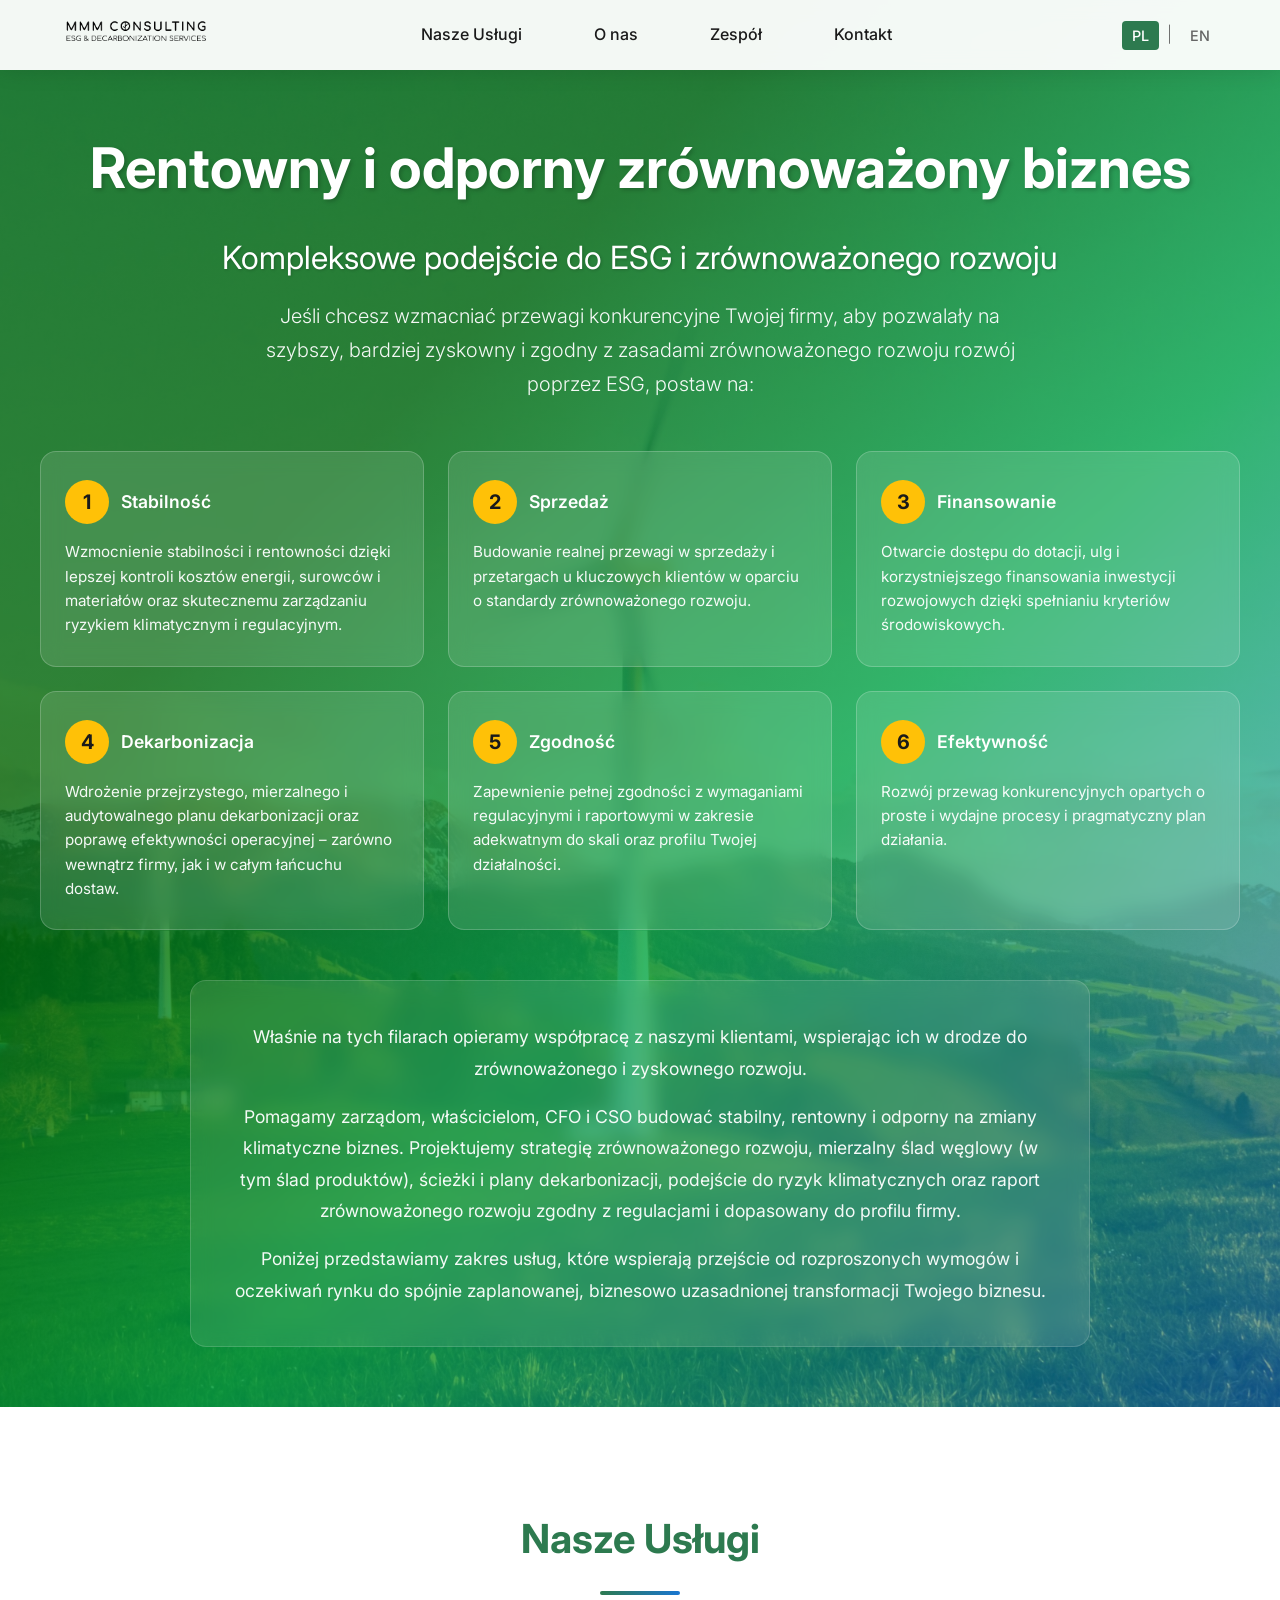
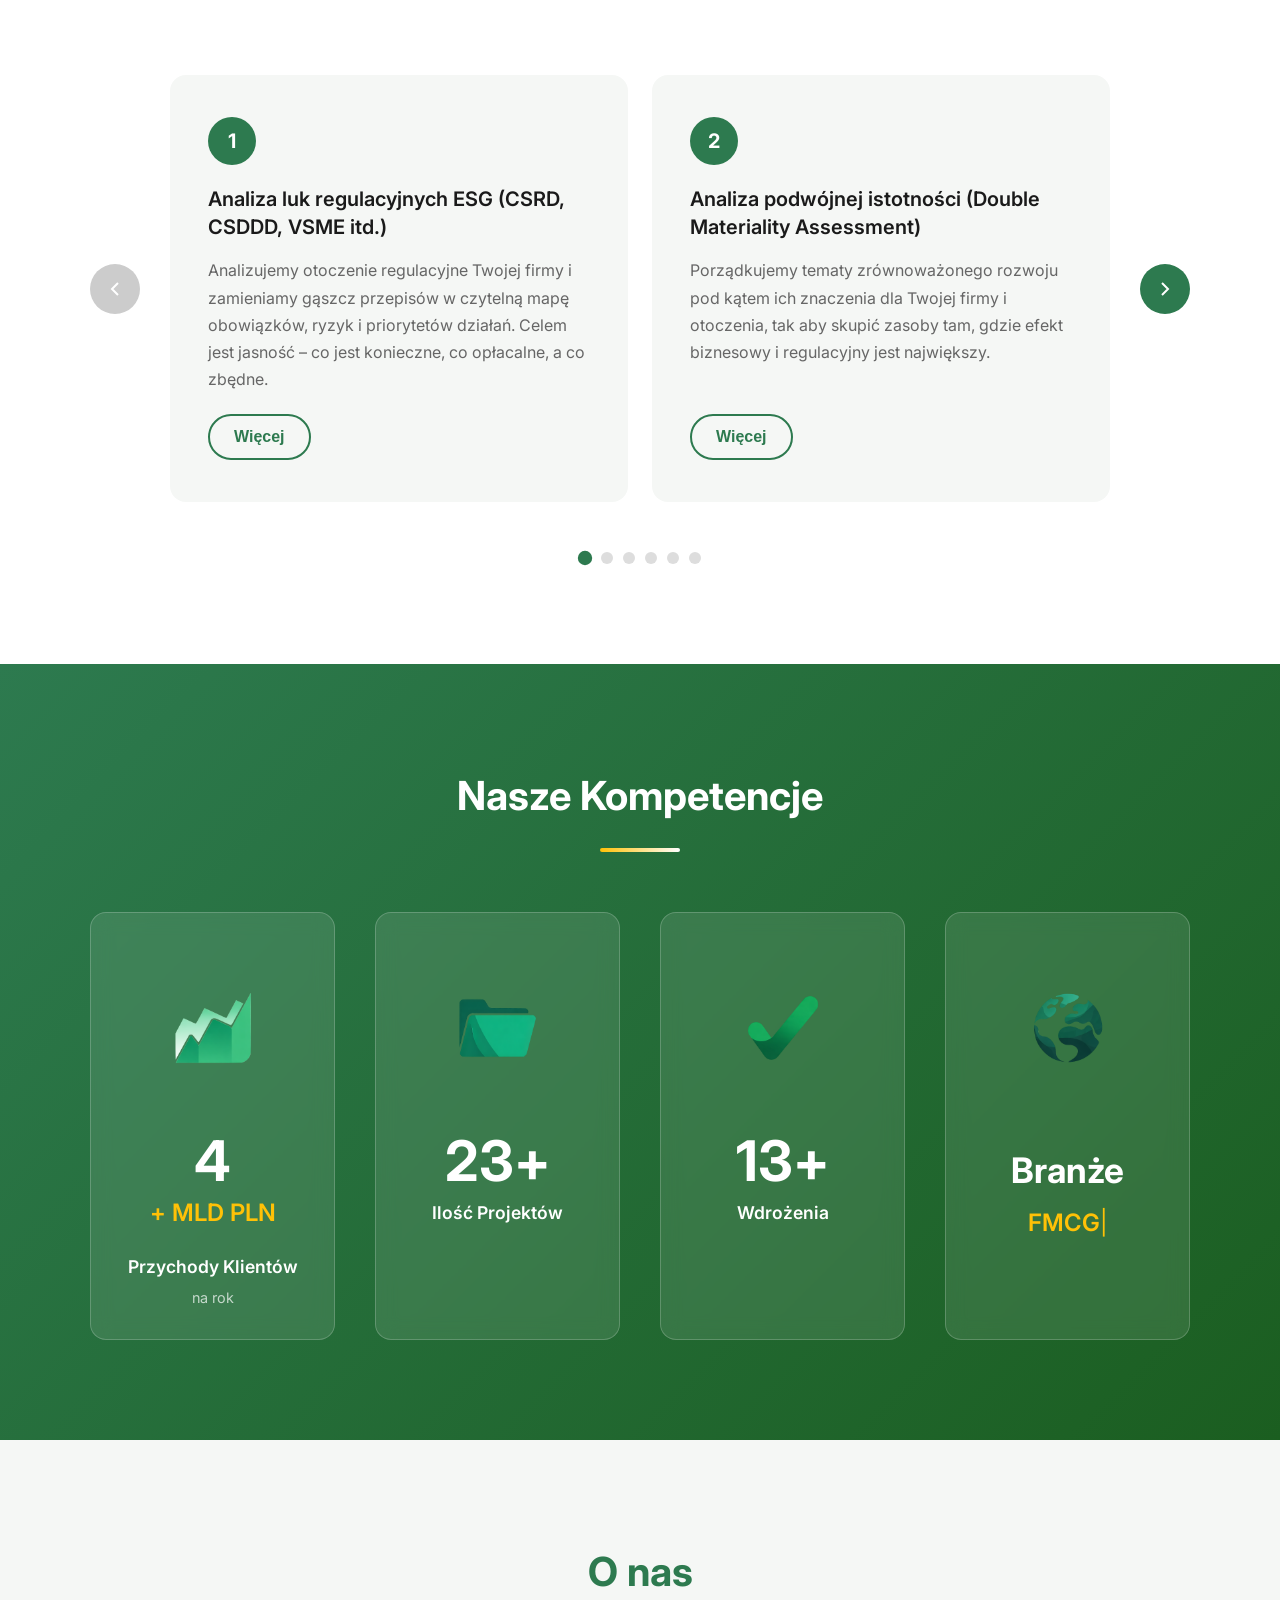
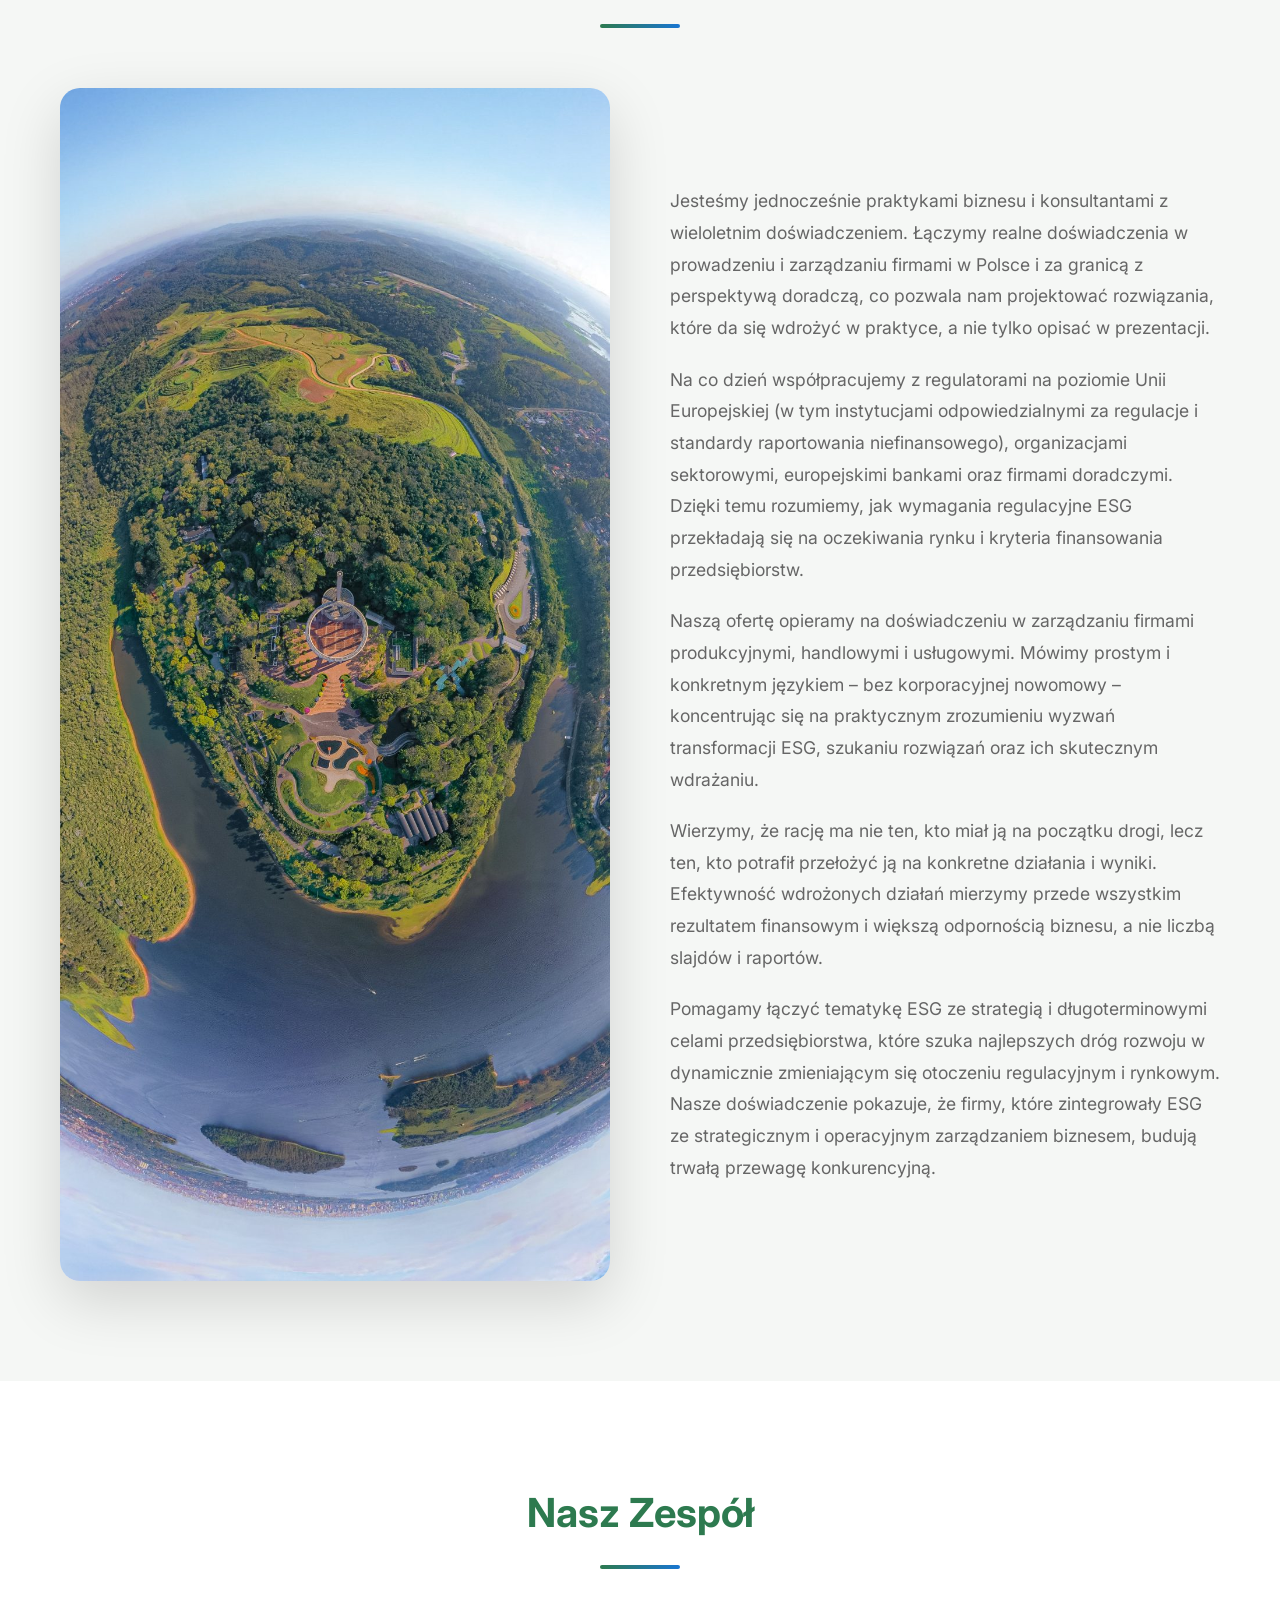
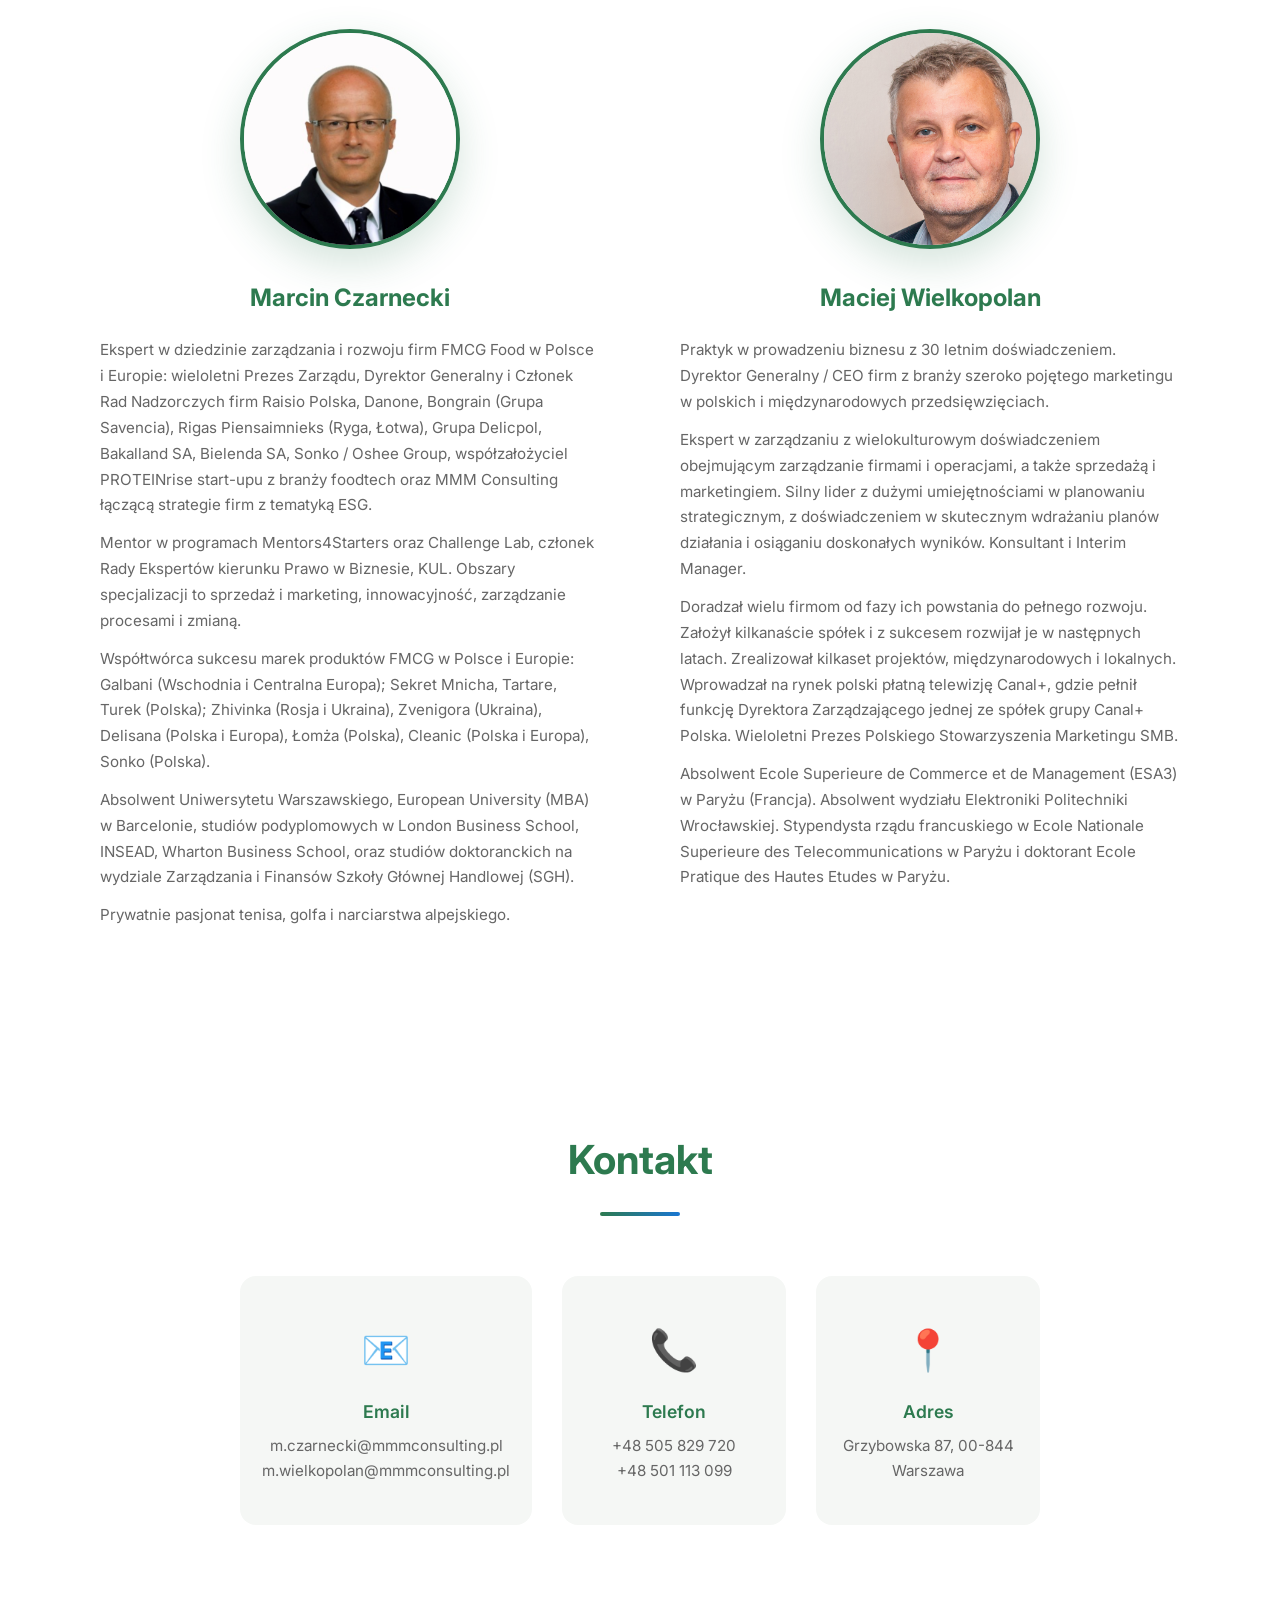
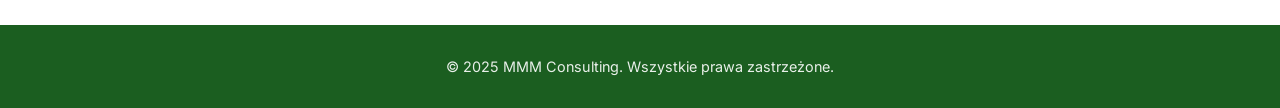
==== index.html @ fc33c2d8 "Update contact details and enhance team member photo styling for improved presentation" ====
<!DOCTYPE html>
<html lang="pl">
<head>
    <meta charset="UTF-8">
    <meta name="viewport" content="width=device-width, initial-scale=1.0">
    <title>MMMconsulting</title>
    <link rel="stylesheet" href="styles.css">
    <link rel="preconnect" href="https://fonts.googleapis.com">
    <link rel="preconnect" href="https://fonts.gstatic.com" crossorigin>
    <link href="https://fonts.googleapis.com/css2?family=Inter:wght@300;400;500;600;700&display=swap" rel="stylesheet">
</head>
<body>
    <!-- Navigation -->
    <nav class="navbar" id="navbar">
        <div class="nav-container">
            <a href="#top" class="logo">
                <img src="imgs/logommm.png" alt="MMM Consulting Logo">
            </a>
            <button class="nav-toggle" aria-label="Toggle navigation">
                <span class="hamburger"></span>
            </button>
            <ul class="nav-menu">
                <li><a href="#services" class="nav-link" data-i18n="nav.services">Nasze Usługi</a></li>
                <li><a href="#about" class="nav-link" data-i18n="nav.about">O nas</a></li>
                <li><a href="#team" class="nav-link" data-i18n="nav.team">Zespół</a></li>
                <li><a href="#contact" class="nav-link" data-i18n="nav.contact">Kontakt</a></li>
            </ul>
            <div class="lang-toggle">
                <button class="lang-btn active" data-lang="pl">PL</button>
                <span class="lang-divider">|</span>
                <button class="lang-btn" data-lang="en">EN</button>
            </div>
        </div>
    </nav>

    <!-- Hero Section -->
    <section class="hero" id="top">
        <div class="hero-background">
            <img src="imgs/landscape-1.jpg" alt="Wind turbines in green landscape" class="hero-bg-image">
            <div class="hero-overlay"></div>
        </div>
        <div class="hero-content">
            <h1 class="hero-title" data-i18n="hero.title">Rentowny i odporny zrównoważony biznes</h1>
            <div class="hero-tagline" data-i18n="hero.tagline">Kompleksowe podejście do ESG i zrównoważonego rozwoju</div>
            <p class="hero-subtitle" data-i18n="hero.subtitle">
                Jeśli chcesz wzmacniać przewagi konkurencyjne Twojej firmy, aby pozwalały na szybszy, 
                bardziej zyskowny i zgodny z zasadami zrównoważonego rozwoju rozwój poprzez ESG, postaw na:
            </p>
            
            <div class="benefits-grid">
                <div class="benefit-card">
                    <div class="benefit-header">
                        <div class="benefit-number">1</div>
                        <div class="benefit-title" data-i18n="benefits.title1">Stabilność</div>
                    </div>
                    <div class="benefit-content">
                        <p data-i18n="benefits.1">Wzmocnienie stabilności i rentowności dzięki lepszej kontroli kosztów energii, surowców i materiałów oraz skutecznemu zarządzaniu ryzykiem klimatycznym i regulacyjnym.</p>
                    </div>
                </div>
                
                <div class="benefit-card">
                    <div class="benefit-header">
                        <div class="benefit-number">2</div>
                        <div class="benefit-title" data-i18n="benefits.title2">Sprzedaż</div>
                    </div>
                    <div class="benefit-content">
                        <p data-i18n="benefits.2">Budowanie realnej przewagi w sprzedaży i przetargach u kluczowych klientów w oparciu o standardy zrównoważonego rozwoju.</p>
                    </div>
                </div>
                
                <div class="benefit-card">
                    <div class="benefit-header">
                        <div class="benefit-number">3</div>
                        <div class="benefit-title" data-i18n="benefits.title3">Finansowanie</div>
                    </div>
                    <div class="benefit-content">
                        <p data-i18n="benefits.3">Otwarcie dostępu do dotacji, ulg i korzystniejszego finansowania inwestycji rozwojowych dzięki spełnianiu kryteriów środowiskowych.</p>
                    </div>
                </div>
                
                <div class="benefit-card">
                    <div class="benefit-header">
                        <div class="benefit-number">4</div>
                        <div class="benefit-title" data-i18n="benefits.title4">Dekarbonizacja</div>
                    </div>
                    <div class="benefit-content">
                        <p data-i18n="benefits.4">Wdrożenie przejrzystego, mierzalnego i audytowalnego planu dekarbonizacji oraz poprawę efektywności operacyjnej – zarówno wewnątrz firmy, jak i w całym łańcuchu dostaw.</p>
                    </div>
                </div>
                
                <div class="benefit-card">
                    <div class="benefit-header">
                        <div class="benefit-number">5</div>
                        <div class="benefit-title" data-i18n="benefits.title5">Zgodność</div>
                    </div>
                    <div class="benefit-content">
                        <p data-i18n="benefits.5">Zapewnienie pełnej zgodności z wymaganiami regulacyjnymi i raportowymi w zakresie adekwatnym do skali oraz profilu Twojej działalności.</p>
                    </div>
                </div>
                
                <div class="benefit-card">
                    <div class="benefit-header">
                        <div class="benefit-number">6</div>
                        <div class="benefit-title" data-i18n="benefits.title6">Efektywność</div>
                    </div>
                    <div class="benefit-content">
                        <p data-i18n="benefits.6">Rozwój przewag konkurencyjnych opartych o proste i wydajne procesy i pragmatyczny plan działania.</p>
                    </div>
                </div>
            </div>
            
            <div class="hero-description">
                <p data-i18n="hero.desc1">Właśnie na tych filarach opieramy współpracę z naszymi klientami, wspierając ich w drodze do zrównoważonego i zyskownego rozwoju.</p>
                <p data-i18n="hero.desc2">Pomagamy zarządom, właścicielom, CFO i CSO budować stabilny, rentowny i odporny na zmiany klimatyczne biznes. Projektujemy strategię zrównoważonego rozwoju, mierzalny ślad węglowy (w tym ślad produktów), ścieżki i plany dekarbonizacji, podejście do ryzyk klimatycznych oraz raport zrównoważonego rozwoju zgodny z regulacjami i dopasowany do profilu firmy.</p>
                <p data-i18n="hero.desc3">Poniżej przedstawiamy zakres usług, które wspierają przejście od rozproszonych wymogów i oczekiwań rynku do spójnie zaplanowanej, biznesowo uzasadnionej transformacji Twojego biznesu.</p>
            </div>
        </div>
    </section>

    <!-- Services Section -->
    <section class="services" id="services">
        <div class="container">
            <h2 class="section-title" data-i18n="services.title">Nasze Usługi</h2>
            <div class="services-carousel-wrapper">
                <button class="carousel-arrow carousel-arrow-left" aria-label="Previous">
                    <svg width="24" height="24" viewBox="0 0 24 24" fill="none" stroke="currentColor" stroke-width="2">
                        <polyline points="15 18 9 12 15 6"></polyline>
                    </svg>
                </button>
                
                <div class="services-carousel">
                    <div class="services-track">
                        <!-- Service 1 -->
                        <div class="service-card">
                            <div class="service-number">1</div>
                            <h3 class="service-title" data-i18n="service1.title">Analiza luk regulacyjnych ESG (CSRD, CSDDD, VSME itd.)</h3>
                            <p class="service-description" data-i18n="service1.desc">Analizujemy otoczenie regulacyjne Twojej firmy i zamieniamy gąszcz przepisów w czytelną mapę obowiązków, ryzyk i priorytetów działań. Celem jest jasność – co jest konieczne, co opłacalne, a co zbędne.</p>
                            <div class="service-expanded">
                                <p><strong data-i18n="services.scope">W ramach usługi:</strong></p>
                                <ul>
                                    <li data-i18n="service1.li1">określamy, które regulacje zrównoważonego rozwoju (CSRD/ESRS, CSDDD, VSME, Taksonomia UE, regulacje dot. greenwashingu) faktycznie dotyczą Twojej firmy – teraz i w perspektywie kilku lat,</li>
                                    <li data-i18n="service1.li2">diagnozujemy obecny poziom przygotowania organizacji: dane, procesy, polityki, raportowanie, governance,</li>
                                    <li data-i18n="service1.li3">identyfikujemy kluczowe luki oraz obszary podwyższonego ryzyka,</li>
                                    <li data-i18n="service1.li4">przygotowujemy syntetyczny raport „gdzie jesteśmy vs. gdzie powinniśmy być",</li>
                                    <li data-i18n="service1.li5">układamy priorytetowy plan działań na 6–24 miesiące.</li>
                                </ul>
                            </div>
                            <button class="service-expand-btn" data-i18n="services.more">Więcej</button>
                        </div>
                        
                        <!-- Service 2 -->
                        <div class="service-card">
                            <div class="service-number">2</div>
                            <h3 class="service-title" data-i18n="service2.title">Analiza podwójnej istotności (Double Materiality Assessment)</h3>
                            <p class="service-description" data-i18n="service2.desc">Porządkujemy tematy zrównoważonego rozwoju pod kątem ich znaczenia dla Twojej firmy i otoczenia, tak aby skupić zasoby tam, gdzie efekt biznesowy i regulacyjny jest największy.</p>
                            <div class="service-expanded">
                                <p><strong data-i18n="services.scope">W ramach usługi:</strong></p>
                                <ul>
                                    <li data-i18n="service2.li1">projektujemy podejście do analizy podwójnej istotności zgodne z ESRS/VSME,</li>
                                    <li data-i18n="service2.li2">prowadzimy warsztaty z kluczowymi osobami (zarząd, finanse, operacje, HR, zakupy, sprzedaż),</li>
                                    <li data-i18n="service2.li3">zbieramy i analizujemy dane z ankiet i wywiadów wewnętrznych oraz – gdy to potrzebne – zewnętrznych,</li>
                                    <li data-i18n="service2.li4">oceniamy wpływ poszczególnych tematów zrównoważonego rozwoju na firmę oraz wpływ firmy na otoczenie,</li>
                                    <li data-i18n="service2.li5">opracowujemy matrycę podwójnej istotności oraz rekomendujemy priorytety zrównoważonego rozwoju.</li>
                                </ul>
                            </div>
                            <button class="service-expand-btn" data-i18n="services.more">Więcej</button>
                        </div>
                        
                        <!-- Service 3 -->
                        <div class="service-card">
                            <div class="service-number">3</div>
                            <h3 class="service-title" data-i18n="service3.title">Strategia zrównoważonego rozwoju zintegrowana ze strategią biznesową</h3>
                            <p class="service-description" data-i18n="service3.desc">Integrujemy strategię zrównoważonego rozwoju ze strategią biznesową tak, aby wspierało wzrost, rentowność, efektywność operacyjną i zarządzanie ryzykiem – zamiast funkcjonować obok bieżącego biznesu.</p>
                            <div class="service-expanded">
                                <p><strong data-i18n="services.scope">W ramach usługi:</strong></p>
                                <ul>
                                    <li data-i18n="service3.li1">przekładamy wyniki analiz (luki regulacyjne, istotność tematów) na główne priorytety strategiczne zrównoważonego rozwoju,</li>
                                    <li data-i18n="service3.li2">definiujemy cele, KPI oraz strukturę zarządzania (role, odpowiedzialności, fora decyzyjne),</li>
                                    <li data-i18n="service3.li3">projektujemy inicjatywy ukierunkowane na optymalizację procesów oraz wykorzystania energii, surowców i zasobów naturalnych,</li>
                                    <li data-i18n="service3.li4">integrujemy cele i działania zrównoważonego rozwoju ze strategią wzrostu, rentowności i zarządzania ryzykiem – w tym klimatycznym,</li>
                                    <li data-i18n="service3.li5">przygotowujemy dokument strategii zrównoważonego rozwoju do wykorzystania wewnętrznego i zewnętrznego.</li>
                                </ul>
                            </div>
                            <button class="service-expand-btn" data-i18n="services.more">Więcej</button>
                        </div>
                        
                        <!-- Service 4 -->
                        <div class="service-card">
                            <div class="service-number">4</div>
                            <h3 class="service-title" data-i18n="service4.title">Ślad węglowy i ślad produktu (LCA / Product Carbon Footprint)</h3>
                            <p class="service-description" data-i18n="service4.desc">Dostarczamy wiarygodny, policzalny obraz emisji – zarówno na poziomie organizacji, jak i kluczowych produktów. To fundament dekarbonizacji, raportowania i rozmów z klientami oraz bankami.</p>
                            <div class="service-expanded">
                                <p><strong data-i18n="services.scope">W ramach usługi:</strong></p>
                                <ul>
                                    <li data-i18n="service4.li1">projektujemy podejście do liczenia śladu węglowego (zakres 1/2/3),</li>
                                    <li data-i18n="service4.li2">zbieramy i weryfikujemy dane niezbędne do obliczeń,</li>
                                    <li data-i18n="service4.li3">obliczamy ślad węglowy organizacji oraz – tam, gdzie to zasadne – ślad węglowy produktów (LCA/PCF),</li>
                                    <li data-i18n="service4.li4">identyfikujemy główne źródła emisji i obszary o największym potencjale redukcji,</li>
                                    <li data-i18n="service4.li5">przygotowujemy wyniki w formie zrozumiałej dla zarządu, klientów, banków i audytorów.</li>
                                </ul>
                            </div>
                            <button class="service-expand-btn" data-i18n="services.more">Więcej</button>
                        </div>
                        
                        <!-- Service 5 -->
                        <div class="service-card">
                            <div class="service-number">5</div>
                            <h3 class="service-title" data-i18n="service5.title">Ścieżki i plan dekarbonizacji</h3>
                            <p class="service-description" data-i18n="service5.desc">Zamieniamy dane o emisjach na uzgodnioną, policzalną i biznesowo uzasadnioną ścieżkę redukcji, która łączy perspektywy zarządu, finansów i operacji.</p>
                            <div class="service-expanded">
                                <p><strong data-i18n="services.scope">W ramach usługi:</strong></p>
                                <ul>
                                    <li data-i18n="service5.li1">opracowujemy scenariusze dekarbonizacji w uzgodnionych horyzontach (np. 2030/2040/2050),</li>
                                    <li data-i18n="service5.li2">analizujemy wpływ scenariuszy na emisje, CAPEX/OPEX oraz kluczowe obszary działalności,</li>
                                    <li data-i18n="service5.li3">moderujemy proces wyboru scenenariusza docelowego z udziałem kluczowych decydentów,</li>
                                    <li data-i18n="service5.li4">przygotowujemy szczegółowy plan dekarbonizacji: projekty, harmonogram, odpowiedzialności, KPI,</li>
                                    <li data-i18n="service5.li5">proponujemy sposób monitorowania postępów i raportowania.</li>
                                </ul>
                            </div>
                            <button class="service-expand-btn" data-i18n="services.more">Więcej</button>
                        </div>
                        
                        <!-- Service 6 -->
                        <div class="service-card">
                            <div class="service-number">6</div>
                            <h3 class="service-title" data-i18n="service6.title">Program dekarbonizacji dostawców (zakres 3 / Scope 3)</h3>
                            <p class="service-description" data-i18n="service6.desc">Porządkujemy i rozwijamy podejście do emisji w łańcuchu dostaw – tam, gdzie coraz częściej koncentrują się wymagania klientów, grup kapitałowych i regulatorów.</p>
                            <div class="service-expanded">
                                <p><strong data-i18n="services.scope">W ramach usługi:</strong></p>
                                <ul>
                                    <li data-i18n="service6.li1">segmentujemy dostawców według wpływu na emisje, skali współpracy i znaczenia biznesowego,</li>
                                    <li data-i18n="service6.li2">przygotowujemy narzędzia współpracy z dostawcami (ankiety, kryteria, kodeks dostawcy, zapisy umowne),</li>
                                    <li data-i18n="service6.li3">analizujemy dane od dostawców i identyfikujemy obszary o największym potencjale redukcji,</li>
                                    <li data-i18n="service6.li4">współtworzymy z kluczowymi dostawcami plany redukcji emisji,</li>
                                    <li data-i18n="service6.li5">projektujemy proces monitorowania postępów i cyklicznych przeglądów.</li>
                                </ul>
                            </div>
                            <button class="service-expand-btn" data-i18n="services.more">Więcej</button>
                        </div>
                        
                        <!-- Service 7 -->
                        <div class="service-card">
                            <div class="service-number">7</div>
                            <h3 class="service-title" data-i18n="service7.title">Taksonomia UE – kwalifikacja działalności i wskaźniki</h3>
                            <p class="service-description" data-i18n="service7.desc">Dostarczamy jasny obraz, jaka część Twojej działalności jest „zielona" w rozumieniu Taksonomii UE – co ma rosnące znaczenie w rozmowach z bankami, inwestorami i grupą kapitałową.</p>
                            <div class="service-expanded">
                                <p><strong data-i18n="services.scope">W ramach usługi:</strong></p>
                                <ul>
                                    <li data-i18n="service7.li1">mapujemy działalności firmy na kategorie Taksonomii UE,</li>
                                    <li data-i18n="service7.li2">analizujemy spełnienie kryteriów „eligible" i „aligned" dla poszczególnych obszarów,</li>
                                    <li data-i18n="service7.li3">wyliczamy wskaźniki udziału przychodów, CAPEX i OPEX związanych z działalnościami objętymi Taksonomią,</li>
                                    <li data-i18n="service7.li4">przygotowujemy materiały prezentujące wyniki dla zarządu, banków, inwestorów i grupy kapitałowej,</li>
                                    <li data-i18n="service7.li5">wskazujemy kierunki zwiększania udziału działalności zgodnej z Taksonomią w kolejnych latach.</li>
                                </ul>
                            </div>
                            <button class="service-expand-btn" data-i18n="services.more">Więcej</button>
                        </div>
                        
                        <!-- Service 8 -->
                        <div class="service-card">
                            <div class="service-number">8</div>
                            <h3 class="service-title" data-i18n="service8.title">Dotacje i finansowanie zielonych inwestycji</h3>
                            <p class="service-description" data-i18n="service8.desc">Łączymy projekty środowiskowe i klimatyczne Twojej firmy z konkretnymi możliwościami finansowania – dotacjami oraz zielonymi i sustainability-linked produktami bankowymi.</p>
                            <div class="service-expanded">
                                <p><strong data-i18n="services.scope">W ramach usługi:</strong></p>
                                <ul>
                                    <li data-i18n="service8.li1">analizujemy portfel planowanych inwestycji (OZE, efektywność energetyczna, modernizacje, nowe technologie),</li>
                                    <li data-i18n="service8.li2">dobieramy adekwatne programy krajowe, unijne oraz rozwiązania bankowe,</li>
                                    <li data-i18n="service8.li3">przygotowujemy merytoryczną część zrównoważonego rozwoju/klimat oraz wskaźniki (w tym związane z Taksonomią UE),</li>
                                    <li data-i18n="service8.li4">wspieramy przy tworzeniu dokumentacji aplikacyjnej i odpowiedziach na pytania instytucji finansujących,</li>
                                    <li data-i18n="service8.li5">pomagamy powiązać projekty inwestycyjne z przyjętą strategią zrównoważonego rozwoju i planem dekarbonizacji.</li>
                                </ul>
                            </div>
                            <button class="service-expand-btn" data-i18n="services.more">Więcej</button>
                        </div>
                        
                        <!-- Service 9 -->
                        <div class="service-card">
                            <div class="service-number">9</div>
                            <h3 class="service-title" data-i18n="service9.title">Raport zrównoważonego rozwoju dostosowany do regulacji i potrzeb biznesu</h3>
                            <p class="service-description" data-i18n="service9.desc">Projektujemy raport tak, aby jednocześnie spełniał wymogi regulacyjne i realnie wspierał zarządzanie oraz komunikację z rynkiem – wewnątrz i na zewnątrz organizacji.</p>
                            <div class="service-expanded">
                                <p><strong data-i18n="services.scope">W ramach usługi:</strong></p>
                                <ul>
                                    <li data-i18n="service9.li1">dobieramy odpowiedni format raportu (CSRD/ESRS lub ESG/VSME, w zależności od profilu firmy),</li>
                                    <li data-i18n="service9.li2">projektujemy strukturę raportu oraz zestaw wskaźników,</li>
                                    <li data-i18n="service9.li3">organizujemy proces zbierania i weryfikacji danych z różnych części organizacji,</li>
                                    <li data-i18n="service9.li4">przygotowujemy propozycje treści (część opisowa i analityczna) we współpracy z Twoim zespołem,</li>
                                    <li data-i18n="service9.li5">doradzamy, jak raport wykorzystywać w relacjach z zarządem, bankami, inwestorami, klientami i pracownikami.</li>
                                </ul>
                            </div>
                            <button class="service-expand-btn" data-i18n="services.more">Więcej</button>
                        </div>
                        
                        <!-- Service 10 -->
                        <div class="service-card">
                            <div class="service-number">10</div>
                            <h3 class="service-title" data-i18n="service10.title">Odpowiedzialne offsetowanie emisji</h3>
                            <p class="service-description" data-i18n="service10.desc">Porządkujemy podejście do kompensacji emisji tak, aby uzupełniało działania redukcyjne i wzmacniało wiarygodność klimatyczną firmy, a nie generowało ryzyka greenwashingu.</p>
                            <div class="service-expanded">
                                <p><strong data-i18n="services.scope">W ramach usługi:</strong></p>
                                <ul>
                                    <li data-i18n="service10.li1">określamy rolę offsetu w strategii klimatycznej Twojej firmy (zakres, kolejność względem działań redukcyjnych, horyzont czasowy),</li>
                                    <li data-i18n="service10.li2">definiujemy kryteria wyboru projektów offsetowych (standardy, dodatkowość, trwałość, ryzyko),</li>
                                    <li data-i18n="service10.li3">rekomendujemy portfel projektów offsetowych oraz sposób ich dokumentowania,</li>
                                    <li data-i18n="service10.li4">przygotowujemy zasady raportowania i komunikacji dotyczącej kompensacji emisji,</li>
                                    <li data-i18n="service10.li5">łączymy podejście do offsetu z szerszą strategią zrównoważonego rozwoju i dekarbonizacji.</li>
                                </ul>
                            </div>
                            <button class="service-expand-btn" data-i18n="services.more">Więcej</button>
                        </div>
                        
                        <!-- Service 11 -->
                        <div class="service-card">
                            <div class="service-number">11</div>
                            <h3 class="service-title" data-i18n="service11.title">Partner w zrównoważonym rozwoju – stałe wsparcie w ESG (abonament)</h3>
                            <p class="service-description" data-i18n="service11.desc">Zapewniamy stałe, elastyczne wsparcie w obszarze ESG dla firm, które chcą mieć temat pod kontrolą bez budowania rozbudowanych struktur wewnętrznych.</p>
                            <div class="service-expanded">
                                <p><strong data-i18n="services.scope">W ramach usługi:</strong></p>
                                <ul>
                                    <li data-i18n="service11.li1">przygotowujemy cykliczne (np. kwartalne) podsumowania kluczowych zmian regulacyjnych i rynkowych w ESG wraz z rekomendacjami działań,</li>
                                    <li data-i18n="service11.li2">utrzymujemy z Tobą pod kontrolą podstawowy zestaw wskaźników zrównoważonego rozwoju,</li>
                                    <li data-i18n="service11.li3">udostępniamy pulę godzin konsultacyjnych na bieżące potrzeby (ankiety klientów, pytania banków, materiały dla zarządu i komitetów),</li>
                                    <li data-i18n="service11.li4">uczestniczymy w wybranych spotkaniach wewnętrznych jako zewnętrzny partner ESG,</li>
                                    <li data-i18n="service11.li5">dostosowujemy zakres współpracy do wielkości, branży i dojrzałości Twojej organizacji w obszarze zrównoważonego rozwoju.</li>
                                </ul>
                            </div>
                            <button class="service-expand-btn" data-i18n="services.more">Więcej</button>
                        </div>
                        
                        <!-- Service 12 -->
                        <div class="service-card">
                            <div class="service-number">12</div>
                            <h3 class="service-title" data-i18n="service12.title">Pomoc w rozwoju Twojej firmy</h3>
                            <p class="service-description" data-i18n="service12.desc">Przygotowujemy plan rozwoju lub audytujemy istniejący. Określamy które działania są dla firmy najważniejsze i w jaki sposób są wewnętrznie powiązane i zależne.</p>
                            <div class="service-expanded">
                                <p><strong data-i18n="services.scope">W ramach usługi:</strong></p>
                                <ul>
                                    <li data-i18n="service12.li1">sprawdzamy i ulepszamy działania prowadzące do osiągnięcia celów i proponujemy ograniczanie / eliminację działań bezwartościowych,</li>
                                    <li data-i18n="service12.li2">usprawniamy obszary Sprzedaży, Marketingu, B+R, Łańcucha Dostaw, Produkcji, Kapitału Ludzkiego, Finansów i Controllingu,</li>
                                    <li data-i18n="service12.li3">pomagamy rozwinąć / wdrożyć zarządzanie ryzykiem i audyt wewnętrzny,</li>
                                    <li data-i18n="service12.li4">dbamy o rozwój komunikacji i kultury organizacyjnej,</li>
                                    <li data-i18n="service12.li5">tworzymy plan działań prowadzących do efektywnej sprzedaży firmy lub wypracowujemy etapowy plan sukcesji.</li>
                                </ul>
                            </div>
                            <button class="service-expand-btn" data-i18n="services.more">Więcej</button>
                        </div>
                    </div>
                </div>
                
                <button class="carousel-arrow carousel-arrow-right" aria-label="Next">
                    <svg width="24" height="24" viewBox="0 0 24 24" fill="none" stroke="currentColor" stroke-width="2">
                        <polyline points="9 18 15 12 9 6"></polyline>
                    </svg>
                </button>
            </div>
            
            <div class="carousel-dots"></div>
        </div>
    </section>

    <!-- Capabilities Section -->
    <section class="capabilities" id="capabilities">
        <div class="container">
            <h2 class="section-title" data-i18n="capabilities.title">Nasze Kompetencje</h2>
            <div class="capabilities-grid">
                <!-- Capability 1 - Revenue -->
                <div class="capability-item">
                    <div class="capability-icon">
                        <img src="imgs/stock.png" alt="Revenue Icon">
                    </div>
                    <div class="capability-counter" data-target="10">0</div>
                    <div class="capability-suffix">+ MLD PLN</div>
                    <div class="capability-label" data-i18n="capabilities.revenue">Przychody Klientów</div>
                    <div class="capability-sublabel" data-i18n="capabilities.revenue.sub">na rok</div>
                </div>
                
                <!-- Capability 2 - Projects -->
                <div class="capability-item">
                    <div class="capability-icon">
                        <img src="imgs/folder.png" alt="Projects Icon">
                    </div>
                    <div class="capability-number-row">
                        <span class="capability-counter" data-target="50">0</span><span class="capability-plus">+</span>
                    </div>
                    <div class="capability-label" data-i18n="capabilities.projects">Ilość Projektów</div>
                </div>
                
                <!-- Capability 3 - Implementations -->
                <div class="capability-item">
                    <div class="capability-icon">
                        <img src="imgs/checkmark.png" alt="Implementations Icon">
                    </div>
                    <div class="capability-number-row">
                        <span class="capability-counter" data-target="30">0</span><span class="capability-plus">+</span>
                    </div>
                    <div class="capability-label" data-i18n="capabilities.implementations">Wdrożenia</div>
                </div>
                
                <!-- Capability 4 - Industries -->
                <div class="capability-item">
                    <div class="capability-icon">
                        <img src="imgs/globe.png" alt="Industries Icon">
                    </div>
                    <div class="capability-industries">
                        <span class="capability-industries-title" data-i18n="capabilities.industries">Branże</span>
                        <div class="typing-wrapper">
                            <span class="typing-text" id="typing-industries"></span><span class="typing-cursor">|</span>
                        </div>
                    </div>
                </div>
            </div>
        </div>
    </section>

    <!-- About Section -->
    <section class="about" id="about">
        <div class="container">
            <h2 class="section-title" data-i18n="about.title">O nas</h2>
            <div class="about-content">
                <div class="about-image">
                    <img src="imgs/nature-360-portrait-1.jpg" alt="Aerial view of sustainability landscape" class="placeholder-image">
                </div>
                <div class="about-text">
                    <p data-i18n="about.p1">Jesteśmy jednocześnie praktykami biznesu i konsultantami z wieloletnim doświadczeniem.
                    Łączymy realne doświadczenia w prowadzeniu i zarządzaniu firmami w Polsce i za granicą z
                    perspektywą doradczą, co pozwala nam projektować rozwiązania, które da się wdrożyć w
                    praktyce, a nie tylko opisać w prezentacji.</p>
                    <p data-i18n="about.p2">Na co dzień współpracujemy z regulatorami na poziomie Unii Europejskiej (w tym instytucjami
                    odpowiedzialnymi za regulacje i standardy raportowania niefinansowego), organizacjami
                    sektorowymi, europejskimi bankami oraz firmami doradczymi. Dzięki temu rozumiemy, jak
                    wymagania regulacyjne ESG przekładają się na oczekiwania rynku i kryteria finansowania
                    przedsiębiorstw.</p>
                    <p data-i18n="about.p3">Naszą ofertę opieramy na doświadczeniu w zarządzaniu firmami produkcyjnymi, handlowymi i
                    usługowymi. Mówimy prostym i konkretnym językiem – bez korporacyjnej nowomowy –
                    koncentrując się na praktycznym zrozumieniu wyzwań transformacji ESG, szukaniu rozwiązań
                    oraz ich skutecznym wdrażaniu.</p>
                    <p data-i18n="about.p4">Wierzymy, że rację ma nie ten, kto miał ją na początku drogi, lecz ten, kto potrafił przełożyć ją na
                    konkretne działania i wyniki. Efektywność wdrożonych działań mierzymy przede wszystkim
                    rezultatem finansowym i większą odpornością biznesu, a nie liczbą slajdów i raportów.</p>
                    <p data-i18n="about.p5">Pomagamy łączyć tematykę ESG ze strategią i długoterminowymi celami przedsiębiorstwa, które
                    szuka najlepszych dróg rozwoju w dynamicznie zmieniającym się otoczeniu regulacyjnym i
                    rynkowym. Nasze doświadczenie pokazuje, że firmy, które zintegrowały ESG ze strategicznym i
                    operacyjnym zarządzaniem biznesem, budują trwałą przewagę konkurencyjną.</p>
                </div>
            </div>
        </div>
    </section>

    <!-- Team Section -->
    <section class="team" id="team">
        <div class="container">
            <h2 class="section-title" data-i18n="team.title">Nasz Zespół</h2>
            <div class="team-grid">
                <!-- Team Member 1 -->
                <div class="team-member">
                    <div class="team-photo">
                        <img src="imgs/pfp_czarnecki.png" alt="Marcin Czarnecki" class="zoomed">
                    </div>
                    <div class="team-info">
                        <h3 class="team-name">Marcin Czarnecki</h3>
                        <p class="team-bio" data-i18n="team.czarnecki.bio">Ekspert w dziedzinie zarządzania i rozwoju firm FMCG Food w Polsce i Europie: wieloletni Prezes Zarządu, Dyrektor Generalny i Członek Rad Nadzorczych firm Raisio Polska, Danone, Bongrain (Grupa Savencia), Rigas Piensaimnieks (Ryga, Łotwa), Grupa Delicpol, Bakalland SA, Bielenda SA, Sonko / Oshee Group, współzałożyciel PROTEINrise start-upu z branży foodtech oraz MMM Consulting łączącą strategie firm z tematyką ESG.</p>
                        <p class="team-bio" data-i18n="team.czarnecki.bio2">Mentor w programach Mentors4Starters oraz Challenge Lab, członek Rady Ekspertów kierunku Prawo w Biznesie, KUL. Obszary specjalizacji to sprzedaż i marketing, innowacyjność, zarządzanie procesami i zmianą.</p>
                        <p class="team-bio" data-i18n="team.czarnecki.bio3">Współtwórca sukcesu marek produktów FMCG w Polsce i Europie: Galbani (Wschodnia i Centralna Europa); Sekret Mnicha, Tartare, Turek (Polska); Zhivinka (Rosja i Ukraina), Zvenigora (Ukraina), Delisana (Polska i Europa), Łomża (Polska), Cleanic (Polska i Europa), Sonko (Polska).</p>
                        <p class="team-bio" data-i18n="team.czarnecki.bio4">Absolwent Uniwersytetu Warszawskiego, European University (MBA) w Barcelonie, studiów podyplomowych w London Business School, INSEAD, Wharton Business School, oraz studiów doktoranckich na wydziale Zarządzania i Finansów Szkoły Głównej Handlowej (SGH).</p>
                        <p class="team-bio" data-i18n="team.czarnecki.bio5">Prywatnie pasjonat tenisa, golfa i narciarstwa alpejskiego.</p>

                    </div>
                </div>
                
                <!-- Team Member 2 -->
                <div class="team-member">
                    <div class="team-photo">
                        <img src="imgs/pfp_wielkopolan.jpg" alt="Maciej Wielkopolan">
                    </div>
                    <div class="team-info">
                        <h3 class="team-name">Maciej Wielkopolan</h3>
                        <p class="team-bio" data-i18n="team.wielkopolan.bio">Praktyk w prowadzeniu biznesu z 30 letnim doświadczeniem. Dyrektor Generalny / CEO firm z branży szeroko pojętego marketingu w polskich i międzynarodowych przedsięwzięciach.</p>
                        <p class="team-bio" data-i18n="team.wielkopolan.bio2">Ekspert w zarządzaniu z wielokulturowym doświadczeniem obejmującym zarządzanie firmami i operacjami, a także sprzedażą i marketingiem. Silny lider z dużymi umiejętnościami w planowaniu strategicznym, z doświadczeniem w skutecznym wdrażaniu planów działania i osiąganiu doskonałych wyników. Konsultant i Interim Manager.</p>
                        <p class="team-bio" data-i18n="team.wielkopolan.bio3">Doradzał wielu firmom od fazy ich powstania do pełnego rozwoju. Założył kilkanaście spółek i z sukcesem rozwijał je w następnych latach. Zrealizował kilkaset projektów, międzynarodowych i lokalnych. Wprowadzał na rynek polski płatną telewizję Canal+, gdzie pełnił funkcję Dyrektora Zarządzającego jednej ze spółek grupy Canal+ Polska. Wieloletni Prezes Polskiego Stowarzyszenia Marketingu SMB.</p>
                        <p class="team-bio" data-i18n="team.wielkopolan.bio4">Absolwent Ecole Superieure de Commerce et de Management (ESA3) w Paryżu (Francja). Absolwent wydziału Elektroniki Politechniki Wrocławskiej. Stypendysta rządu francuskiego w Ecole Nationale Superieure des Telecommunications w Paryżu i doktorant Ecole Pratique des Hautes Etudes w Paryżu.</p>
                    </div>
                </div>
            </div>
        </div>
    </section>

    <!-- Contact Section -->
    <section class="contact" id="contact">
        <div class="container">
            <h2 class="section-title" data-i18n="contact.title">Kontakt</h2>
            <div class="contact-content">
                <div class="contact-info">
                    <div class="contact-item">
                        <div class="contact-icon">📧</div>
                        <div class="contact-details">
                            <h3 data-i18n="contact.email">Email</h3>
                            <p>m.czarnecki@mmmconsulting.pl</p>
                            <p>m.wielkopolan@mmmconsulting.pl</p>
                        </div>
                    </div>
                    <div class="contact-item">
                        <div class="contact-icon">📞</div>
                        <div class="contact-details">
                            <h3 data-i18n="contact.phone">Telefon</h3>
                            <p>+48 505 829 720</p>
                            <p>+48 501 113 099</p>
                        </div>
                    </div>
                    <div class="contact-item">
                        <div class="contact-icon">📍</div>
                        <div class="contact-details">
                            <h3 data-i18n="contact.address">Adres</h3>
                            <p data-i18n="contact.addressValue">Grzybowska 87, 00-844 Warszawa</p>
                        </div>
                    </div>
                </div>
            </div>
        </div>
    </section>

    <!-- Footer -->
    <footer class="footer">
        <div class="container">
            <p data-i18n="footer.copyright">&copy; 2025 MMM Consulting. Wszystkie prawa zastrzeżone.</p>
        </div>
    </footer>

    <script src="script.js"></script>
</body>
</html>
---- styles.css ----
/* CSS Variables */
:root {
    --primary-green: #2D7A4F;
    --light-green: #4CAF50;
    --dark-green: #1B5E20;
    --accent-blue: #1976D2;
    --accent-yellow: #FFC107;
    --white: #FFFFFF;
    --off-white: #F5F7F5;
    --text-dark: #1A1A1A;
    --text-light: #666666;
    --overlay-green: rgba(27, 94, 32, 0.75);
}

/* Reset and Base Styles */
* {
    margin: 0;
    padding: 0;
    box-sizing: border-box;
}

html {
    scroll-behavior: smooth;
}

body {
    font-family: 'Inter', -apple-system, BlinkMacSystemFont, 'Segoe UI', Roboto, sans-serif;
    line-height: 1.6;
    color: var(--text-dark);
    background-color: var(--white);
}

.container {
    max-width: 1200px;
    margin: 0 auto;
    padding: 0 20px;
}

/* Navigation */
.navbar {
    position: fixed;
    top: 0;
    left: 0;
    right: 0;
    background: rgba(255, 255, 255, 0.95);
    backdrop-filter: blur(10px);
    box-shadow: 0 2px 20px rgba(0, 0, 0, 0.1);
    z-index: 1000;
    transition: all 0.3s ease;
}

.nav-container {
    max-width: 1200px;
    margin: 0 auto;
    padding: 0 20px;
    display: flex;
    justify-content: space-between;
    align-items: center;
    height: 70px;
}

.logo img {
    height: 45px;
    width: auto;
    transition: transform 0.3s ease;
}

.logo:hover img {
    transform: scale(1.05);
}

.nav-menu {
    display: flex;
    list-style: none;
    gap: 40px;
}

.nav-link {
    text-decoration: none;
    color: var(--text-dark);
    font-weight: 500;
    font-size: 1rem;
    padding: 8px 16px;
    border-radius: 25px;
    transition: all 0.3s ease;
}

.nav-link:hover {
    background: var(--primary-green);
    color: var(--white);
}

/* Language Toggle */
.lang-toggle {
    display: flex;
    align-items: center;
    gap: 8px;
    margin-left: 20px;
}

.lang-btn {
    background: none;
    border: none;
    font-family: 'Inter', sans-serif;
    font-size: 0.9rem;
    font-weight: 500;
    color: var(--text-light);
    cursor: pointer;
    padding: 6px 10px;
    border-radius: 4px;
    transition: all 0.3s ease;
}

.lang-btn:hover {
    color: var(--primary-green);
}

.lang-btn.active {
    color: var(--white);
    background: var(--primary-green);
}

.lang-divider {
    color: var(--text-light);
    font-weight: 300;
}

/* Mobile Navigation Toggle */
.nav-toggle {
    display: none;
    background: none;
    border: none;
    cursor: pointer;
    padding: 10px;
}

.hamburger {
    display: block;
    width: 25px;
    height: 3px;
    background: var(--text-dark);
    position: relative;
    border-radius: 3px;
    transition: all 0.3s ease;
}

.hamburger::before,
.hamburger::after {
    content: '';
    position: absolute;
    width: 25px;
    height: 3px;
    background: var(--text-dark);
    border-radius: 3px;
    transition: all 0.3s ease;
}

.hamburger::before {
    top: -8px;
}

.hamburger::after {
    bottom: -8px;
}

/* Hero Section */
.hero {
    position: relative;
    min-height: 100vh;
    display: flex;
    align-items: center;
    justify-content: center;
    padding: 100px 20px 60px;
    overflow: hidden;
}

.hero-background {
    position: absolute;
    top: 0;
    left: 0;
    right: 0;
    bottom: 0;
    z-index: -1;
}

.hero-bg-image {
    width: 100%;
    height: 100%;
    object-fit: cover;
    object-position: center;
}

.hero-overlay {
    position: absolute;
    top: 0;
    left: 0;
    right: 0;
    bottom: 0;
    background: linear-gradient(
        135deg,
        rgba(0, 104, 7, 0.80) 30%,
        rgba(3, 167, 74, 0.8) 60%,
        rgba(23, 134, 244, 0.55) 100%
    );
}

.hero-content {
    max-width: 1200px;
    margin: 0 auto;
    text-align: center;
    color: var(--white);
    z-index: 1;
}

.hero-title {
    font-size: clamp(2rem, 5vw, 3.5rem);
    font-weight: 700;
    padding-top: 35px;
    margin-bottom: 30px;
    line-height: 1.2;
    text-shadow: 2px 2px 4px rgba(0, 0, 0, 0.2);
}

.hero-tagline {
    font-size: clamp(1.25rem, 2.5vw, 2rem);
    font-weight: 400;
    margin-bottom: 16px;
    color: var(--white);
    text-shadow: 1px 1px 3px rgba(0, 0, 0, 0.2);
}

.hero-subtitle {
    font-size: clamp(1rem, 2vw, 1.25rem);
    font-weight: 300;
    max-width: 800px;
    margin: 0 auto 50px;
    line-height: 1.7;
    opacity: 0.95;
}

/* Hero Description after benefits */
.hero-description {
    margin-top: 50px;
    max-width: 900px;
    margin-left: auto;
    margin-right: auto;
    text-align: center;
    padding: 40px;
    background: rgba(255, 255, 255, 0.1);
    border-radius: 16px;
    backdrop-filter: blur(10px);
    border: 1px solid rgba(255, 255, 255, 0.15);
}

.hero-description p {
    font-size: clamp(0.95rem, 1.8vw, 1.1rem);
    line-height: 1.8;
    color: rgba(255, 255, 255, 0.95);
    margin-bottom: 16px;
}

.hero-description p:last-child {
    margin-bottom: 0;
}

.hero-description .hero-cta {
    font-weight: 600;
    font-size: clamp(1.1rem, 2vw, 1.3rem);
    color: var(--accent-yellow);
    margin-top: 24px;
}

/* Benefits Grid */
.benefits-grid {
    display: grid;
    grid-template-columns: repeat(3, 1fr);
    gap: 24px;
    margin-top: 40px;
    overflow: visible; /* Ensure the parent container allows overflow for raised cards */
    position: relative; /* Ensure child elements can be raised above */
}

.benefit-card {
    background: rgba(255, 255, 255, 0.12);
    backdrop-filter: blur(10px);
    border-radius: 16px;
    padding: 28px 24px;
    text-align: left;
    transition: all 0.3s ease;
    border: 1px solid rgba(255, 255, 255, 0.2);
    position: relative; /* Ensure the raised effect is visible */
    z-index: 1; /* Prevent clipping */
}

.benefit-card:hover {
    background: rgba(255, 255, 255, 0.2);
    transform: translateY(-5px);
    box-shadow: 0 20px 40px rgba(0, 0, 0, 0.2), 0 0 0 3px var(--primary-green); /* Add green highlight */
    z-index: 2; /* Ensure hover state is above other elements */
}

.benefit-number {
    display: inline-flex;
    align-items: center;
    justify-content: center;
    width: 44px;
    height: 44px;
    background: var(--accent-yellow);
    color: var(--text-dark);
    font-weight: 700;
    font-size: 1.25rem;
    border-radius: 50%;
    flex-shrink: 0;
}

.benefit-header {
    display: flex;
    align-items: center;
    gap: 12px;
    margin-bottom: 16px;
}

.benefit-title {
    font-weight: 600;
    font-size: 1.1rem;
    color: #fff;
}

.benefit-content p {
    font-size: 0.95rem;
    line-height: 1.6;
    color: rgba(255, 255, 255, 0.95);
}

/* Services Section */
.services {
    padding: 100px 20px;
    background: var(--white);
}

.services-carousel-wrapper {
    display: flex;
    align-items: center;
    gap: 30px;
    position: relative;
    max-width: 1100px;
    margin: 0 auto;
    overflow: hidden;
}

.services-carousel {
    flex: 1;
    overflow: hidden;
    padding: 10px 0;
    min-width: 0;
}

.services-track {
    display: flex;
    gap: 24px;
    transition: transform 0.5s ease;
    padding-top: 10px;
    padding-bottom: 10px;
    width: 100%;
}

.service-card {
    flex: 0 0 calc(50% - 12px);
    min-width: 0;
    max-width: calc(50% - 12px);
    width: calc(50% - 12px);
    background: var(--off-white);
    border-radius: 16px;
    padding: 40px 36px;
    border: 2px solid transparent;
    transition: all 0.3s ease;
    display: flex;
    flex-direction: column;
    box-sizing: border-box;
}

.service-card:hover {
    border-color: var(--primary-green);
    box-shadow: 0 15px 40px rgba(45, 122, 79, 0.15);
    transform: translateY(-5px);
}

.service-number {
    display: inline-flex;
    align-items: center;
    justify-content: center;
    width: 48px;
    height: 48px;
    background: var(--primary-green);
    color: var(--white);
    font-weight: 700;
    font-size: 1.25rem;
    border-radius: 50%;
    margin-bottom: 20px;
}

.service-title {
    font-size: 1.25rem;
    font-weight: 600;
    color: var(--text-dark);
    margin-bottom: 16px;
    line-height: 1.4;
}

.service-description {
    font-size: 1rem;
    line-height: 1.7;
    color: var(--text-light);
    flex: 1;
}

.service-expanded {
    display: none;
    margin-top: 16px;
    padding-top: 16px;
    border-top: 1px solid rgba(45, 122, 79, 0.2);
}

.service-expanded.active {
    display: block;
}

.service-expanded p {
    font-size: 1rem;
    line-height: 1.7;
    color: var(--text-light);
}

.service-expanded ul {
    margin-top: 14px;
    padding-left: 24px;
    list-style-type: disc;
}

.service-expanded li {
    font-size: 0.95rem;
    line-height: 1.7;
    color: var(--text-light);
    margin-bottom: 10px;
}

.service-expanded li:last-child {
    margin-bottom: 0;
}

.service-expand-btn {
    margin-top: 20px;
    padding: 12px 24px;
    background: transparent;
    border: 2px solid var(--primary-green);
    color: var(--primary-green);
    font-weight: 600;
    font-size: 1rem;
    border-radius: 25px;
    cursor: pointer;
    transition: all 0.3s ease;
    align-self: flex-start;
}

.service-expand-btn:hover {
    background: var(--primary-green);
    color: var(--white);
}

.service-expand-btn.active {
    background: var(--primary-green);
    color: var(--white);
}

/* Carousel Arrows */
.carousel-arrow {
    width: 50px;
    height: 50px;
    border-radius: 50%;
    background: var(--primary-green);
    border: none;
    color: var(--white);
    cursor: pointer;
    display: flex;
    align-items: center;
    justify-content: center;
    transition: all 0.3s ease;
    flex-shrink: 0;
}

.carousel-arrow:hover {
    background: var(--dark-green);
    transform: scale(1.1);
}

.carousel-arrow:disabled {
    background: #ccc;
    cursor: not-allowed;
    transform: none;
}

/* Carousel Dots */
.carousel-dots {
    display: flex;
    justify-content: center;
    gap: 10px;
    margin-top: 30px;
}

.carousel-dot {
    width: 12px;
    height: 12px;
    border-radius: 50%;
    background: #ddd;
    border: none;
    cursor: pointer;
    transition: all 0.3s ease;
}

.carousel-dot.active {
    background: var(--primary-green);
    transform: scale(1.2);
}

.carousel-dot:hover {
    background: var(--light-green);
}

/* About Section */
.about {
    padding: 100px 20px;
    background: var(--off-white);
}

.section-title {
    font-size: clamp(1.75rem, 4vw, 2.5rem);
    font-weight: 700;
    color: var(--primary-green);
    text-align: center;
    margin-bottom: 60px;
    position: relative;
}

.section-title::after {
    content: '';
    display: block;
    width: 80px;
    height: 4px;
    background: linear-gradient(90deg, var(--primary-green), var(--accent-blue));
    margin: 20px auto 0;
    border-radius: 2px;
}

.about-content {
    display: grid;
    grid-template-columns: 1fr 1fr;
    gap: 60px;
    align-items: center;
}

.about-image {
    border-radius: 20px;
    overflow: hidden;
    box-shadow: 0 20px 60px rgba(0, 0, 0, 0.15);
}

.about-image img {
    width: 100%;
    height: auto;
    display: block;
    transition: transform 0.5s ease;
}

.about-image:hover img {
    transform: scale(1.05);
}

.placeholder-image {
    background: linear-gradient(135deg, var(--light-green) 0%, var(--accent-blue) 100%);
    width: auto;
    height: auto;
    display: flex;
    align-items: center;
    justify-content: center;
    font-size: 1.25rem;
    color: var(--white);
}

.about-text {
    padding: 20px 0;
}

.about-text p {
    font-size: 1.1rem;
    line-height: 1.8;
    color: var(--text-light);
    margin-bottom: 20px;
}

.about-text p:last-child {
    margin-bottom: 0;
}

/* Contact Section */
.contact {
    padding: 100px 20px;
    background: var(--white);
}

.contact-content {
    max-width: 800px;
    margin: 0 auto;
}

.contact-info {
    display: grid;
    grid-template-columns: repeat(3, 1fr);
    gap: 30px;
}

.contact-item {
    text-align: center;
    padding: 40px 20px;
    background: var(--off-white);
    border-radius: 16px;
    transition: all 0.3s ease;
    border: 2px solid transparent;
}

.contact-item:hover {
    border-color: var(--primary-green);
    transform: translateY(-5px);
    box-shadow: 0 15px 40px rgba(45, 122, 79, 0.15);
}

.contact-icon {
    font-size: 2.5rem;
    margin-bottom: 16px;
}

.contact-details h3 {
    font-size: 1.1rem;
    font-weight: 600;
    color: var(--primary-green);
    margin-bottom: 8px;
}

.contact-details p {
    font-size: 0.95rem;
    color: var(--text-light);
}

/* Team Section */
.team {
    padding: 100px 20px;
    background: var(--white);
}

.team-grid {
    display: grid;
    grid-template-columns: repeat(2, 1fr);
    gap: 60px;
    max-width: 1100px;
    margin: 0 auto;
}

.team-member {
    display: flex;
    flex-direction: column;
    align-items: center;
    text-align: center;
}

.team-photo {
    width: 220px;
    height: 220px;
    border-radius: 50%;
    overflow: hidden;
    margin-bottom: 30px;
    box-shadow: 0 15px 40px rgba(45, 122, 79, 0.2);
    border: 4px solid var(--primary-green);
    transition: all 0.3s ease;
}

.team-photo:hover {
    transform: scale(1.05);
    box-shadow: 0 20px 50px rgba(45, 122, 79, 0.3);
}

.team-photo img {
    width: 100%;
    height: 100%;
    object-fit: cover;
    object-position: center top;
}

.team-photo img.zoomed {
    transform: scale(1.2);
}

.team-name {
    font-size: 1.5rem;
    font-weight: 700;
    color: var(--primary-green);
    margin-bottom: 20px;
}

.team-info {
    max-width: 500px;
}

.team-bio {
    font-size: 0.95rem;
    line-height: 1.7;
    color: var(--text-light);
    margin-bottom: 12px;
    text-align: left;
}

.team-bio:last-child {
    margin-bottom: 0;
}

/* Capabilities Section */
.capabilities {
    padding: 100px 20px;
    background: linear-gradient(135deg, var(--primary-green) 0%, var(--dark-green) 100%);
}

.capabilities .section-title {
    color: var(--white);
}

.capabilities .section-title::after {
    background: linear-gradient(90deg, var(--accent-yellow), var(--white));
}

.capabilities-grid {
    display: grid;
    grid-template-columns: repeat(4, 1fr);
    gap: 40px;
    max-width: 1100px;
    margin: 0 auto;
}

.capability-item {
    display: flex;
    flex-direction: column;
    align-items: center;
    text-align: center;
    padding: 30px 20px;
    background: rgba(255, 255, 255, 0.1);
    border-radius: 16px;
    backdrop-filter: blur(10px);
    border: 1px solid rgba(255, 255, 255, 0.2);
    transition: all 0.3s ease;
}

.capability-item:hover {
    background: rgba(255, 255, 255, 0.15);
    transform: translateY(-5px);
    box-shadow: 0 20px 40px rgba(0, 0, 0, 0.2);
}

.capability-icon {
    width: 170px;
    height: 170px;
    margin-bottom: 20px;
}

.capability-icon img {
    width: 100%;
    height: 100%;
    object-fit: contain;
}

.capability-counter {
    font-size: 3.5rem;
    font-weight: 700;
    color: var(--white);
    line-height: 1;
}

.capability-number-row {
    display: flex;
    align-items: baseline;
    justify-content: center;
}

.capability-plus {
    font-size: 3.5rem;
    font-weight: 700;
    color: var(--white);
    line-height: 1;
}

.capability-suffix {
    font-size: 1.5rem;
    font-weight: 600;
    color: var(--accent-yellow);
    margin-top: 5px;
    margin-bottom: 10px;
}

.capability-label {
    font-size: 1.1rem;
    font-weight: 600;
    color: var(--white);
    margin-top: 10px;
}

.capability-sublabel {
    font-size: 0.9rem;
    color: rgba(255, 255, 255, 0.7);
    margin-top: 5px;
}

.capability-industries {
    display: flex;
    flex-direction: column;
    align-items: center;
    gap: 15px;
    min-height: 100px;
    margin-top: 20px;
}

.capability-industries-title {
    font-size: 2.2rem;
    font-weight: 700;
    color: var(--white);
    line-height: 1;
}

.typing-wrapper {
    display: flex;
    align-items: center;
    justify-content: center;
    min-height: 40px;
}

.capability-label-inline {
    font-size: 1.1rem;
    font-weight: 600;
    color: var(--white);
}

.typing-text {
    font-size: 1.5rem;
    font-weight: 600;
    color: var(--accent-yellow);
    display: inline;
}

.typing-cursor {
    font-size: 1.5rem;
    font-weight: 400;
    color: var(--accent-yellow);
    animation: blink 0.7s infinite;
    display: inline;
}

@keyframes blink {
    0%, 50% { opacity: 1; }
    51%, 100% { opacity: 0; }
}

/* Footer */
.footer {
    background: var(--dark-green);
    color: var(--white);
    padding: 30px 20px;
    text-align: center;
}

.footer p {
    font-size: 0.9rem;
    opacity: 0.9;
}

/* Mobile Styles */
@media (max-width: 1200px) {
    .service-card {
        flex: 0 0 calc(50% - 12px);
        min-width: calc(50% - 12px);
    }
}

@media (max-width: 992px) {
    .benefits-grid {
        grid-template-columns: repeat(2, 1fr);
    }
    
    .about-content {
        grid-template-columns: 1fr;
        gap: 40px;
    }
    
    .about-image {
        max-width: 500px;
        margin: 0 auto;
    }
    
    .carousel-arrow {
        width: 40px;
        height: 40px;
    }
    
    .team-grid {
        grid-template-columns: 1fr;
        gap: 60px;
    }
    
    .team-member {
        max-width: 600px;
        margin: 0 auto;
    }
    
    .capabilities-grid {
        grid-template-columns: repeat(2, 1fr);
        gap: 30px;
    }
}

@media (max-width: 768px) {
    .nav-toggle {
        display: block;
        z-index: 1001;
    }
    
    .nav-menu {
        position: fixed;
        top: 0;
        right: -100%;
        width: 70%;
        max-width: 300px;
        height: 100vh;
        background: var(--white);
        flex-direction: column;
        justify-content: center;
        align-items: center;
        gap: 30px;
        transition: right 0.3s ease;
        box-shadow: -10px 0 30px rgba(0, 0, 0, 0.1);
    }
    
    .nav-menu.active {
        right: 0;
    }
    
    .nav-menu.active ~ .nav-toggle .hamburger {
        background: transparent;
    }
    
    .nav-menu.active ~ .nav-toggle .hamburger::before {
        transform: rotate(45deg);
        top: 0;
    }
    
    .nav-menu.active ~ .nav-toggle .hamburger::after {
        transform: rotate(-45deg);
        bottom: 0;
    }
    
    .lang-toggle {
        position: absolute;
        top: 50%;
        right: 60px;
        transform: translateY(-50%);
        margin-left: 0;
    }
    
    .benefits-grid {
        grid-template-columns: 1fr;
        gap: 16px;
    }
    
    .benefit-card {
        padding: 24px 20px;
    }
    
    .contact-info {
        grid-template-columns: 1fr;
        gap: 20px;
    }
    
    .contact-item {
        padding: 30px 20px;
    }
    
    .hero {
        padding: 90px 16px 50px;
    }
    
    .hero-subtitle {
        margin-bottom: 30px;
    }
    
    .service-card {
        flex: 0 0 100%;
        min-width: 0;
        max-width: 100%;
        width: 100%;
    }
    
    .services-carousel-wrapper {
        gap: 10px;
    }
    
    .carousel-arrow {
        width: 36px;
        height: 36px;
    }
    
    .carousel-arrow svg {
        width: 18px;
        height: 18px;
    }
    
    .services {
        padding: 60px 16px;
    }
    
    .capabilities-grid {
        grid-template-columns: 1fr 1fr;
        gap: 20px;
    }
    
    .capability-counter,
    .capability-plus,
    .capability-industries-title {
        font-size: 2.5rem;
    }
    
    .capability-counter {
        font-size: 2.5rem;
    }
    
    .capability-icon {
        width: 60px;
        height: 60px;
    }
    
    .capabilities {
        padding: 60px 16px;
    }
}

@media (max-width: 480px) {
    .nav-container {
        height: 60px;
    }
    
    .logo img {
        height: 38px;
    }
    
    .hero-title {
        font-size: 1.75rem;
    }
    
    .hero-subtitle {
        font-size: 0.95rem;
    }
    
    .benefit-number {
        width: 38px;
        height: 38px;
        font-size: 1.1rem;
    }
    
    .section-title {
        font-size: 1.5rem;
        margin-bottom: 40px;
    }
    
    .about, .contact, .team {
        padding: 60px 16px;
    }
    
    .team-photo {
        width: 180px;
        height: 180px;
    }
    
    .team-name {
        font-size: 1.3rem;
    }
}

/* Animations */
@keyframes fadeInUp {
    from {
        opacity: 0;
        transform: translateY(30px);
    }
    to {
        opacity: 1;
        transform: translateY(0);
    }
}

.hero-content {
    animation: fadeInUp 1s ease-out;
}

.benefit-card {
    animation: fadeInUp 0.6s ease-out backwards;
}

.benefit-card:nth-child(1) { animation-delay: 0.1s; }
.benefit-card:nth-child(2) { animation-delay: 0.2s; }
.benefit-card:nth-child(3) { animation-delay: 0.3s; }
.benefit-card:nth-child(4) { animation-delay: 0.4s; }
.benefit-card:nth-child(5) { animation-delay: 0.5s; }
.benefit-card:nth-child(6) { animation-delay: 0.6s; }
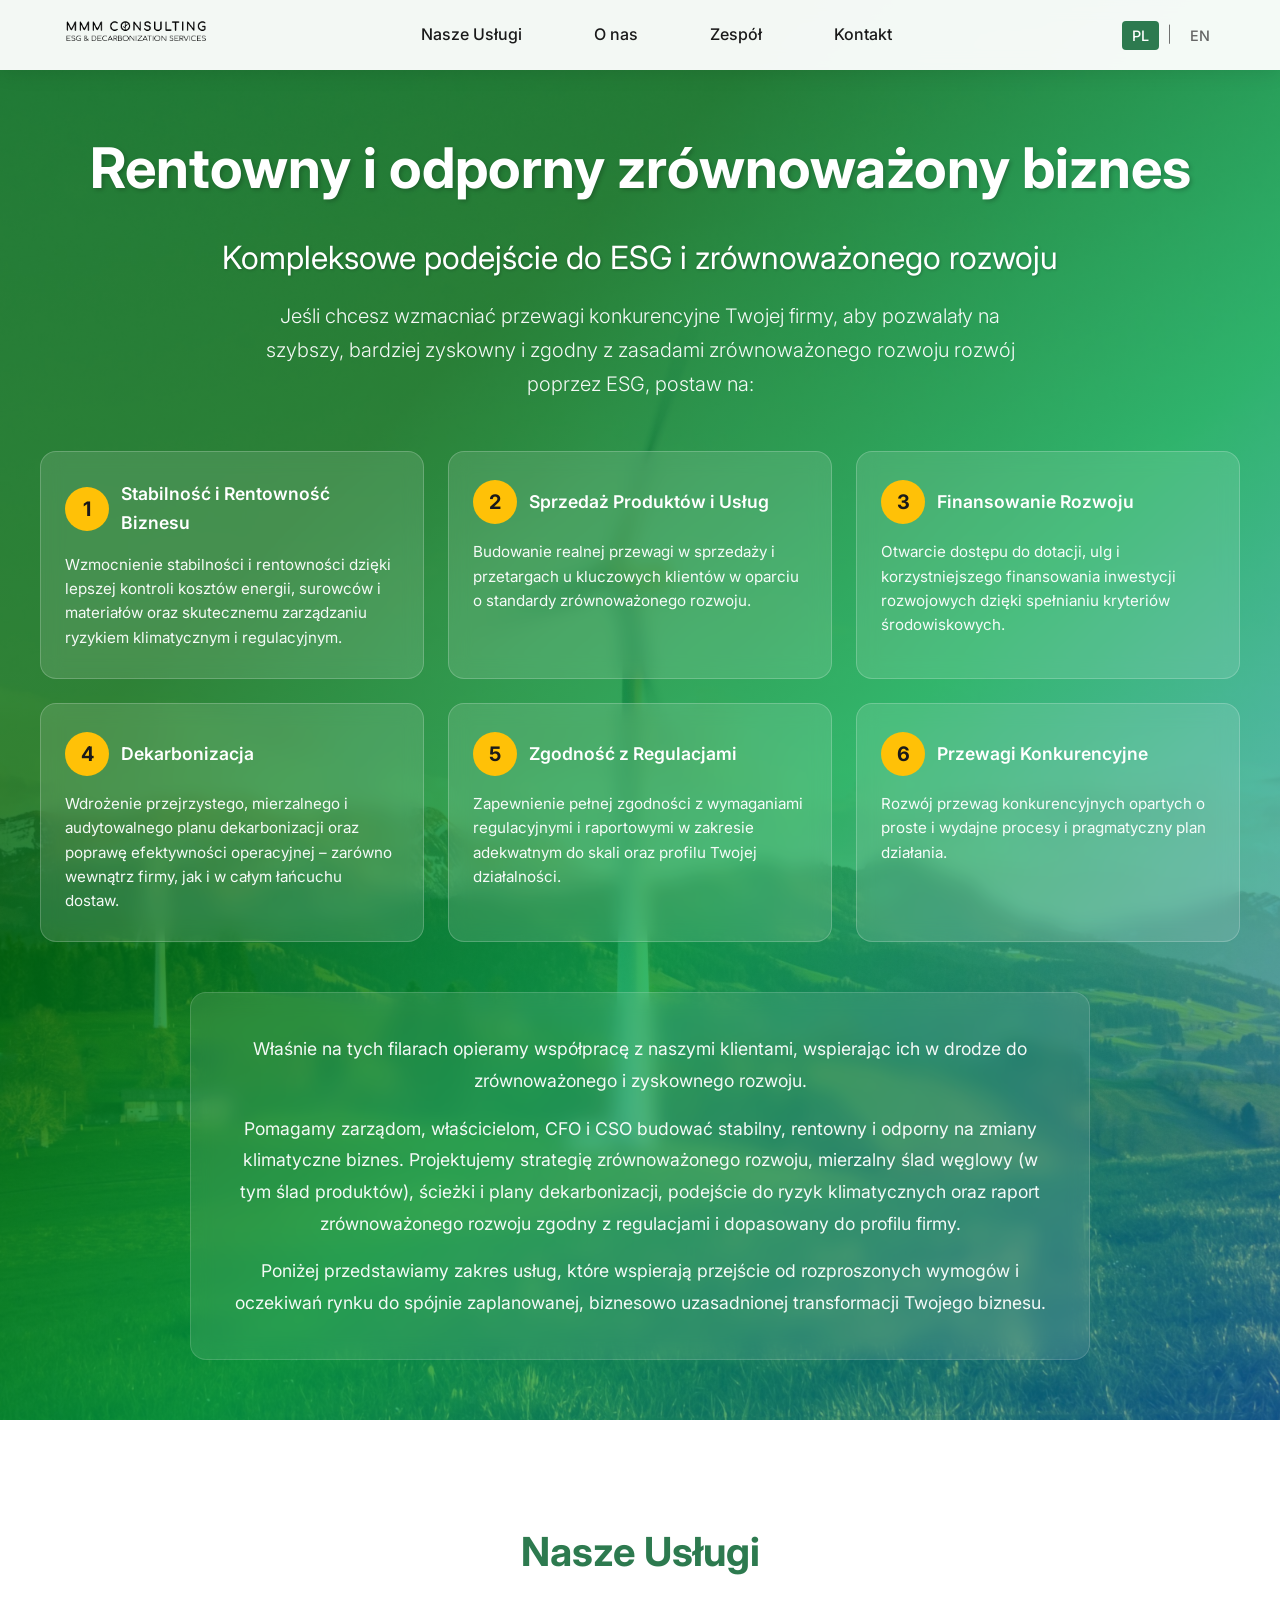
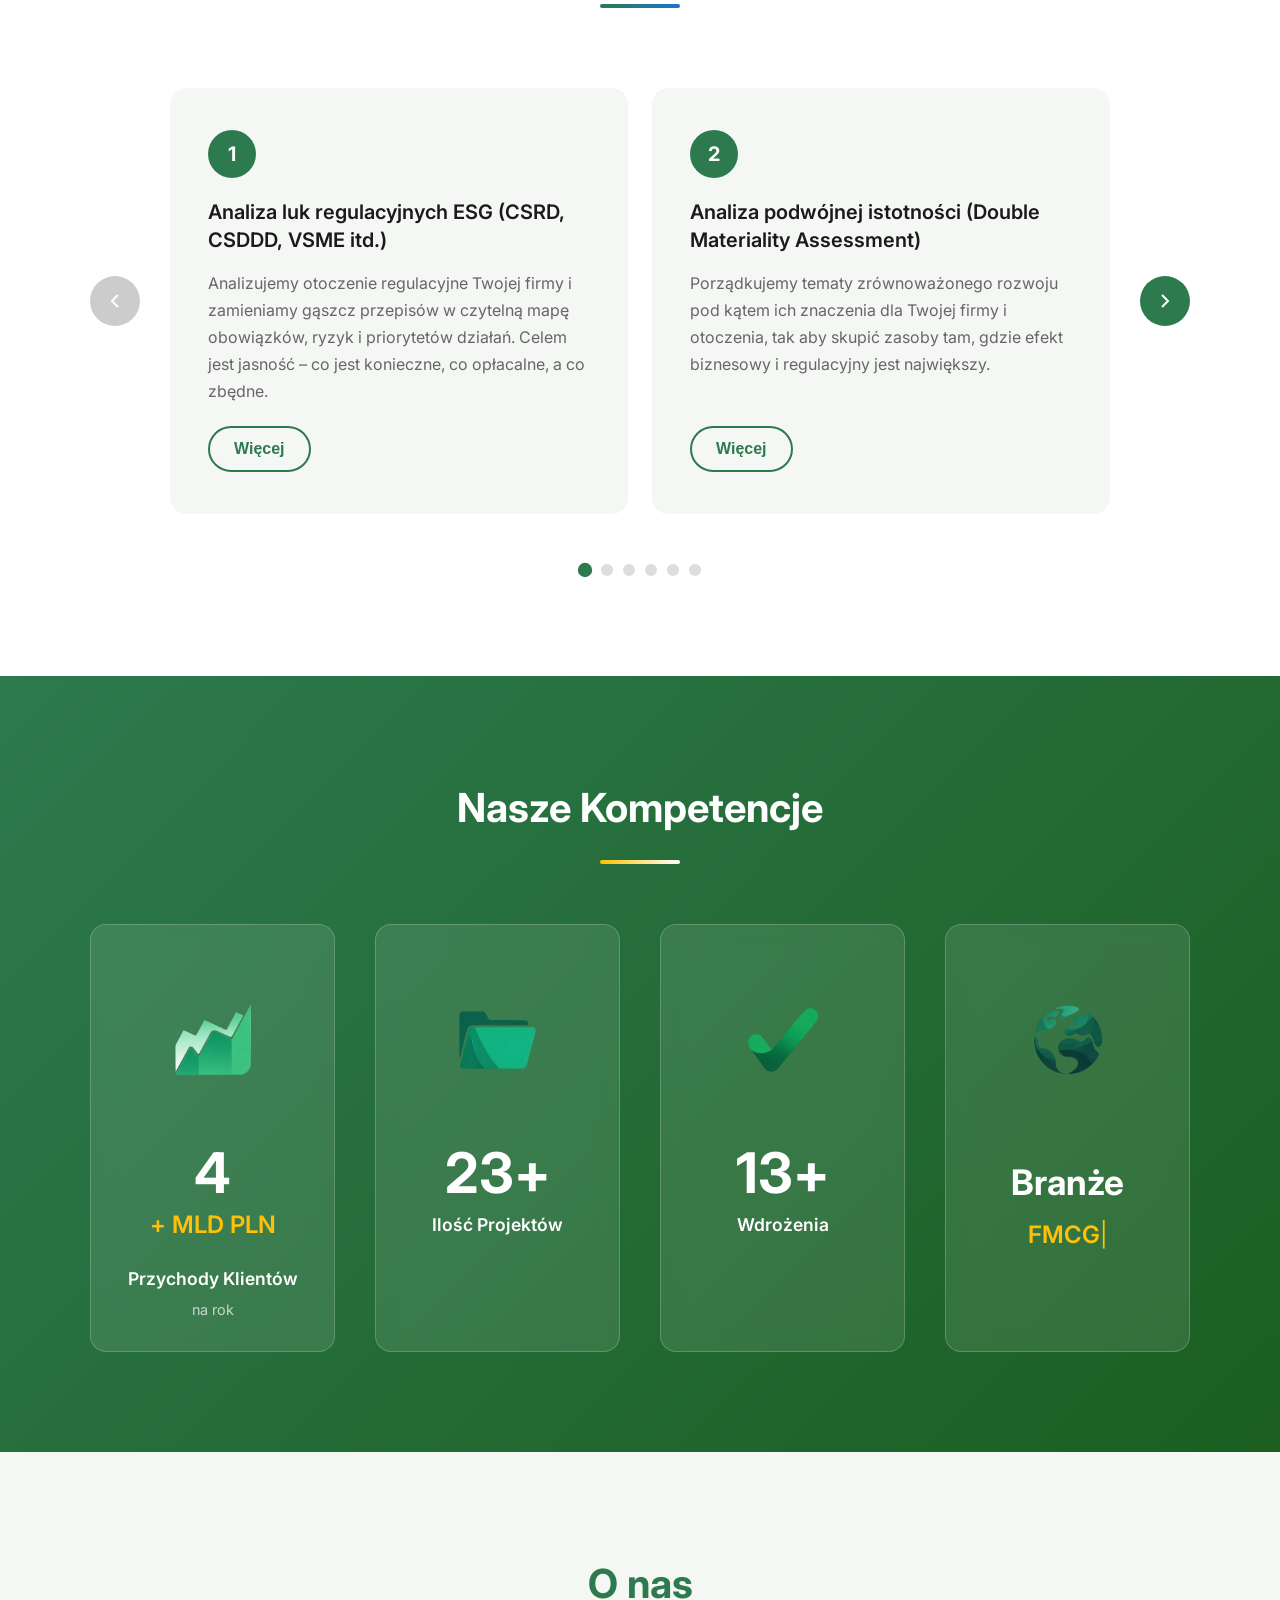
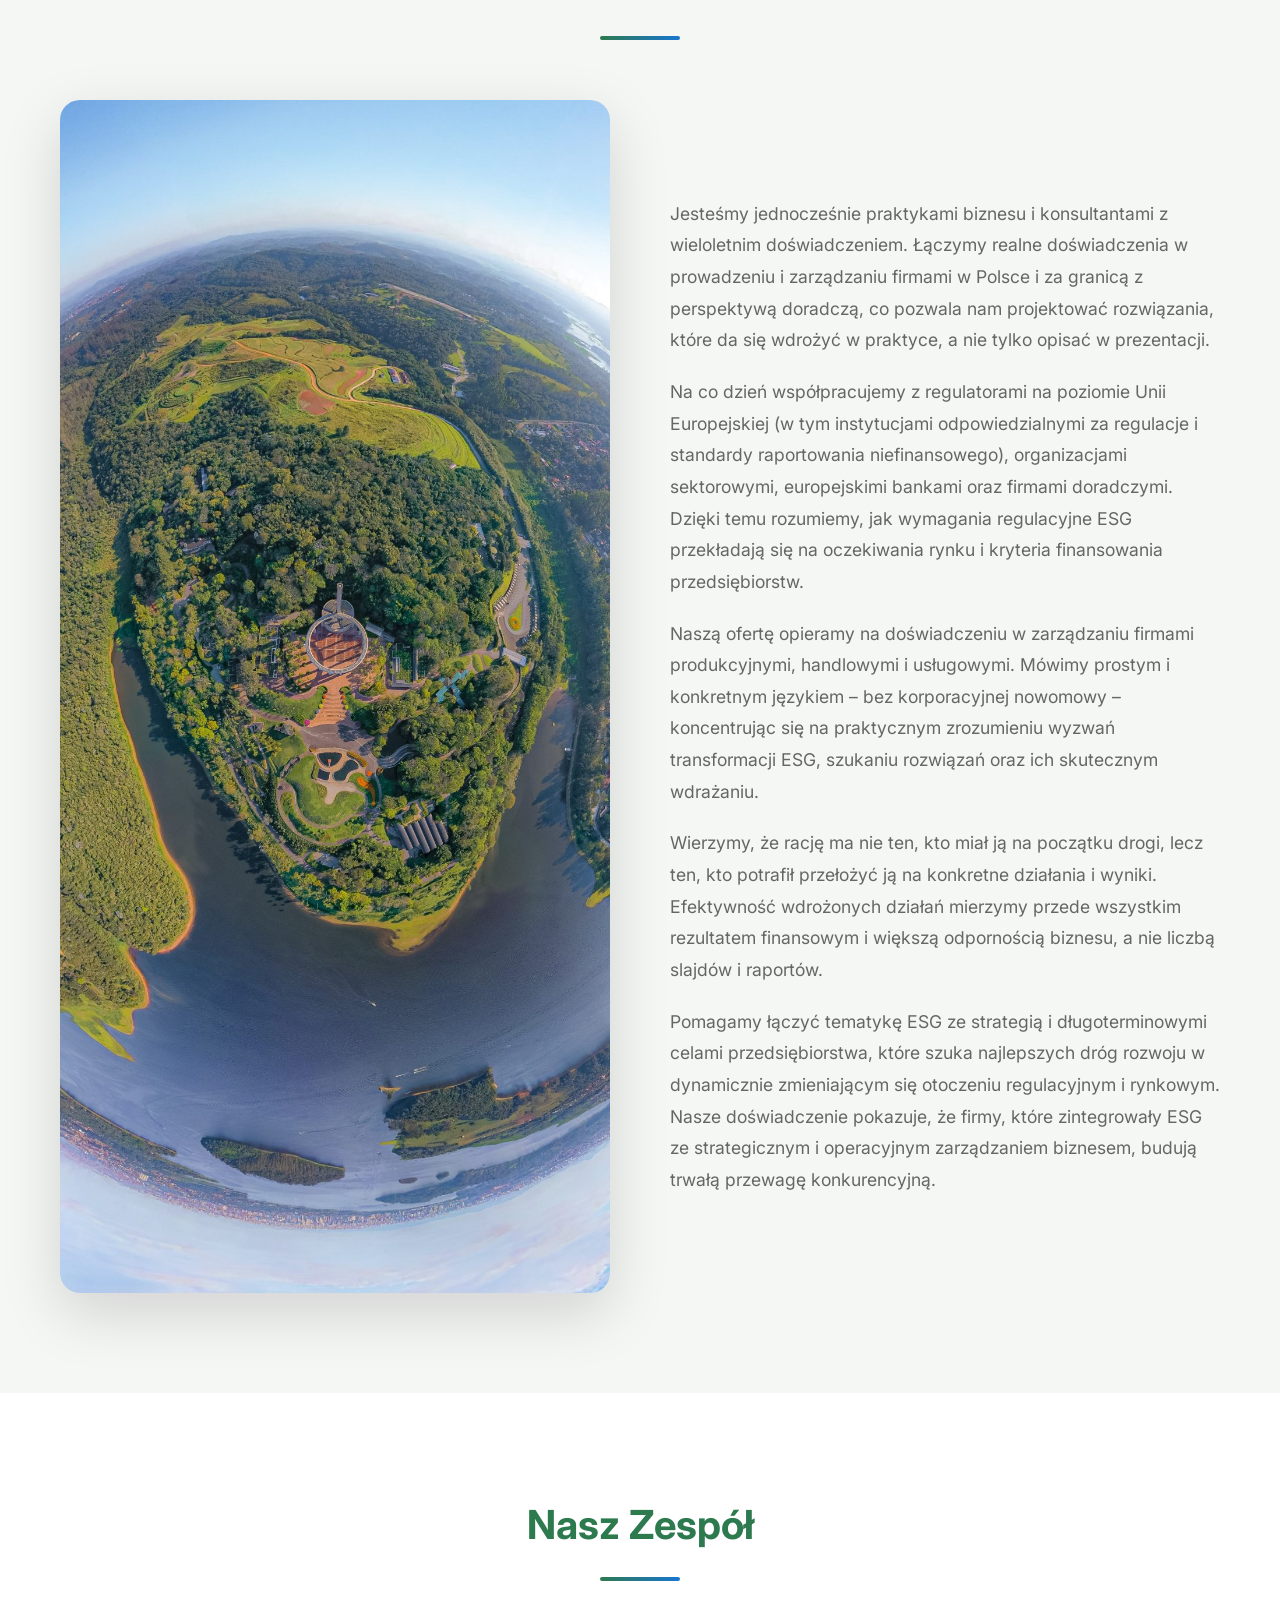
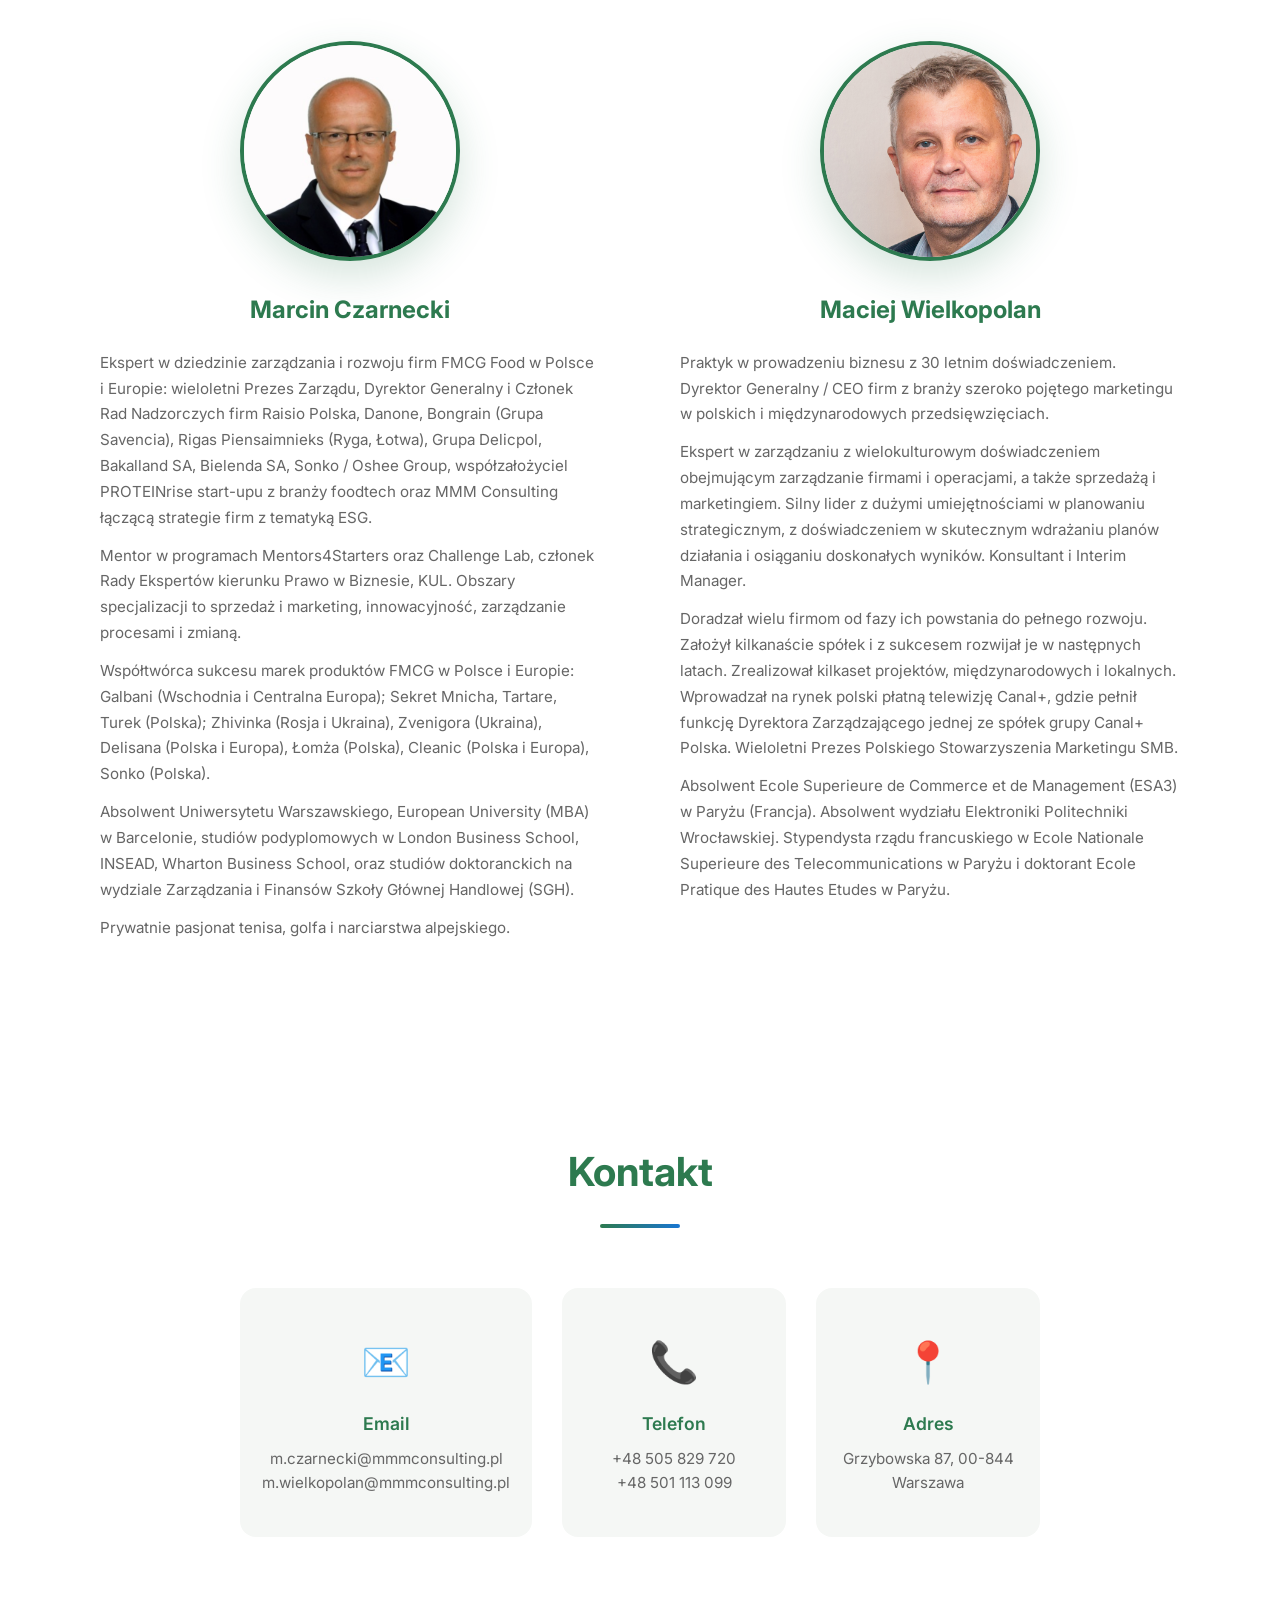
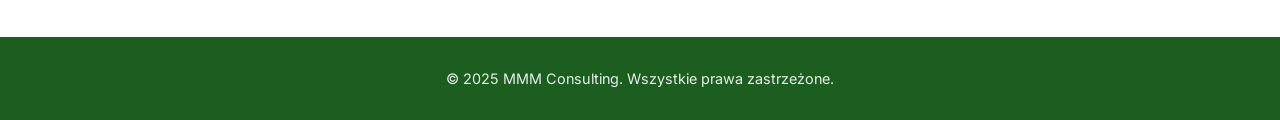
==== commit 4e7ecf6d: "Update benefit titles for clarity and improved messaging" ====
--- a/index.html
+++ b/index.html
@@ -51,7 +51,7 @@
                 <div class="benefit-card">
                     <div class="benefit-header">
                         <div class="benefit-number">1</div>
-                        <div class="benefit-title" data-i18n="benefits.title1">Stabilność</div>
+                        <div class="benefit-title" data-i18n="benefits.title1">Stabilność i Rentowność Biznesu</div>
                     </div>
                     <div class="benefit-content">
                         <p data-i18n="benefits.1">Wzmocnienie stabilności i rentowności dzięki lepszej kontroli kosztów energii, surowców i materiałów oraz skutecznemu zarządzaniu ryzykiem klimatycznym i regulacyjnym.</p>
@@ -61,7 +61,7 @@
                 <div class="benefit-card">
                     <div class="benefit-header">
                         <div class="benefit-number">2</div>
-                        <div class="benefit-title" data-i18n="benefits.title2">Sprzedaż</div>
+                        <div class="benefit-title" data-i18n="benefits.title2">Sprzedaż Produktów i Usług</div>
                     </div>
                     <div class="benefit-content">
                         <p data-i18n="benefits.2">Budowanie realnej przewagi w sprzedaży i przetargach u kluczowych klientów w oparciu o standardy zrównoważonego rozwoju.</p>
@@ -71,7 +71,7 @@
                 <div class="benefit-card">
                     <div class="benefit-header">
                         <div class="benefit-number">3</div>
-                        <div class="benefit-title" data-i18n="benefits.title3">Finansowanie</div>
+                        <div class="benefit-title" data-i18n="benefits.title3">Finansowanie Rozwoju</div>
                     </div>
                     <div class="benefit-content">
                         <p data-i18n="benefits.3">Otwarcie dostępu do dotacji, ulg i korzystniejszego finansowania inwestycji rozwojowych dzięki spełnianiu kryteriów środowiskowych.</p>
@@ -91,7 +91,7 @@
                 <div class="benefit-card">
                     <div class="benefit-header">
                         <div class="benefit-number">5</div>
-                        <div class="benefit-title" data-i18n="benefits.title5">Zgodność</div>
+                        <div class="benefit-title" data-i18n="benefits.title5">Zgodność z Regulacjami</div>
                     </div>
                     <div class="benefit-content">
                         <p data-i18n="benefits.5">Zapewnienie pełnej zgodności z wymaganiami regulacyjnymi i raportowymi w zakresie adekwatnym do skali oraz profilu Twojej działalności.</p>
@@ -101,7 +101,7 @@
                 <div class="benefit-card">
                     <div class="benefit-header">
                         <div class="benefit-number">6</div>
-                        <div class="benefit-title" data-i18n="benefits.title6">Efektywność</div>
+                        <div class="benefit-title" data-i18n="benefits.title6">Przewagi Konkurencyjne</div>
                     </div>
                     <div class="benefit-content">
                         <p data-i18n="benefits.6">Rozwój przewag konkurencyjnych opartych o proste i wydajne procesy i pragmatyczny plan działania.</p>
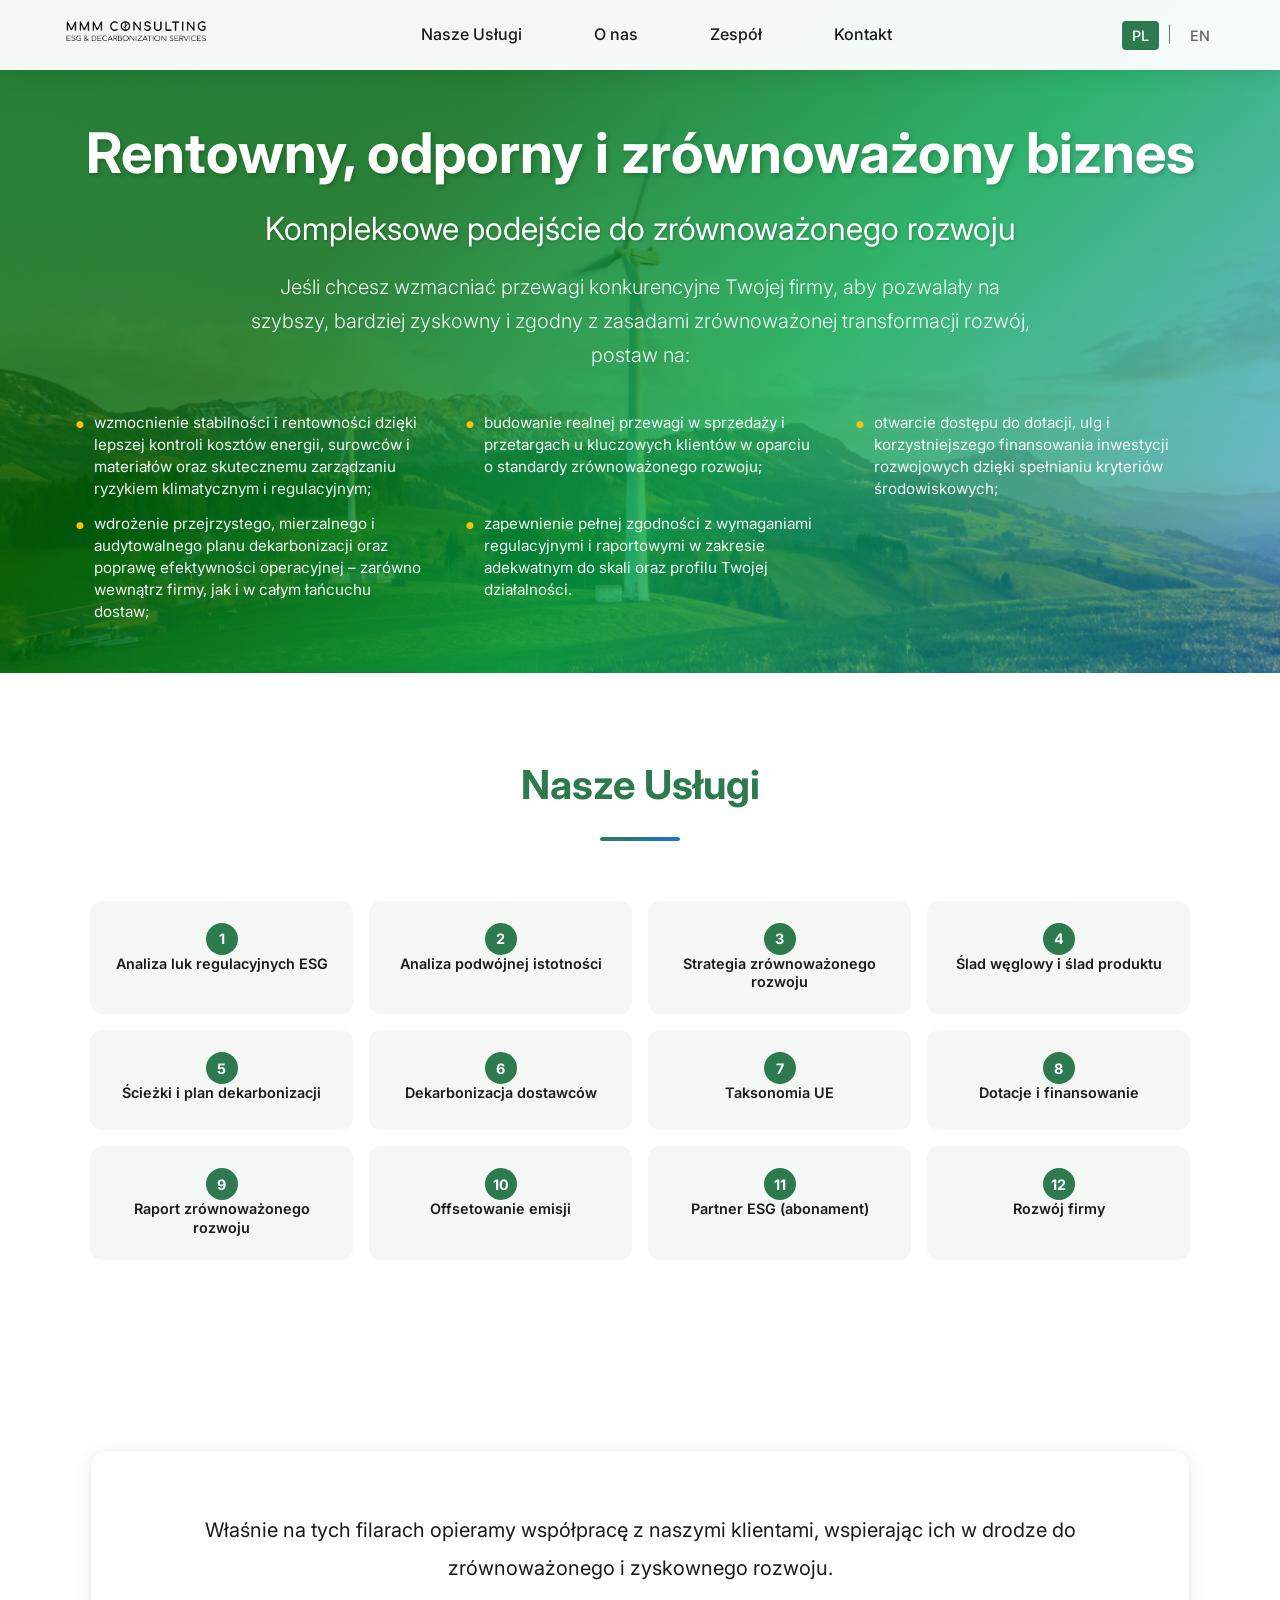
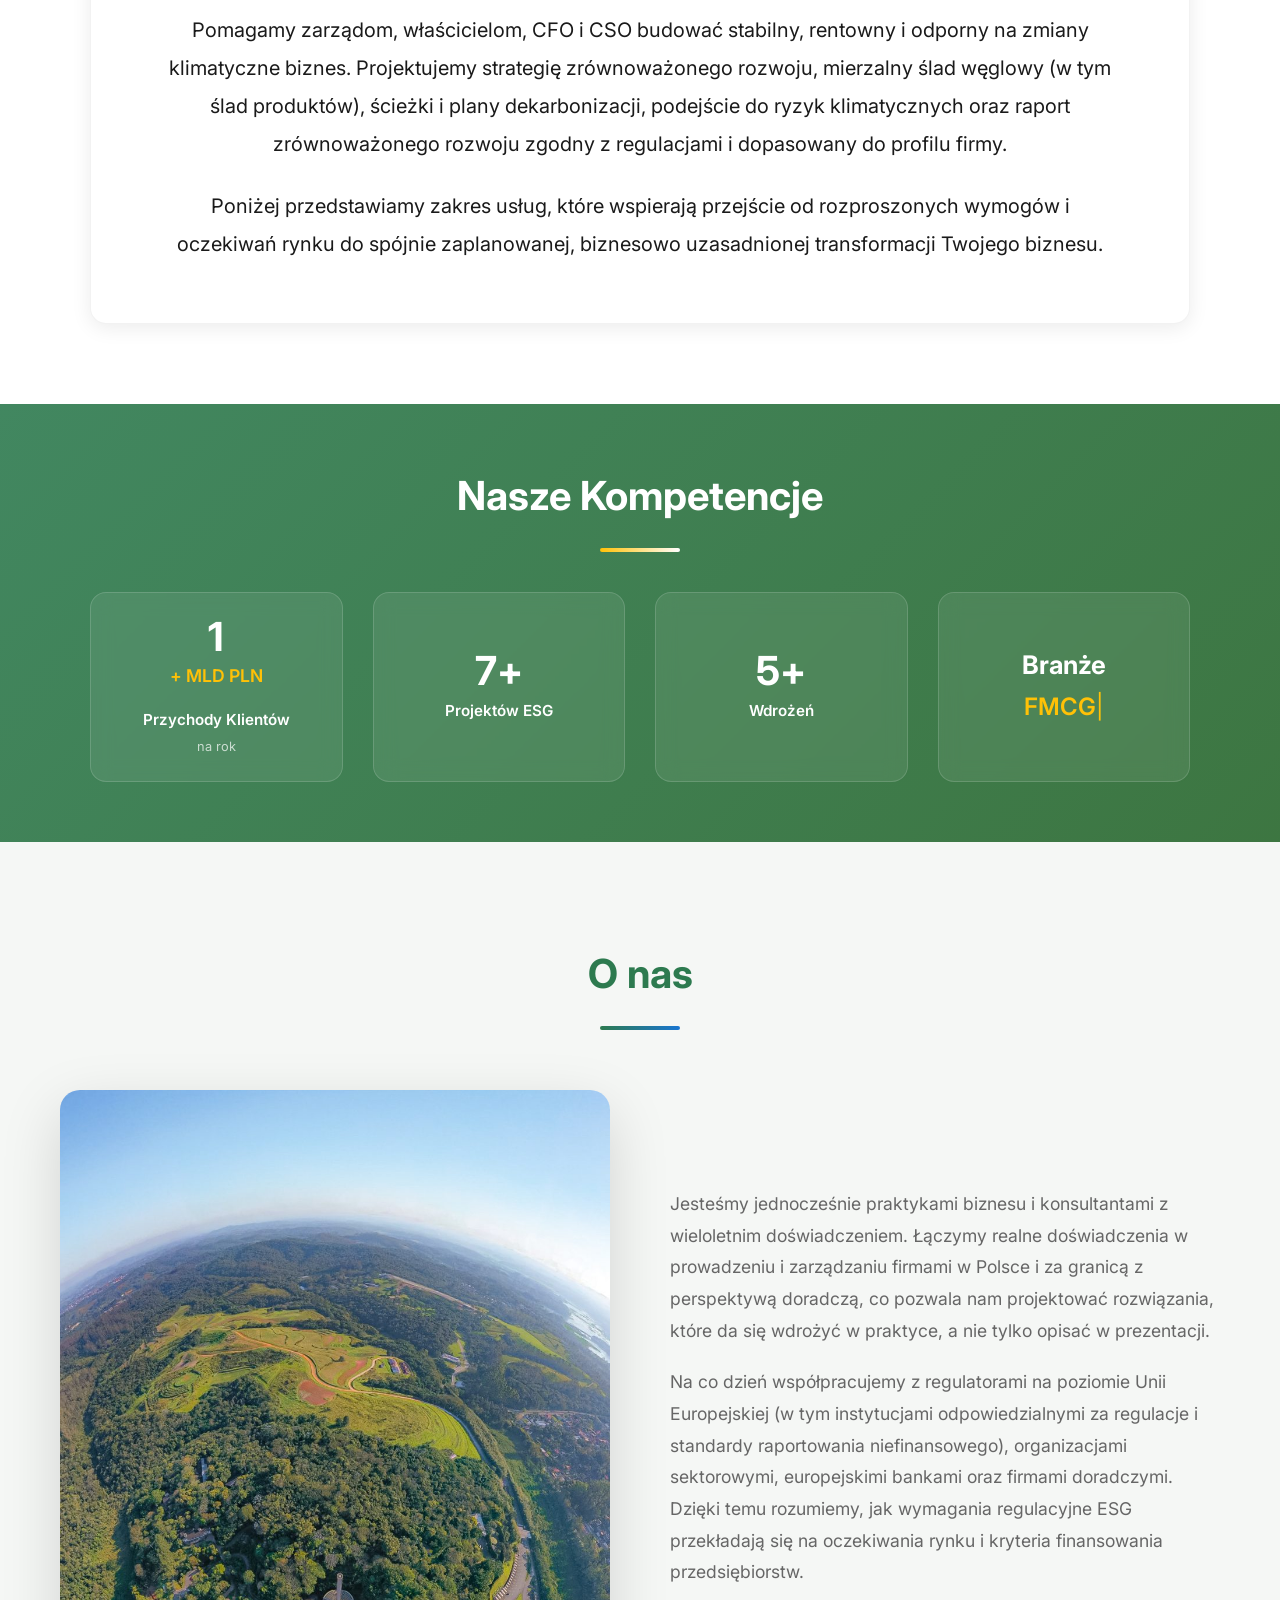
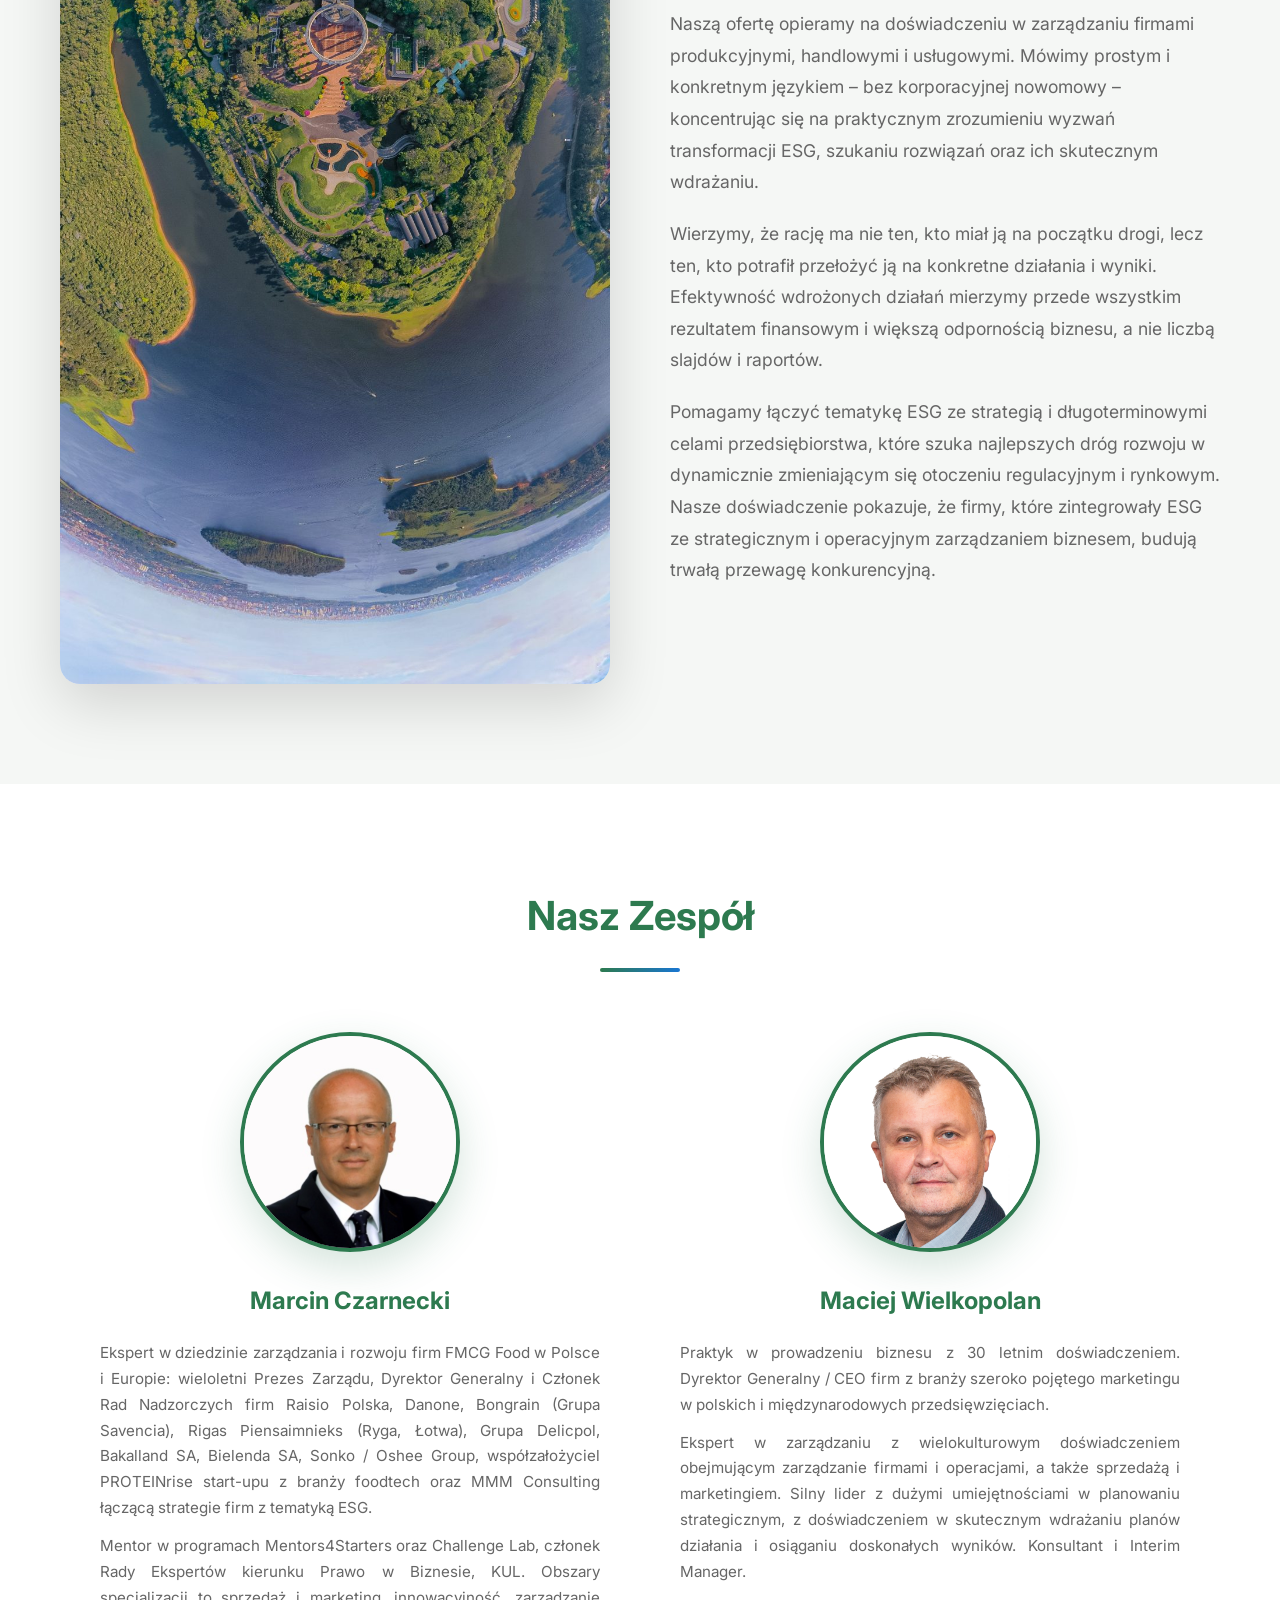
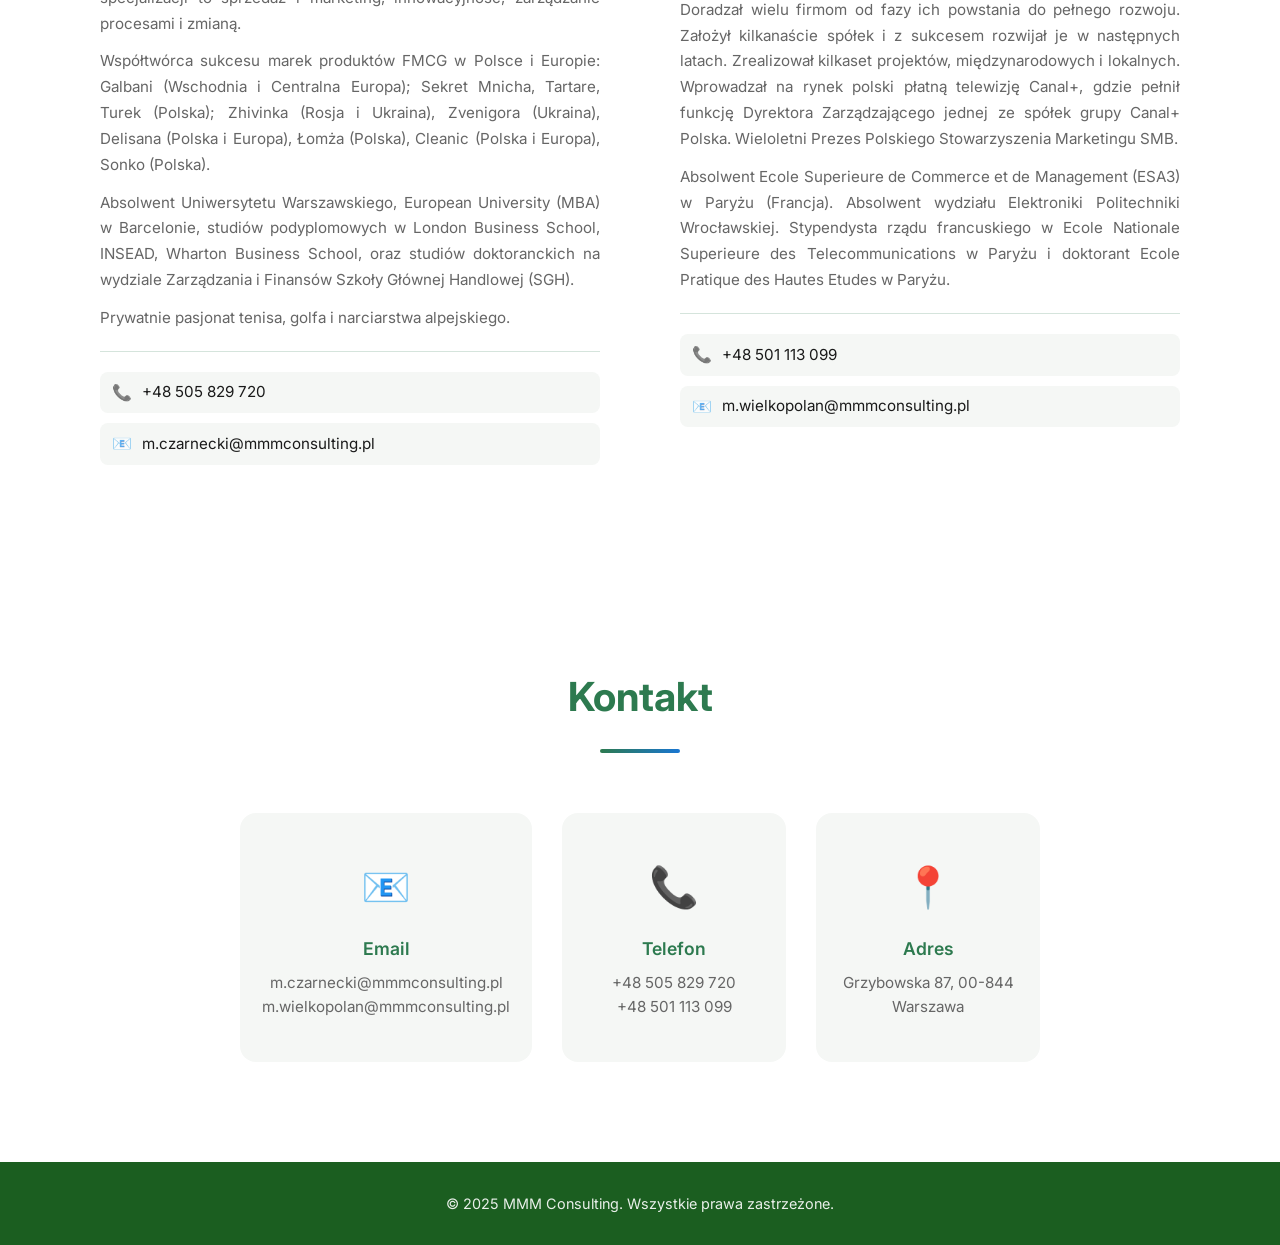
==== commit bc7d1398: "Refactor code structure for improved readability and maintainability" ====
--- a/index.html
+++ b/index.html
@@ -33,82 +33,122 @@
         </div>
     </nav>
 
-    <!-- Hero Section -->
-    <section class="hero" id="top">
+    <!-- Hero Section - Compact -->
+    <section class="hero hero-compact" id="top">
         <div class="hero-background">
             <img src="imgs/landscape-1.jpg" alt="Wind turbines in green landscape" class="hero-bg-image">
             <div class="hero-overlay"></div>
         </div>
         <div class="hero-content">
-            <h1 class="hero-title" data-i18n="hero.title">Rentowny i odporny zrównoważony biznes</h1>
-            <div class="hero-tagline" data-i18n="hero.tagline">Kompleksowe podejście do ESG i zrównoważonego rozwoju</div>
+            <h1 class="hero-title" data-i18n="hero.title">Rentowny, odporny i zrównoważony biznes</h1>
+            <div class="hero-tagline" data-i18n="hero.tagline">Kompleksowe podejście do zrównoważonego rozwoju</div>
             <p class="hero-subtitle" data-i18n="hero.subtitle">
                 Jeśli chcesz wzmacniać przewagi konkurencyjne Twojej firmy, aby pozwalały na szybszy, 
-                bardziej zyskowny i zgodny z zasadami zrównoważonego rozwoju rozwój poprzez ESG, postaw na:
+                bardziej zyskowny i zgodny z zasadami zrównoważonej transformacji rozwój, postaw na:
             </p>
             
-            <div class="benefits-grid">
-                <div class="benefit-card">
-                    <div class="benefit-header">
-                        <div class="benefit-number">1</div>
-                        <div class="benefit-title" data-i18n="benefits.title1">Stabilność i Rentowność Biznesu</div>
-                    </div>
-                    <div class="benefit-content">
-                        <p data-i18n="benefits.1">Wzmocnienie stabilności i rentowności dzięki lepszej kontroli kosztów energii, surowców i materiałów oraz skutecznemu zarządzaniu ryzykiem klimatycznym i regulacyjnym.</p>
-                    </div>
-                </div>
-                
-                <div class="benefit-card">
-                    <div class="benefit-header">
-                        <div class="benefit-number">2</div>
-                        <div class="benefit-title" data-i18n="benefits.title2">Sprzedaż Produktów i Usług</div>
-                    </div>
-                    <div class="benefit-content">
-                        <p data-i18n="benefits.2">Budowanie realnej przewagi w sprzedaży i przetargach u kluczowych klientów w oparciu o standardy zrównoważonego rozwoju.</p>
-                    </div>
-                </div>
-                
-                <div class="benefit-card">
-                    <div class="benefit-header">
-                        <div class="benefit-number">3</div>
-                        <div class="benefit-title" data-i18n="benefits.title3">Finansowanie Rozwoju</div>
-                    </div>
-                    <div class="benefit-content">
-                        <p data-i18n="benefits.3">Otwarcie dostępu do dotacji, ulg i korzystniejszego finansowania inwestycji rozwojowych dzięki spełnianiu kryteriów środowiskowych.</p>
-                    </div>
-                </div>
-                
-                <div class="benefit-card">
-                    <div class="benefit-header">
-                        <div class="benefit-number">4</div>
-                        <div class="benefit-title" data-i18n="benefits.title4">Dekarbonizacja</div>
-                    </div>
-                    <div class="benefit-content">
-                        <p data-i18n="benefits.4">Wdrożenie przejrzystego, mierzalnego i audytowalnego planu dekarbonizacji oraz poprawę efektywności operacyjnej – zarówno wewnątrz firmy, jak i w całym łańcuchu dostaw.</p>
-                    </div>
-                </div>
-                
-                <div class="benefit-card">
-                    <div class="benefit-header">
-                        <div class="benefit-number">5</div>
-                        <div class="benefit-title" data-i18n="benefits.title5">Zgodność z Regulacjami</div>
-                    </div>
-                    <div class="benefit-content">
-                        <p data-i18n="benefits.5">Zapewnienie pełnej zgodności z wymaganiami regulacyjnymi i raportowymi w zakresie adekwatnym do skali oraz profilu Twojej działalności.</p>
-                    </div>
-                </div>
-                
-                <div class="benefit-card">
-                    <div class="benefit-header">
-                        <div class="benefit-number">6</div>
-                        <div class="benefit-title" data-i18n="benefits.title6">Przewagi Konkurencyjne</div>
-                    </div>
-                    <div class="benefit-content">
-                        <p data-i18n="benefits.6">Rozwój przewag konkurencyjnych opartych o proste i wydajne procesy i pragmatyczny plan działania.</p>
-                    </div>
+            <ul class="benefits-list">
+                <li data-i18n="benefits.1">wzmocnienie stabilności i rentowności dzięki lepszej kontroli kosztów energii, surowców i materiałów oraz skutecznemu zarządzaniu ryzykiem klimatycznym i regulacyjnym;</li>
+                <li data-i18n="benefits.2">budowanie realnej przewagi w sprzedaży i przetargach u kluczowych klientów w oparciu o standardy zrównoważonego rozwoju;</li>
+                <li data-i18n="benefits.3">otwarcie dostępu do dotacji, ulg i korzystniejszego finansowania inwestycji rozwojowych dzięki spełnianiu kryteriów środowiskowych;</li>
+                <li data-i18n="benefits.4">wdrożenie przejrzystego, mierzalnego i audytowalnego planu dekarbonizacji oraz poprawę efektywności operacyjnej – zarówno wewnątrz firmy, jak i w całym łańcuchu dostaw;</li>
+                <li data-i18n="benefits.5">zapewnienie pełnej zgodności z wymaganiami regulacyjnymi i raportowymi w zakresie adekwatnym do skali oraz profilu Twojej działalności.</li>
+            </ul>
+        </div>
+    </section>
+
+    <!-- Services Section -->
+    <section class="services" id="services">
+        <div class="container">
+            <h2 class="section-title" data-i18n="services.title">Nasze Usługi</h2>
+            <!-- Services Grid - wszystkie 12 usług widoczne -->
+            <div class="services-grid-compact">
+                <!-- Service 1 -->
+                <div class="service-card-compact" data-service="1">
+                    <div class="service-number-small">1</div>
+                    <h3 class="service-title-compact" data-i18n="service1.short">Analiza luk regulacyjnych ESG</h3>
+                </div>
+                
+                <!-- Service 2 -->
+                <div class="service-card-compact" data-service="2">
+                    <div class="service-number-small">2</div>
+                    <h3 class="service-title-compact" data-i18n="service2.short">Analiza podwójnej istotności</h3>
+                </div>
+                
+                <!-- Service 3 -->
+                <div class="service-card-compact" data-service="3">
+                    <div class="service-number-small">3</div>
+                    <h3 class="service-title-compact" data-i18n="service3.short">Strategia zrównoważonego rozwoju</h3>
+                </div>
+                
+                <!-- Service 4 -->
+                <div class="service-card-compact" data-service="4">
+                    <div class="service-number-small">4</div>
+                    <h3 class="service-title-compact" data-i18n="service4.short">Ślad węglowy i ślad produktu</h3>
+                </div>
+                
+                <!-- Service 5 -->
+                <div class="service-card-compact" data-service="5">
+                    <div class="service-number-small">5</div>
+                    <h3 class="service-title-compact" data-i18n="service5.short">Ścieżki i plan dekarbonizacji</h3>
+                </div>
+                
+                <!-- Service 6 -->
+                <div class="service-card-compact" data-service="6">
+                    <div class="service-number-small">6</div>
+                    <h3 class="service-title-compact" data-i18n="service6.short">Dekarbonizacja dostawców</h3>
+                </div>
+                
+                <!-- Service 7 -->
+                <div class="service-card-compact" data-service="7">
+                    <div class="service-number-small">7</div>
+                    <h3 class="service-title-compact" data-i18n="service7.short">Taksonomia UE</h3>
+                </div>
+                
+                <!-- Service 8 -->
+                <div class="service-card-compact" data-service="8">
+                    <div class="service-number-small">8</div>
+                    <h3 class="service-title-compact" data-i18n="service8.short">Dotacje i finansowanie</h3>
+                </div>
+                
+                <!-- Service 9 -->
+                <div class="service-card-compact" data-service="9">
+                    <div class="service-number-small">9</div>
+                    <h3 class="service-title-compact" data-i18n="service9.short">Raport zrównoważonego rozwoju</h3>
+                </div>
+                
+                <!-- Service 10 -->
+                <div class="service-card-compact" data-service="10">
+                    <div class="service-number-small">10</div>
+                    <h3 class="service-title-compact" data-i18n="service10.short">Offsetowanie emisji</h3>
+                </div>
+                
+                <!-- Service 11 -->
+                <div class="service-card-compact" data-service="11">
+                    <div class="service-number-small">11</div>
+                    <h3 class="service-title-compact" data-i18n="service11.short">Partner ESG (abonament)</h3>
+                </div>
+                
+                <!-- Service 12 -->
+                <div class="service-card-compact" data-service="12">
+                    <div class="service-number-small">12</div>
+                    <h3 class="service-title-compact" data-i18n="service12.short">Rozwój firmy</h3>
                 </div>
             </div>
             
+            <!-- Service Detail Panel -->
+            <div class="service-detail-panel" id="serviceDetailPanel">
+                <button class="service-detail-close" aria-label="Zamknij">&times;</button>
+                <div class="service-detail-content" id="serviceDetailContent">
+                    <!-- Content will be loaded dynamically -->
+                </div>
+            </div>
+        </div>
+    </section>
+
+    <!-- Description Section -->
+    <section class="hero-description-section" id="description">
+        <div class="container">
             <div class="hero-description">
                 <p data-i18n="hero.desc1">Właśnie na tych filarach opieramy współpracę z naszymi klientami, wspierając ich w drodze do zrównoważonego i zyskownego rozwoju.</p>
                 <p data-i18n="hero.desc2">Pomagamy zarządom, właścicielom, CFO i CSO budować stabilny, rentowny i odporny na zmiany klimatyczne biznes. Projektujemy strategię zrównoważonego rozwoju, mierzalny ślad węglowy (w tym ślad produktów), ścieżki i plany dekarbonizacji, podejście do ryzyk klimatycznych oraz raport zrównoważonego rozwoju zgodny z regulacjami i dopasowany do profilu firmy.</p>
@@ -117,259 +157,14 @@
         </div>
     </section>
 
-    <!-- Services Section -->
-    <section class="services" id="services">
-        <div class="container">
-            <h2 class="section-title" data-i18n="services.title">Nasze Usługi</h2>
-            <div class="services-carousel-wrapper">
-                <button class="carousel-arrow carousel-arrow-left" aria-label="Previous">
-                    <svg width="24" height="24" viewBox="0 0 24 24" fill="none" stroke="currentColor" stroke-width="2">
-                        <polyline points="15 18 9 12 15 6"></polyline>
-                    </svg>
-                </button>
-                
-                <div class="services-carousel">
-                    <div class="services-track">
-                        <!-- Service 1 -->
-                        <div class="service-card">
-                            <div class="service-number">1</div>
-                            <h3 class="service-title" data-i18n="service1.title">Analiza luk regulacyjnych ESG (CSRD, CSDDD, VSME itd.)</h3>
-                            <p class="service-description" data-i18n="service1.desc">Analizujemy otoczenie regulacyjne Twojej firmy i zamieniamy gąszcz przepisów w czytelną mapę obowiązków, ryzyk i priorytetów działań. Celem jest jasność – co jest konieczne, co opłacalne, a co zbędne.</p>
-                            <div class="service-expanded">
-                                <p><strong data-i18n="services.scope">W ramach usługi:</strong></p>
-                                <ul>
-                                    <li data-i18n="service1.li1">określamy, które regulacje zrównoważonego rozwoju (CSRD/ESRS, CSDDD, VSME, Taksonomia UE, regulacje dot. greenwashingu) faktycznie dotyczą Twojej firmy – teraz i w perspektywie kilku lat,</li>
-                                    <li data-i18n="service1.li2">diagnozujemy obecny poziom przygotowania organizacji: dane, procesy, polityki, raportowanie, governance,</li>
-                                    <li data-i18n="service1.li3">identyfikujemy kluczowe luki oraz obszary podwyższonego ryzyka,</li>
-                                    <li data-i18n="service1.li4">przygotowujemy syntetyczny raport „gdzie jesteśmy vs. gdzie powinniśmy być",</li>
-                                    <li data-i18n="service1.li5">układamy priorytetowy plan działań na 6–24 miesiące.</li>
-                                </ul>
-                            </div>
-                            <button class="service-expand-btn" data-i18n="services.more">Więcej</button>
-                        </div>
-                        
-                        <!-- Service 2 -->
-                        <div class="service-card">
-                            <div class="service-number">2</div>
-                            <h3 class="service-title" data-i18n="service2.title">Analiza podwójnej istotności (Double Materiality Assessment)</h3>
-                            <p class="service-description" data-i18n="service2.desc">Porządkujemy tematy zrównoważonego rozwoju pod kątem ich znaczenia dla Twojej firmy i otoczenia, tak aby skupić zasoby tam, gdzie efekt biznesowy i regulacyjny jest największy.</p>
-                            <div class="service-expanded">
-                                <p><strong data-i18n="services.scope">W ramach usługi:</strong></p>
-                                <ul>
-                                    <li data-i18n="service2.li1">projektujemy podejście do analizy podwójnej istotności zgodne z ESRS/VSME,</li>
-                                    <li data-i18n="service2.li2">prowadzimy warsztaty z kluczowymi osobami (zarząd, finanse, operacje, HR, zakupy, sprzedaż),</li>
-                                    <li data-i18n="service2.li3">zbieramy i analizujemy dane z ankiet i wywiadów wewnętrznych oraz – gdy to potrzebne – zewnętrznych,</li>
-                                    <li data-i18n="service2.li4">oceniamy wpływ poszczególnych tematów zrównoważonego rozwoju na firmę oraz wpływ firmy na otoczenie,</li>
-                                    <li data-i18n="service2.li5">opracowujemy matrycę podwójnej istotności oraz rekomendujemy priorytety zrównoważonego rozwoju.</li>
-                                </ul>
-                            </div>
-                            <button class="service-expand-btn" data-i18n="services.more">Więcej</button>
-                        </div>
-                        
-                        <!-- Service 3 -->
-                        <div class="service-card">
-                            <div class="service-number">3</div>
-                            <h3 class="service-title" data-i18n="service3.title">Strategia zrównoważonego rozwoju zintegrowana ze strategią biznesową</h3>
-                            <p class="service-description" data-i18n="service3.desc">Integrujemy strategię zrównoważonego rozwoju ze strategią biznesową tak, aby wspierało wzrost, rentowność, efektywność operacyjną i zarządzanie ryzykiem – zamiast funkcjonować obok bieżącego biznesu.</p>
-                            <div class="service-expanded">
-                                <p><strong data-i18n="services.scope">W ramach usługi:</strong></p>
-                                <ul>
-                                    <li data-i18n="service3.li1">przekładamy wyniki analiz (luki regulacyjne, istotność tematów) na główne priorytety strategiczne zrównoważonego rozwoju,</li>
-                                    <li data-i18n="service3.li2">definiujemy cele, KPI oraz strukturę zarządzania (role, odpowiedzialności, fora decyzyjne),</li>
-                                    <li data-i18n="service3.li3">projektujemy inicjatywy ukierunkowane na optymalizację procesów oraz wykorzystania energii, surowców i zasobów naturalnych,</li>
-                                    <li data-i18n="service3.li4">integrujemy cele i działania zrównoważonego rozwoju ze strategią wzrostu, rentowności i zarządzania ryzykiem – w tym klimatycznym,</li>
-                                    <li data-i18n="service3.li5">przygotowujemy dokument strategii zrównoważonego rozwoju do wykorzystania wewnętrznego i zewnętrznego.</li>
-                                </ul>
-                            </div>
-                            <button class="service-expand-btn" data-i18n="services.more">Więcej</button>
-                        </div>
-                        
-                        <!-- Service 4 -->
-                        <div class="service-card">
-                            <div class="service-number">4</div>
-                            <h3 class="service-title" data-i18n="service4.title">Ślad węglowy i ślad produktu (LCA / Product Carbon Footprint)</h3>
-                            <p class="service-description" data-i18n="service4.desc">Dostarczamy wiarygodny, policzalny obraz emisji – zarówno na poziomie organizacji, jak i kluczowych produktów. To fundament dekarbonizacji, raportowania i rozmów z klientami oraz bankami.</p>
-                            <div class="service-expanded">
-                                <p><strong data-i18n="services.scope">W ramach usługi:</strong></p>
-                                <ul>
-                                    <li data-i18n="service4.li1">projektujemy podejście do liczenia śladu węglowego (zakres 1/2/3),</li>
-                                    <li data-i18n="service4.li2">zbieramy i weryfikujemy dane niezbędne do obliczeń,</li>
-                                    <li data-i18n="service4.li3">obliczamy ślad węglowy organizacji oraz – tam, gdzie to zasadne – ślad węglowy produktów (LCA/PCF),</li>
-                                    <li data-i18n="service4.li4">identyfikujemy główne źródła emisji i obszary o największym potencjale redukcji,</li>
-                                    <li data-i18n="service4.li5">przygotowujemy wyniki w formie zrozumiałej dla zarządu, klientów, banków i audytorów.</li>
-                                </ul>
-                            </div>
-                            <button class="service-expand-btn" data-i18n="services.more">Więcej</button>
-                        </div>
-                        
-                        <!-- Service 5 -->
-                        <div class="service-card">
-                            <div class="service-number">5</div>
-                            <h3 class="service-title" data-i18n="service5.title">Ścieżki i plan dekarbonizacji</h3>
-                            <p class="service-description" data-i18n="service5.desc">Zamieniamy dane o emisjach na uzgodnioną, policzalną i biznesowo uzasadnioną ścieżkę redukcji, która łączy perspektywy zarządu, finansów i operacji.</p>
-                            <div class="service-expanded">
-                                <p><strong data-i18n="services.scope">W ramach usługi:</strong></p>
-                                <ul>
-                                    <li data-i18n="service5.li1">opracowujemy scenariusze dekarbonizacji w uzgodnionych horyzontach (np. 2030/2040/2050),</li>
-                                    <li data-i18n="service5.li2">analizujemy wpływ scenariuszy na emisje, CAPEX/OPEX oraz kluczowe obszary działalności,</li>
-                                    <li data-i18n="service5.li3">moderujemy proces wyboru scenenariusza docelowego z udziałem kluczowych decydentów,</li>
-                                    <li data-i18n="service5.li4">przygotowujemy szczegółowy plan dekarbonizacji: projekty, harmonogram, odpowiedzialności, KPI,</li>
-                                    <li data-i18n="service5.li5">proponujemy sposób monitorowania postępów i raportowania.</li>
-                                </ul>
-                            </div>
-                            <button class="service-expand-btn" data-i18n="services.more">Więcej</button>
-                        </div>
-                        
-                        <!-- Service 6 -->
-                        <div class="service-card">
-                            <div class="service-number">6</div>
-                            <h3 class="service-title" data-i18n="service6.title">Program dekarbonizacji dostawców (zakres 3 / Scope 3)</h3>
-                            <p class="service-description" data-i18n="service6.desc">Porządkujemy i rozwijamy podejście do emisji w łańcuchu dostaw – tam, gdzie coraz częściej koncentrują się wymagania klientów, grup kapitałowych i regulatorów.</p>
-                            <div class="service-expanded">
-                                <p><strong data-i18n="services.scope">W ramach usługi:</strong></p>
-                                <ul>
-                                    <li data-i18n="service6.li1">segmentujemy dostawców według wpływu na emisje, skali współpracy i znaczenia biznesowego,</li>
-                                    <li data-i18n="service6.li2">przygotowujemy narzędzia współpracy z dostawcami (ankiety, kryteria, kodeks dostawcy, zapisy umowne),</li>
-                                    <li data-i18n="service6.li3">analizujemy dane od dostawców i identyfikujemy obszary o największym potencjale redukcji,</li>
-                                    <li data-i18n="service6.li4">współtworzymy z kluczowymi dostawcami plany redukcji emisji,</li>
-                                    <li data-i18n="service6.li5">projektujemy proces monitorowania postępów i cyklicznych przeglądów.</li>
-                                </ul>
-                            </div>
-                            <button class="service-expand-btn" data-i18n="services.more">Więcej</button>
-                        </div>
-                        
-                        <!-- Service 7 -->
-                        <div class="service-card">
-                            <div class="service-number">7</div>
-                            <h3 class="service-title" data-i18n="service7.title">Taksonomia UE – kwalifikacja działalności i wskaźniki</h3>
-                            <p class="service-description" data-i18n="service7.desc">Dostarczamy jasny obraz, jaka część Twojej działalności jest „zielona" w rozumieniu Taksonomii UE – co ma rosnące znaczenie w rozmowach z bankami, inwestorami i grupą kapitałową.</p>
-                            <div class="service-expanded">
-                                <p><strong data-i18n="services.scope">W ramach usługi:</strong></p>
-                                <ul>
-                                    <li data-i18n="service7.li1">mapujemy działalności firmy na kategorie Taksonomii UE,</li>
-                                    <li data-i18n="service7.li2">analizujemy spełnienie kryteriów „eligible" i „aligned" dla poszczególnych obszarów,</li>
-                                    <li data-i18n="service7.li3">wyliczamy wskaźniki udziału przychodów, CAPEX i OPEX związanych z działalnościami objętymi Taksonomią,</li>
-                                    <li data-i18n="service7.li4">przygotowujemy materiały prezentujące wyniki dla zarządu, banków, inwestorów i grupy kapitałowej,</li>
-                                    <li data-i18n="service7.li5">wskazujemy kierunki zwiększania udziału działalności zgodnej z Taksonomią w kolejnych latach.</li>
-                                </ul>
-                            </div>
-                            <button class="service-expand-btn" data-i18n="services.more">Więcej</button>
-                        </div>
-                        
-                        <!-- Service 8 -->
-                        <div class="service-card">
-                            <div class="service-number">8</div>
-                            <h3 class="service-title" data-i18n="service8.title">Dotacje i finansowanie zielonych inwestycji</h3>
-                            <p class="service-description" data-i18n="service8.desc">Łączymy projekty środowiskowe i klimatyczne Twojej firmy z konkretnymi możliwościami finansowania – dotacjami oraz zielonymi i sustainability-linked produktami bankowymi.</p>
-                            <div class="service-expanded">
-                                <p><strong data-i18n="services.scope">W ramach usługi:</strong></p>
-                                <ul>
-                                    <li data-i18n="service8.li1">analizujemy portfel planowanych inwestycji (OZE, efektywność energetyczna, modernizacje, nowe technologie),</li>
-                                    <li data-i18n="service8.li2">dobieramy adekwatne programy krajowe, unijne oraz rozwiązania bankowe,</li>
-                                    <li data-i18n="service8.li3">przygotowujemy merytoryczną część zrównoważonego rozwoju/klimat oraz wskaźniki (w tym związane z Taksonomią UE),</li>
-                                    <li data-i18n="service8.li4">wspieramy przy tworzeniu dokumentacji aplikacyjnej i odpowiedziach na pytania instytucji finansujących,</li>
-                                    <li data-i18n="service8.li5">pomagamy powiązać projekty inwestycyjne z przyjętą strategią zrównoważonego rozwoju i planem dekarbonizacji.</li>
-                                </ul>
-                            </div>
-                            <button class="service-expand-btn" data-i18n="services.more">Więcej</button>
-                        </div>
-                        
-                        <!-- Service 9 -->
-                        <div class="service-card">
-                            <div class="service-number">9</div>
-                            <h3 class="service-title" data-i18n="service9.title">Raport zrównoważonego rozwoju dostosowany do regulacji i potrzeb biznesu</h3>
-                            <p class="service-description" data-i18n="service9.desc">Projektujemy raport tak, aby jednocześnie spełniał wymogi regulacyjne i realnie wspierał zarządzanie oraz komunikację z rynkiem – wewnątrz i na zewnątrz organizacji.</p>
-                            <div class="service-expanded">
-                                <p><strong data-i18n="services.scope">W ramach usługi:</strong></p>
-                                <ul>
-                                    <li data-i18n="service9.li1">dobieramy odpowiedni format raportu (CSRD/ESRS lub ESG/VSME, w zależności od profilu firmy),</li>
-                                    <li data-i18n="service9.li2">projektujemy strukturę raportu oraz zestaw wskaźników,</li>
-                                    <li data-i18n="service9.li3">organizujemy proces zbierania i weryfikacji danych z różnych części organizacji,</li>
-                                    <li data-i18n="service9.li4">przygotowujemy propozycje treści (część opisowa i analityczna) we współpracy z Twoim zespołem,</li>
-                                    <li data-i18n="service9.li5">doradzamy, jak raport wykorzystywać w relacjach z zarządem, bankami, inwestorami, klientami i pracownikami.</li>
-                                </ul>
-                            </div>
-                            <button class="service-expand-btn" data-i18n="services.more">Więcej</button>
-                        </div>
-                        
-                        <!-- Service 10 -->
-                        <div class="service-card">
-                            <div class="service-number">10</div>
-                            <h3 class="service-title" data-i18n="service10.title">Odpowiedzialne offsetowanie emisji</h3>
-                            <p class="service-description" data-i18n="service10.desc">Porządkujemy podejście do kompensacji emisji tak, aby uzupełniało działania redukcyjne i wzmacniało wiarygodność klimatyczną firmy, a nie generowało ryzyka greenwashingu.</p>
-                            <div class="service-expanded">
-                                <p><strong data-i18n="services.scope">W ramach usługi:</strong></p>
-                                <ul>
-                                    <li data-i18n="service10.li1">określamy rolę offsetu w strategii klimatycznej Twojej firmy (zakres, kolejność względem działań redukcyjnych, horyzont czasowy),</li>
-                                    <li data-i18n="service10.li2">definiujemy kryteria wyboru projektów offsetowych (standardy, dodatkowość, trwałość, ryzyko),</li>
-                                    <li data-i18n="service10.li3">rekomendujemy portfel projektów offsetowych oraz sposób ich dokumentowania,</li>
-                                    <li data-i18n="service10.li4">przygotowujemy zasady raportowania i komunikacji dotyczącej kompensacji emisji,</li>
-                                    <li data-i18n="service10.li5">łączymy podejście do offsetu z szerszą strategią zrównoważonego rozwoju i dekarbonizacji.</li>
-                                </ul>
-                            </div>
-                            <button class="service-expand-btn" data-i18n="services.more">Więcej</button>
-                        </div>
-                        
-                        <!-- Service 11 -->
-                        <div class="service-card">
-                            <div class="service-number">11</div>
-                            <h3 class="service-title" data-i18n="service11.title">Partner w zrównoważonym rozwoju – stałe wsparcie w ESG (abonament)</h3>
-                            <p class="service-description" data-i18n="service11.desc">Zapewniamy stałe, elastyczne wsparcie w obszarze ESG dla firm, które chcą mieć temat pod kontrolą bez budowania rozbudowanych struktur wewnętrznych.</p>
-                            <div class="service-expanded">
-                                <p><strong data-i18n="services.scope">W ramach usługi:</strong></p>
-                                <ul>
-                                    <li data-i18n="service11.li1">przygotowujemy cykliczne (np. kwartalne) podsumowania kluczowych zmian regulacyjnych i rynkowych w ESG wraz z rekomendacjami działań,</li>
-                                    <li data-i18n="service11.li2">utrzymujemy z Tobą pod kontrolą podstawowy zestaw wskaźników zrównoważonego rozwoju,</li>
-                                    <li data-i18n="service11.li3">udostępniamy pulę godzin konsultacyjnych na bieżące potrzeby (ankiety klientów, pytania banków, materiały dla zarządu i komitetów),</li>
-                                    <li data-i18n="service11.li4">uczestniczymy w wybranych spotkaniach wewnętrznych jako zewnętrzny partner ESG,</li>
-                                    <li data-i18n="service11.li5">dostosowujemy zakres współpracy do wielkości, branży i dojrzałości Twojej organizacji w obszarze zrównoważonego rozwoju.</li>
-                                </ul>
-                            </div>
-                            <button class="service-expand-btn" data-i18n="services.more">Więcej</button>
-                        </div>
-                        
-                        <!-- Service 12 -->
-                        <div class="service-card">
-                            <div class="service-number">12</div>
-                            <h3 class="service-title" data-i18n="service12.title">Pomoc w rozwoju Twojej firmy</h3>
-                            <p class="service-description" data-i18n="service12.desc">Przygotowujemy plan rozwoju lub audytujemy istniejący. Określamy które działania są dla firmy najważniejsze i w jaki sposób są wewnętrznie powiązane i zależne.</p>
-                            <div class="service-expanded">
-                                <p><strong data-i18n="services.scope">W ramach usługi:</strong></p>
-                                <ul>
-                                    <li data-i18n="service12.li1">sprawdzamy i ulepszamy działania prowadzące do osiągnięcia celów i proponujemy ograniczanie / eliminację działań bezwartościowych,</li>
-                                    <li data-i18n="service12.li2">usprawniamy obszary Sprzedaży, Marketingu, B+R, Łańcucha Dostaw, Produkcji, Kapitału Ludzkiego, Finansów i Controllingu,</li>
-                                    <li data-i18n="service12.li3">pomagamy rozwinąć / wdrożyć zarządzanie ryzykiem i audyt wewnętrzny,</li>
-                                    <li data-i18n="service12.li4">dbamy o rozwój komunikacji i kultury organizacyjnej,</li>
-                                    <li data-i18n="service12.li5">tworzymy plan działań prowadzących do efektywnej sprzedaży firmy lub wypracowujemy etapowy plan sukcesji.</li>
-                                </ul>
-                            </div>
-                            <button class="service-expand-btn" data-i18n="services.more">Więcej</button>
-                        </div>
-                    </div>
-                </div>
-                
-                <button class="carousel-arrow carousel-arrow-right" aria-label="Next">
-                    <svg width="24" height="24" viewBox="0 0 24 24" fill="none" stroke="currentColor" stroke-width="2">
-                        <polyline points="9 18 15 12 9 6"></polyline>
-                    </svg>
-                </button>
-            </div>
-            
-            <div class="carousel-dots"></div>
-        </div>
-    </section>
-
-    <!-- Capabilities Section -->
-    <section class="capabilities" id="capabilities">
+    <!-- Capabilities Section - Subtle -->
+    <section class="capabilities capabilities-subtle" id="capabilities">
         <div class="container">
             <h2 class="section-title" data-i18n="capabilities.title">Nasze Kompetencje</h2>
             <div class="capabilities-grid">
                 <!-- Capability 1 - Revenue -->
                 <div class="capability-item">
-                    <div class="capability-icon">
-                        <img src="imgs/stock.png" alt="Revenue Icon">
-                    </div>
-                    <div class="capability-counter" data-target="10">0</div>
+                    <div class="capability-counter" data-target="3">0</div>
                     <div class="capability-suffix">+ MLD PLN</div>
                     <div class="capability-label" data-i18n="capabilities.revenue">Przychody Klientów</div>
                     <div class="capability-sublabel" data-i18n="capabilities.revenue.sub">na rok</div>
@@ -377,31 +172,22 @@
                 
                 <!-- Capability 2 - Projects -->
                 <div class="capability-item">
-                    <div class="capability-icon">
-                        <img src="imgs/folder.png" alt="Projects Icon">
-                    </div>
                     <div class="capability-number-row">
-                        <span class="capability-counter" data-target="50">0</span><span class="capability-plus">+</span>
-                    </div>
-                    <div class="capability-label" data-i18n="capabilities.projects">Ilość Projektów</div>
+                        <span class="capability-counter" data-target="17">0</span><span class="capability-plus">+</span>
+                    </div>
+                    <div class="capability-label" data-i18n="capabilities.projects">Projektów ESG</div>
                 </div>
                 
                 <!-- Capability 3 - Implementations -->
                 <div class="capability-item">
-                    <div class="capability-icon">
-                        <img src="imgs/checkmark.png" alt="Implementations Icon">
-                    </div>
                     <div class="capability-number-row">
-                        <span class="capability-counter" data-target="30">0</span><span class="capability-plus">+</span>
-                    </div>
-                    <div class="capability-label" data-i18n="capabilities.implementations">Wdrożenia</div>
+                        <span class="capability-counter" data-target="12">0</span><span class="capability-plus">+</span>
+                    </div>
+                    <div class="capability-label" data-i18n="capabilities.implementations">Wdrożeń</div>
                 </div>
                 
                 <!-- Capability 4 - Industries -->
                 <div class="capability-item">
-                    <div class="capability-icon">
-                        <img src="imgs/globe.png" alt="Industries Icon">
-                    </div>
                     <div class="capability-industries">
                         <span class="capability-industries-title" data-i18n="capabilities.industries">Branże</span>
                         <div class="typing-wrapper">
@@ -464,14 +250,23 @@
                         <p class="team-bio" data-i18n="team.czarnecki.bio3">Współtwórca sukcesu marek produktów FMCG w Polsce i Europie: Galbani (Wschodnia i Centralna Europa); Sekret Mnicha, Tartare, Turek (Polska); Zhivinka (Rosja i Ukraina), Zvenigora (Ukraina), Delisana (Polska i Europa), Łomża (Polska), Cleanic (Polska i Europa), Sonko (Polska).</p>
                         <p class="team-bio" data-i18n="team.czarnecki.bio4">Absolwent Uniwersytetu Warszawskiego, European University (MBA) w Barcelonie, studiów podyplomowych w London Business School, INSEAD, Wharton Business School, oraz studiów doktoranckich na wydziale Zarządzania i Finansów Szkoły Głównej Handlowej (SGH).</p>
                         <p class="team-bio" data-i18n="team.czarnecki.bio5">Prywatnie pasjonat tenisa, golfa i narciarstwa alpejskiego.</p>
-
+                        <div class="team-contact">
+                            <a href="tel:+48505829720" class="team-contact-item">
+                                <span class="team-contact-icon">📞</span>
+                                <span>+48 505 829 720</span>
+                            </a>
+                            <a href="mailto:m.czarnecki@mmmconsulting.pl" class="team-contact-item">
+                                <span class="team-contact-icon">📧</span>
+                                <span>m.czarnecki@mmmconsulting.pl</span>
+                            </a>
+                        </div>
                     </div>
                 </div>
                 
                 <!-- Team Member 2 -->
                 <div class="team-member">
-                    <div class="team-photo">
-                        <img src="imgs/pfp_wielkopolan.jpg" alt="Maciej Wielkopolan">
+                    <div class="team-photo team-photo-white-bg">
+                        <img src="imgs/pfp_wielkopolan.png" alt="Maciej Wielkopolan">
                     </div>
                     <div class="team-info">
                         <h3 class="team-name">Maciej Wielkopolan</h3>
@@ -479,6 +274,16 @@
                         <p class="team-bio" data-i18n="team.wielkopolan.bio2">Ekspert w zarządzaniu z wielokulturowym doświadczeniem obejmującym zarządzanie firmami i operacjami, a także sprzedażą i marketingiem. Silny lider z dużymi umiejętnościami w planowaniu strategicznym, z doświadczeniem w skutecznym wdrażaniu planów działania i osiąganiu doskonałych wyników. Konsultant i Interim Manager.</p>
                         <p class="team-bio" data-i18n="team.wielkopolan.bio3">Doradzał wielu firmom od fazy ich powstania do pełnego rozwoju. Założył kilkanaście spółek i z sukcesem rozwijał je w następnych latach. Zrealizował kilkaset projektów, międzynarodowych i lokalnych. Wprowadzał na rynek polski płatną telewizję Canal+, gdzie pełnił funkcję Dyrektora Zarządzającego jednej ze spółek grupy Canal+ Polska. Wieloletni Prezes Polskiego Stowarzyszenia Marketingu SMB.</p>
                         <p class="team-bio" data-i18n="team.wielkopolan.bio4">Absolwent Ecole Superieure de Commerce et de Management (ESA3) w Paryżu (Francja). Absolwent wydziału Elektroniki Politechniki Wrocławskiej. Stypendysta rządu francuskiego w Ecole Nationale Superieure des Telecommunications w Paryżu i doktorant Ecole Pratique des Hautes Etudes w Paryżu.</p>
+                        <div class="team-contact">
+                            <a href="tel:+48501113099" class="team-contact-item">
+                                <span class="team-contact-icon">📞</span>
+                                <span>+48 501 113 099</span>
+                            </a>
+                            <a href="mailto:m.wielkopolan@mmmconsulting.pl" class="team-contact-item">
+                                <span class="team-contact-icon">📧</span>
+                                <span>m.wielkopolan@mmmconsulting.pl</span>
+                            </a>
+                        </div>
                     </div>
                 </div>
             </div>
--- a/styles.css
+++ b/styles.css
@@ -174,6 +174,12 @@
     overflow: hidden;
 }
 
+/* Compact Hero */
+.hero.hero-compact {
+    min-height: auto;
+    padding: 100px 20px 40px;
+}
+
 .hero-background {
     position: absolute;
     top: 0;
@@ -221,6 +227,11 @@
     text-shadow: 2px 2px 4px rgba(0, 0, 0, 0.2);
 }
 
+.hero-compact .hero-title {
+    padding-top: 20px;
+    margin-bottom: 16px;
+}
+
 .hero-tagline {
     font-size: clamp(1.25rem, 2.5vw, 2rem);
     font-weight: 400;
@@ -233,23 +244,94 @@
     font-size: clamp(1rem, 2vw, 1.25rem);
     font-weight: 300;
     max-width: 800px;
-    margin: 0 auto 50px;
+    margin: 0 auto 30px;
     line-height: 1.7;
     opacity: 0.95;
 }
 
+.hero-compact .hero-subtitle {
+    margin-bottom: 20px;
+}
+
+/* Benefits List (bullet points in three columns) */
+.benefits-list {
+    max-width: 100%;
+    width: 100%;
+    margin: 0 auto 10px;
+    text-align: left;
+    list-style: none;
+    padding: 0 30px;
+    padding-top: 20px;
+    display: grid;
+    grid-template-columns: repeat(3, 1fr);
+    gap: 12px 30px;
+}
+
+.benefits-list li {
+    position: relative;
+    padding-left: 24px;
+    margin-bottom: 0;
+    font-size: clamp(0.85rem, 1.4vw, 0.95rem);
+    line-height: 1.45;
+    color: rgba(255, 255, 255, 0.95);
+}
+
+.benefits-list li::before {
+    content: "•";
+    position: absolute;
+    left: 4px;
+    color: var(--accent-yellow);
+    font-size: 1.4rem;
+    line-height: 1;
+    top: 0;
+}
+
 /* Hero Description after benefits */
 .hero-description {
-    margin-top: 50px;
-    max-width: 900px;
+    margin-top: 30px;
+    max-width: 100%;
+    width: calc(100% - 60px);
     margin-left: auto;
     margin-right: auto;
     text-align: center;
-    padding: 40px;
+    padding: 30px 40px;
     background: rgba(255, 255, 255, 0.1);
     border-radius: 16px;
     backdrop-filter: blur(10px);
     border: 1px solid rgba(255, 255, 255, 0.15);
+}
+
+/* Standalone Description Section after Services */
+.hero-description-section {
+    background: var(--white);
+    padding: 80px 0;
+}
+
+.hero-description-section .hero-description {
+    max-width: 1100px;
+    width: 100%;
+    margin: 0 auto;
+    background: var(--white);
+    border-radius: 16px;
+    padding: 60px 70px;
+    box-shadow: 0 4px 20px rgba(0, 0, 0, 0.08);
+    border: 1px solid rgba(0, 0, 0, 0.05);
+}
+
+.hero-description-section .hero-description p {
+    color: var(--text-dark);
+    font-size: 1.25rem;
+    line-height: 1.9;
+    margin-bottom: 24px;
+}
+
+.hero-description-section .hero-description p:last-child {
+    margin-bottom: 0;
+}
+
+.hero-compact .hero-description {
+    margin-top: 20px;
+    padding: 24px 40px;
 }
 
 .hero-description p {
@@ -334,10 +416,139 @@
 
 /* Services Section */
 .services {
-    padding: 100px 20px;
+    padding: 80px 20px;
     background: var(--white);
 }
 
+/* Compact Services Grid - all 12 visible */
+.services-grid-compact {
+    display: grid;
+    grid-template-columns: repeat(4, 1fr);
+    gap: 16px;
+    max-width: 1100px;
+    margin: 0 auto 30px;
+}
+
+.service-card-compact {
+    background: var(--off-white);
+    border-radius: 12px;
+    padding: 20px 16px;
+    border: 2px solid transparent;
+    transition: all 0.3s ease;
+    cursor: pointer;
+    display: flex;
+    flex-direction: column;
+    align-items: center;
+    text-align: center;
+    min-height: 100px;
+}
+
+.service-card-compact:hover {
+    border-color: var(--primary-green);
+    box-shadow: 0 10px 30px rgba(45, 122, 79, 0.15);
+    transform: translateY(-3px);
+}
+
+.service-card-compact.active {
+    border-color: var(--primary-green);
+    background: rgba(45, 122, 79, 0.08);
+}
+
+.service-card-header {
+    display: flex;
+    flex-direction: column;
+    align-items: center;
+    gap: 10px;
+}
+
+.service-number-small {
+    display: inline-flex;
+    align-items: center;
+    justify-content: center;
+    width: 32px;
+    height: 32px;
+    background: var(--primary-green);
+    color: var(--white);
+    font-weight: 700;
+    font-size: 0.9rem;
+    border-radius: 50%;
+    flex-shrink: 0;
+}
+
+.service-title-compact {
+    font-size: 0.9rem;
+    font-weight: 600;
+    color: var(--text-dark);
+    line-height: 1.3;
+    margin: 0;
+}
+
+/* Service Detail Panel */
+.service-detail-panel {
+    display: none;
+    max-width: 900px;
+    margin: 0 auto;
+    background: var(--off-white);
+    border-radius: 16px;
+    padding: 40px;
+    border: 2px solid var(--primary-green);
+    position: relative;
+    animation: fadeInUp 0.3s ease;
+}
+
+.service-detail-panel.active {
+    display: block;
+}
+
+.service-detail-close {
+    position: absolute;
+    top: 16px;
+    right: 16px;
+    width: 36px;
+    height: 36px;
+    border: none;
+    background: var(--primary-green);
+    color: white;
+    border-radius: 50%;
+    font-size: 1.5rem;
+    cursor: pointer;
+    display: flex;
+    align-items: center;
+    justify-content: center;
+    transition: all 0.3s ease;
+}
+
+.service-detail-close:hover {
+    background: var(--dark-green);
+    transform: scale(1.1);
+}
+
+.service-detail-content h3 {
+    font-size: 1.5rem;
+    color: var(--primary-green);
+    margin-bottom: 16px;
+}
+
+.service-detail-content p {
+    font-size: 1rem;
+    line-height: 1.7;
+    color: var(--text-light);
+    margin-bottom: 16px;
+}
+
+.service-detail-content ul {
+    padding-left: 24px;
+    margin-top: 16px;
+}
+
+.service-detail-content li {
+    font-size: 0.95rem;
+    line-height: 1.7;
+    color: var(--text-light);
+    margin-bottom: 10px;
+}
+
+/* Legacy carousel styles (kept for reference) */
 .services-carousel-wrapper {
     display: flex;
     align-items: center;
@@ -698,6 +909,11 @@
     transform: scale(1.2);
 }
 
+/* White background for team photo */
+.team-photo-white-bg {
+    background: #ffffff;
+}
+
 .team-name {
     font-size: 1.5rem;
     font-weight: 700;
@@ -714,11 +930,44 @@
     line-height: 1.7;
     color: var(--text-light);
     margin-bottom: 12px;
-    text-align: left;
-}
-
-.team-bio:last-child {
-    margin-bottom: 0;
+    text-align: justify;
+}
+
+.team-bio:last-of-type {
+    margin-bottom: 20px;
+}
+
+/* Team Contact */
+.team-contact {
+    display: flex;
+    flex-direction: column;
+    gap: 10px;
+    margin-top: 20px;
+    padding-top: 20px;
+    border-top: 1px solid rgba(45, 122, 79, 0.2);
+}
+
+.team-contact-item {
+    display: flex;
+    align-items: center;
+    gap: 10px;
+    text-decoration: none;
+    color: var(--text-dark);
+    font-size: 0.95rem;
+    transition: all 0.3s ease;
+    padding: 8px 12px;
+    border-radius: 8px;
+    background: var(--off-white);
+}
+
+.team-contact-item:hover {
+    background: var(--primary-green);
+    color: white;
+}
+
+.team-contact-icon {
+    font-size: 1rem;
+    opacity: 0.7;
 }
 
 /* Capabilities Section */
@@ -727,12 +976,22 @@
     background: linear-gradient(135deg, var(--primary-green) 0%, var(--dark-green) 100%);
 }
 
+/* Subtle Capabilities */
+.capabilities.capabilities-subtle {
+    padding: 60px 20px;
+    background: linear-gradient(135deg, rgba(45, 122, 79, 0.9) 0%, rgba(27, 94, 32, 0.85) 100%);
+}
+
 .capabilities .section-title {
     color: var(--white);
 }
 
 .capabilities .section-title::after {
     background: linear-gradient(90deg, var(--accent-yellow), var(--white));
+}
+
+.capabilities-subtle .section-title {
+    margin-bottom: 40px;
 }
 
 .capabilities-grid {
@@ -743,10 +1002,15 @@
     margin: 0 auto;
 }
 
+.capabilities-subtle .capabilities-grid {
+    gap: 30px;
+}
+
 .capability-item {
     display: flex;
     flex-direction: column;
     align-items: center;
+    justify-content: center;
     text-align: center;
     padding: 30px 20px;
     background: rgba(255, 255, 255, 0.1);
@@ -754,6 +1018,14 @@
     backdrop-filter: blur(10px);
     border: 1px solid rgba(255, 255, 255, 0.2);
     transition: all 0.3s ease;
+    min-height: 180px;
+}
+
+.capabilities-subtle .capability-item {
+    padding: 24px 16px;
+    background: rgba(255, 255, 255, 0.08);
+    border: 1px solid rgba(255, 255, 255, 0.15);
+    min-height: 160px;
 }
 
 .capability-item:hover {
@@ -762,12 +1034,24 @@
     box-shadow: 0 20px 40px rgba(0, 0, 0, 0.2);
 }
 
+.capabilities-subtle .capability-item:hover {
+    transform: translateY(-3px);
+    box-shadow: 0 15px 30px rgba(0, 0, 0, 0.15);
+}
+
 .capability-icon {
     width: 170px;
     height: 170px;
     margin-bottom: 20px;
 }
 
+.capabilities-subtle .capability-icon {
+    width: 60px;
+    height: 60px;
+    margin-bottom: 16px;
+    opacity: 0.7;
+}
+
 .capability-icon img {
     width: 100%;
     height: 100%;
@@ -781,6 +1065,10 @@
     line-height: 1;
 }
 
+.capabilities-subtle .capability-counter {
+    font-size: 2.5rem;
+}
+
 .capability-number-row {
     display: flex;
     align-items: baseline;
@@ -792,6 +1080,10 @@
     font-weight: 700;
     color: var(--white);
     line-height: 1;
+}
+
+.capabilities-subtle .capability-plus {
+    font-size: 2.5rem;
 }
 
 .capability-suffix {
@@ -802,11 +1094,20 @@
     margin-bottom: 10px;
 }
 
+.capabilities-subtle .capability-suffix {
+    font-size: 1.1rem;
+}
+
 .capability-label {
     font-size: 1.1rem;
     font-weight: 600;
     color: var(--white);
     margin-top: 10px;
+}
+
+.capabilities-subtle .capability-label {
+    font-size: 0.95rem;
+    margin-top: 8px;
 }
 
 .capability-sublabel {
@@ -815,6 +1116,10 @@
     margin-top: 5px;
 }
 
+.capabilities-subtle .capability-sublabel {
+    font-size: 0.8rem;
+}
+
 .capability-industries {
     display: flex;
     flex-direction: column;
@@ -824,11 +1129,21 @@
     margin-top: 20px;
 }
 
+.capabilities-subtle .capability-industries {
+    gap: 10px;
+    min-height: 80px;
+    margin-top: 10px;
+}
+
 .capability-industries-title {
     font-size: 2.2rem;
     font-weight: 700;
     color: var(--white);
     line-height: 1;
+}
+
+.capabilities-subtle .capability-industries-title {
+    font-size: 1.6rem;
 }
 
 .typing-wrapper {
@@ -886,8 +1201,12 @@
 }
 
 @media (max-width: 992px) {
-    .benefits-grid {
-        grid-template-columns: repeat(2, 1fr);
+    .benefits-list {
+        padding: 0 20px;
+    }
+    
+    .services-grid-compact {
+        grid-template-columns: repeat(3, 1fr);
     }
     
     .about-content {
@@ -969,13 +1288,33 @@
         margin-left: 0;
     }
     
-    .benefits-grid {
+    .benefits-list {
         grid-template-columns: 1fr;
-        gap: 16px;
-    }
-    
-    .benefit-card {
-        padding: 24px 20px;
+        padding: 0 16px;
+    }
+    
+    .benefits-list li {
+        padding-left: 24px;
+        font-size: 0.95rem;
+    }
+    
+    .services-grid-compact {
+        grid-template-columns: repeat(2, 1fr);
+        gap: 12px;
+    }
+    
+    .service-card-compact {
+        padding: 16px 12px;
+        min-height: 90px;
+    }
+    
+    .service-title-compact {
+        font-size: 0.8rem;
+    }
+    
+    .service-detail-panel {
+        padding: 24px;
+        margin: 0 10px;
     }
     
     .contact-info {
@@ -987,12 +1326,12 @@
         padding: 30px 20px;
     }
     
-    .hero {
-        padding: 90px 16px 50px;
+    .hero.hero-compact {
+        padding: 90px 16px 30px;
     }
     
     .hero-subtitle {
-        margin-bottom: 30px;
+        margin-bottom: 20px;
     }
     
     .service-card {
@@ -1017,7 +1356,7 @@
     }
     
     .services {
-        padding: 60px 16px;
+        padding: 50px 16px;
     }
     
     .capabilities-grid {
@@ -1031,6 +1370,15 @@
         font-size: 2.5rem;
     }
     
+    .capabilities-subtle .capability-counter,
+    .capabilities-subtle .capability-plus {
+        font-size: 2rem;
+    }
+    
+    .capabilities-subtle .capability-industries-title {
+        font-size: 1.3rem;
+    }
+
     .capability-counter {
         font-size: 2.5rem;
     }
@@ -1043,53 +1391,13 @@
     .capabilities {
         padding: 60px 16px;
     }
-}
-
-@media (max-width: 480px) {
-    .nav-container {
-        height: 60px;
-    }
-    
-    .logo img {
-        height: 38px;
-    }
-    
-    .hero-title {
-        font-size: 1.75rem;
-    }
-    
-    .hero-subtitle {
-        font-size: 0.95rem;
-    }
-    
-    .benefit-number {
-        width: 38px;
-        height: 38px;
-        font-size: 1.1rem;
-    }
-    
-    .section-title {
-        font-size: 1.5rem;
-        margin-bottom: 40px;
-    }
-    
-    .about, .contact, .team {
-        padding: 60px 16px;
-    }
-    
-    .team-photo {
-        width: 180px;
-        height: 180px;
-    }
-    
-    .team-name {
-        font-size: 1.3rem;
-    }
-}
-
-/* Animations */
-@keyframes fadeInUp {
-    from {
+    
+    .capabilities.capabilities-subtle {
+        padding: 40px 16px;
+    }
+    
+    .team-contact {
+        flex-direction: column;
         opacity: 0;
         transform: translateY(30px);
     }
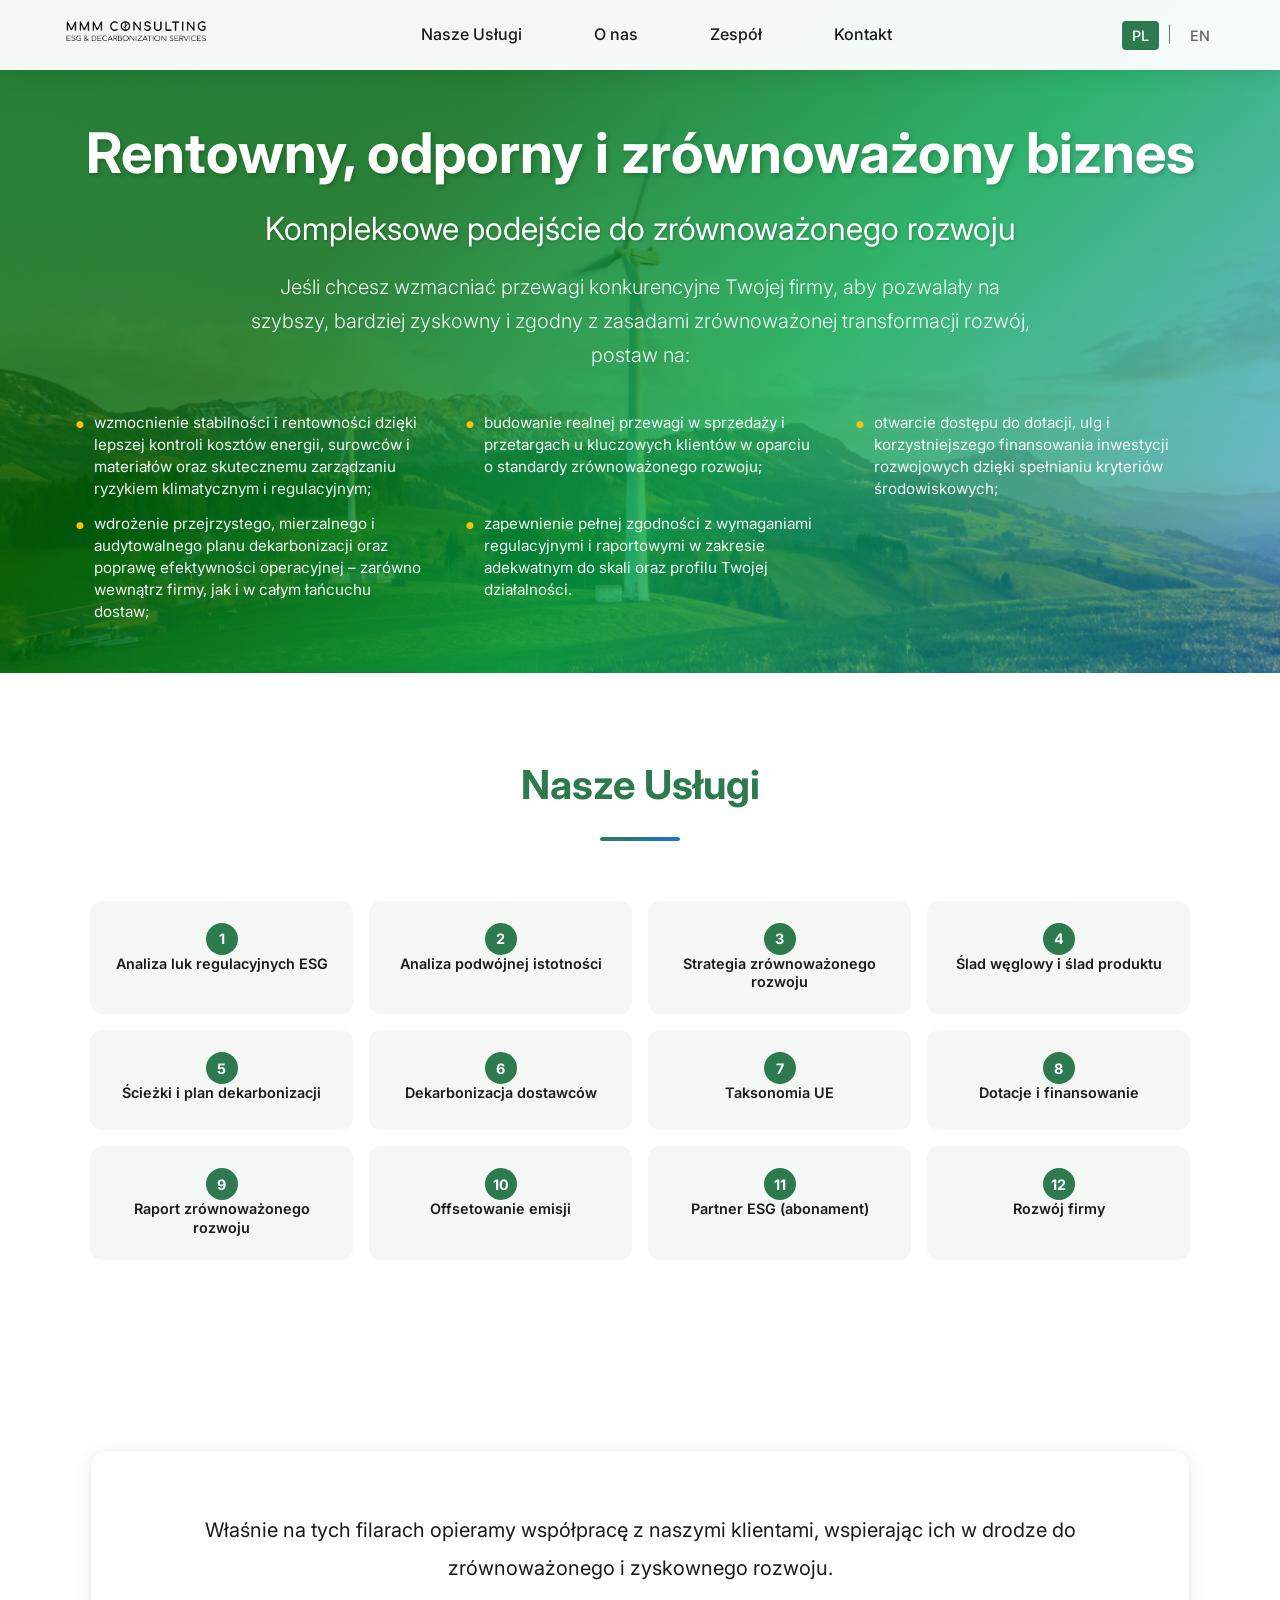
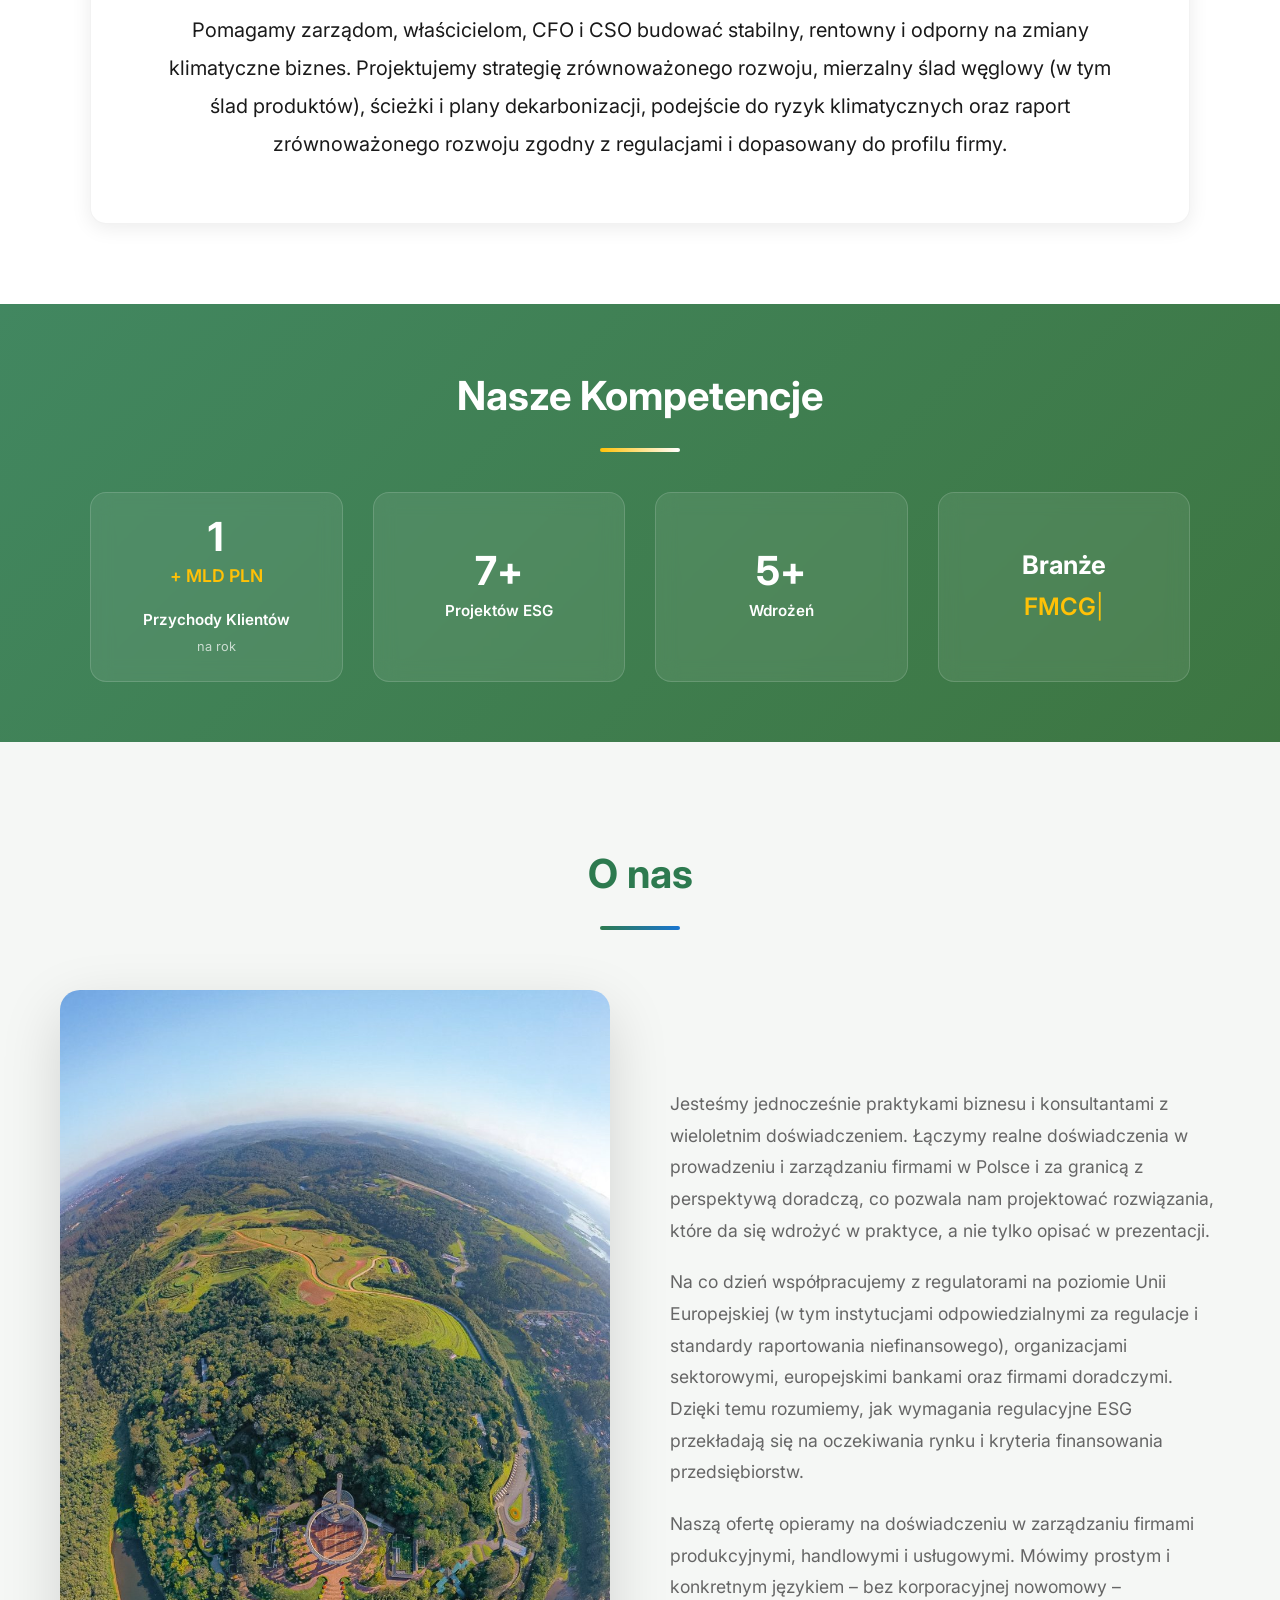
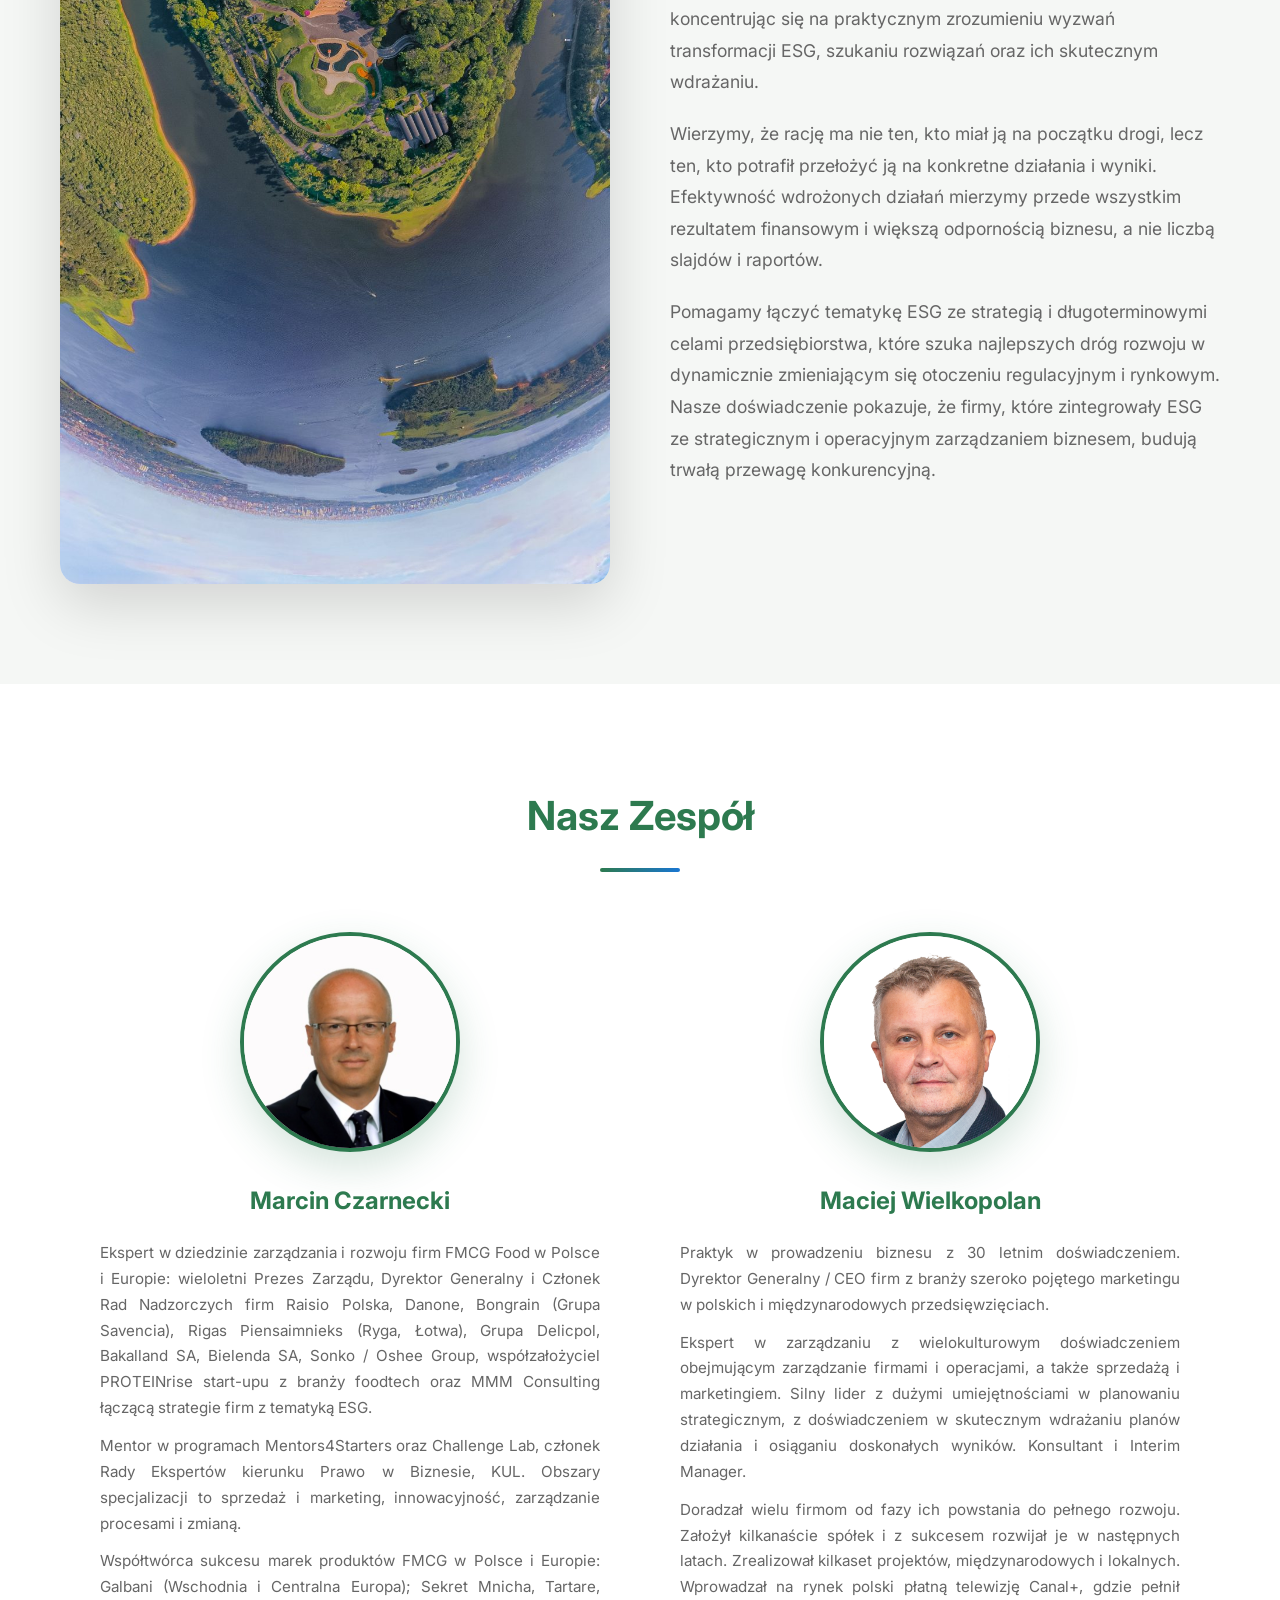
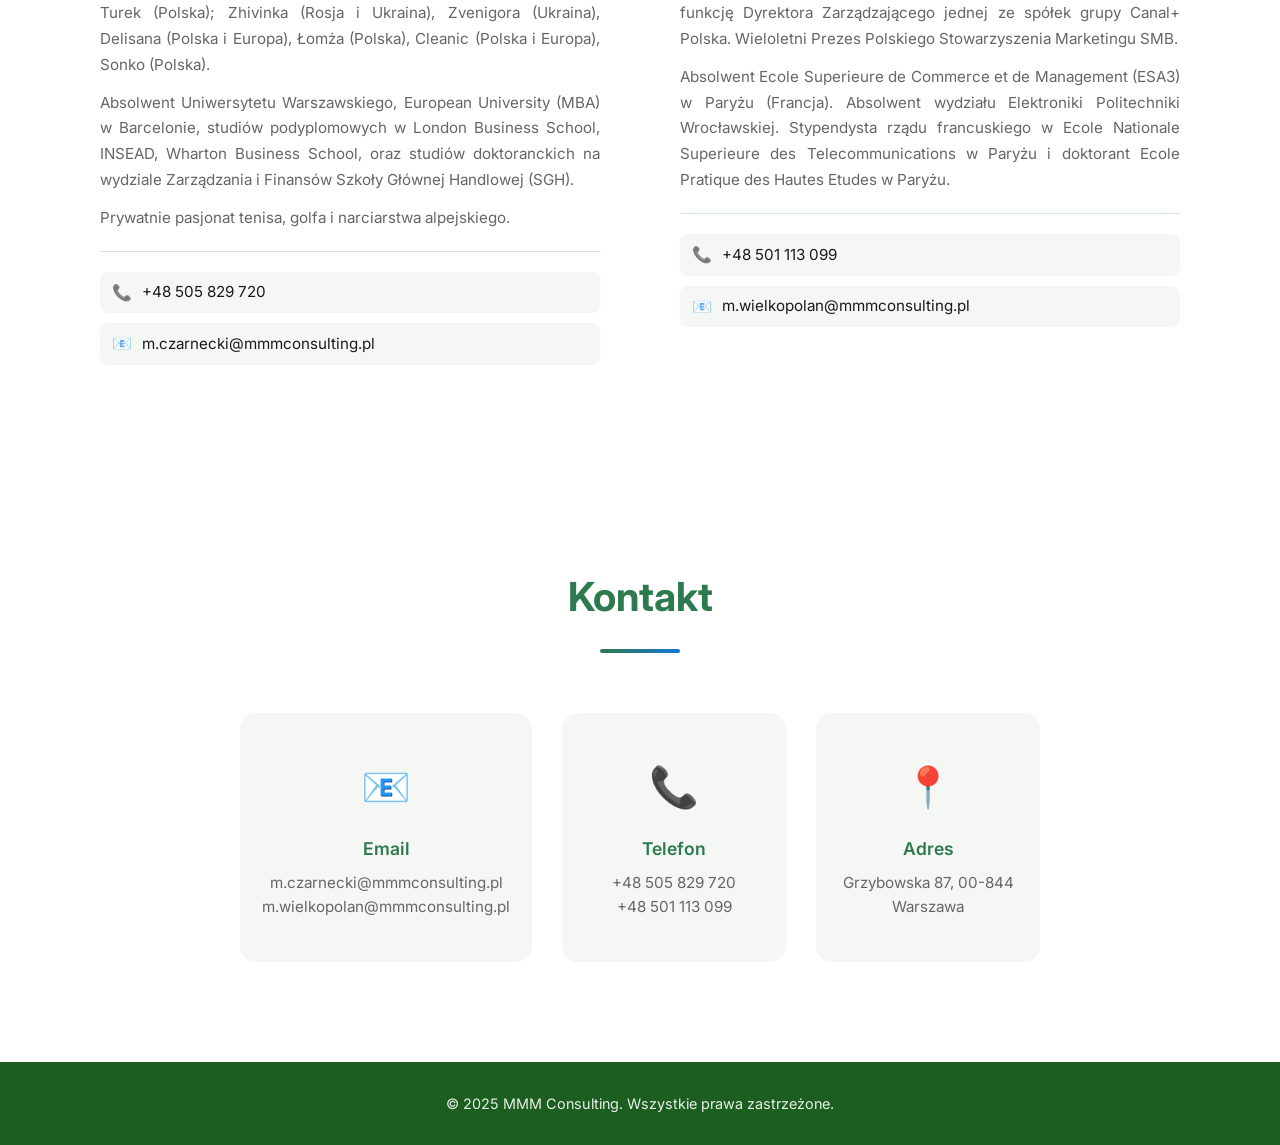
==== commit 687907e6: "Remove redundant hero description text for clarity and conciseness" ====
--- a/index.html
+++ b/index.html
@@ -152,7 +152,6 @@
             <div class="hero-description">
                 <p data-i18n="hero.desc1">Właśnie na tych filarach opieramy współpracę z naszymi klientami, wspierając ich w drodze do zrównoważonego i zyskownego rozwoju.</p>
                 <p data-i18n="hero.desc2">Pomagamy zarządom, właścicielom, CFO i CSO budować stabilny, rentowny i odporny na zmiany klimatyczne biznes. Projektujemy strategię zrównoważonego rozwoju, mierzalny ślad węglowy (w tym ślad produktów), ścieżki i plany dekarbonizacji, podejście do ryzyk klimatycznych oraz raport zrównoważonego rozwoju zgodny z regulacjami i dopasowany do profilu firmy.</p>
-                <p data-i18n="hero.desc3">Poniżej przedstawiamy zakres usług, które wspierają przejście od rozproszonych wymogów i oczekiwań rynku do spójnie zaplanowanej, biznesowo uzasadnionej transformacji Twojego biznesu.</p>
             </div>
         </div>
     </section>
--- a/styles.css
+++ b/styles.css
@@ -1398,12 +1398,11 @@
     
     .team-contact {
         flex-direction: column;
-        opacity: 0;
-        transform: translateY(30px);
-    }
-    to {
-        opacity: 1;
-        transform: translateY(0);
+        gap: 10px;
+    }
+    
+    .team-contact-item {
+        font-size: 0.9rem;
     }
 }
 
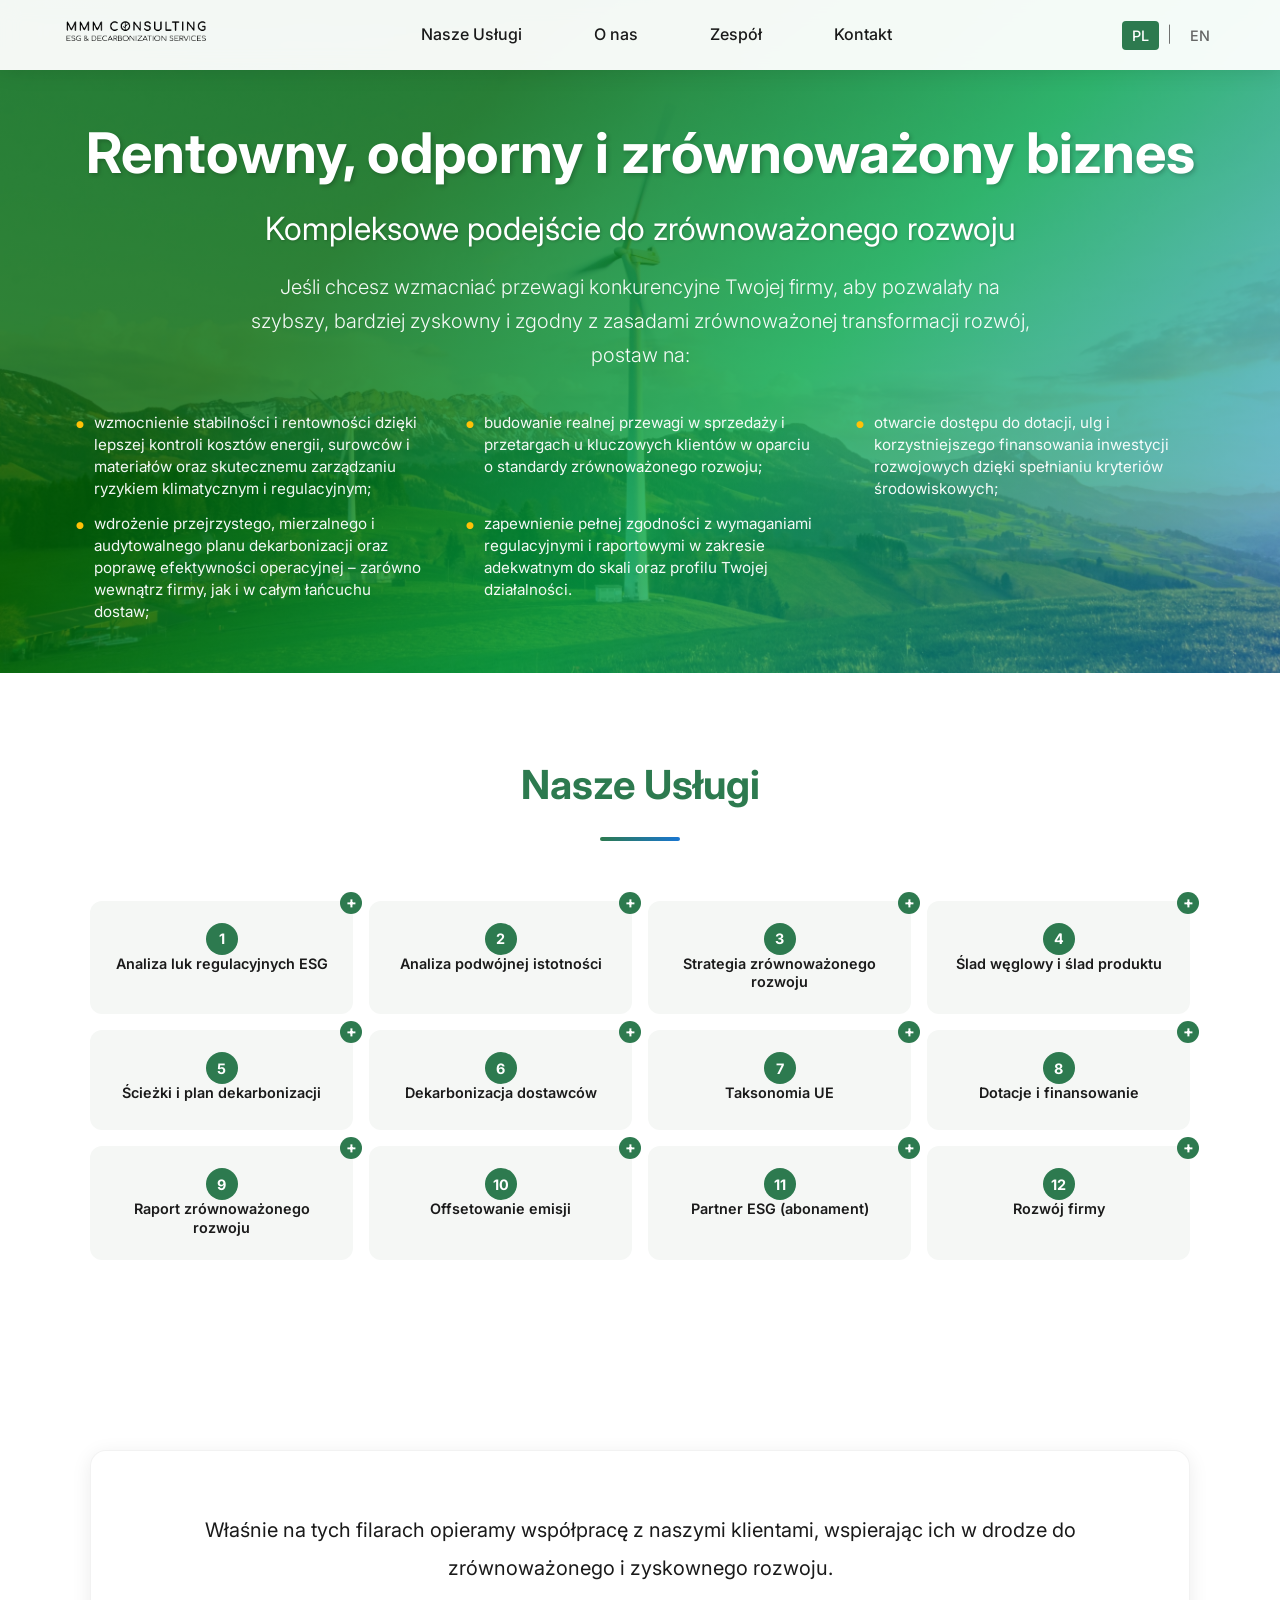
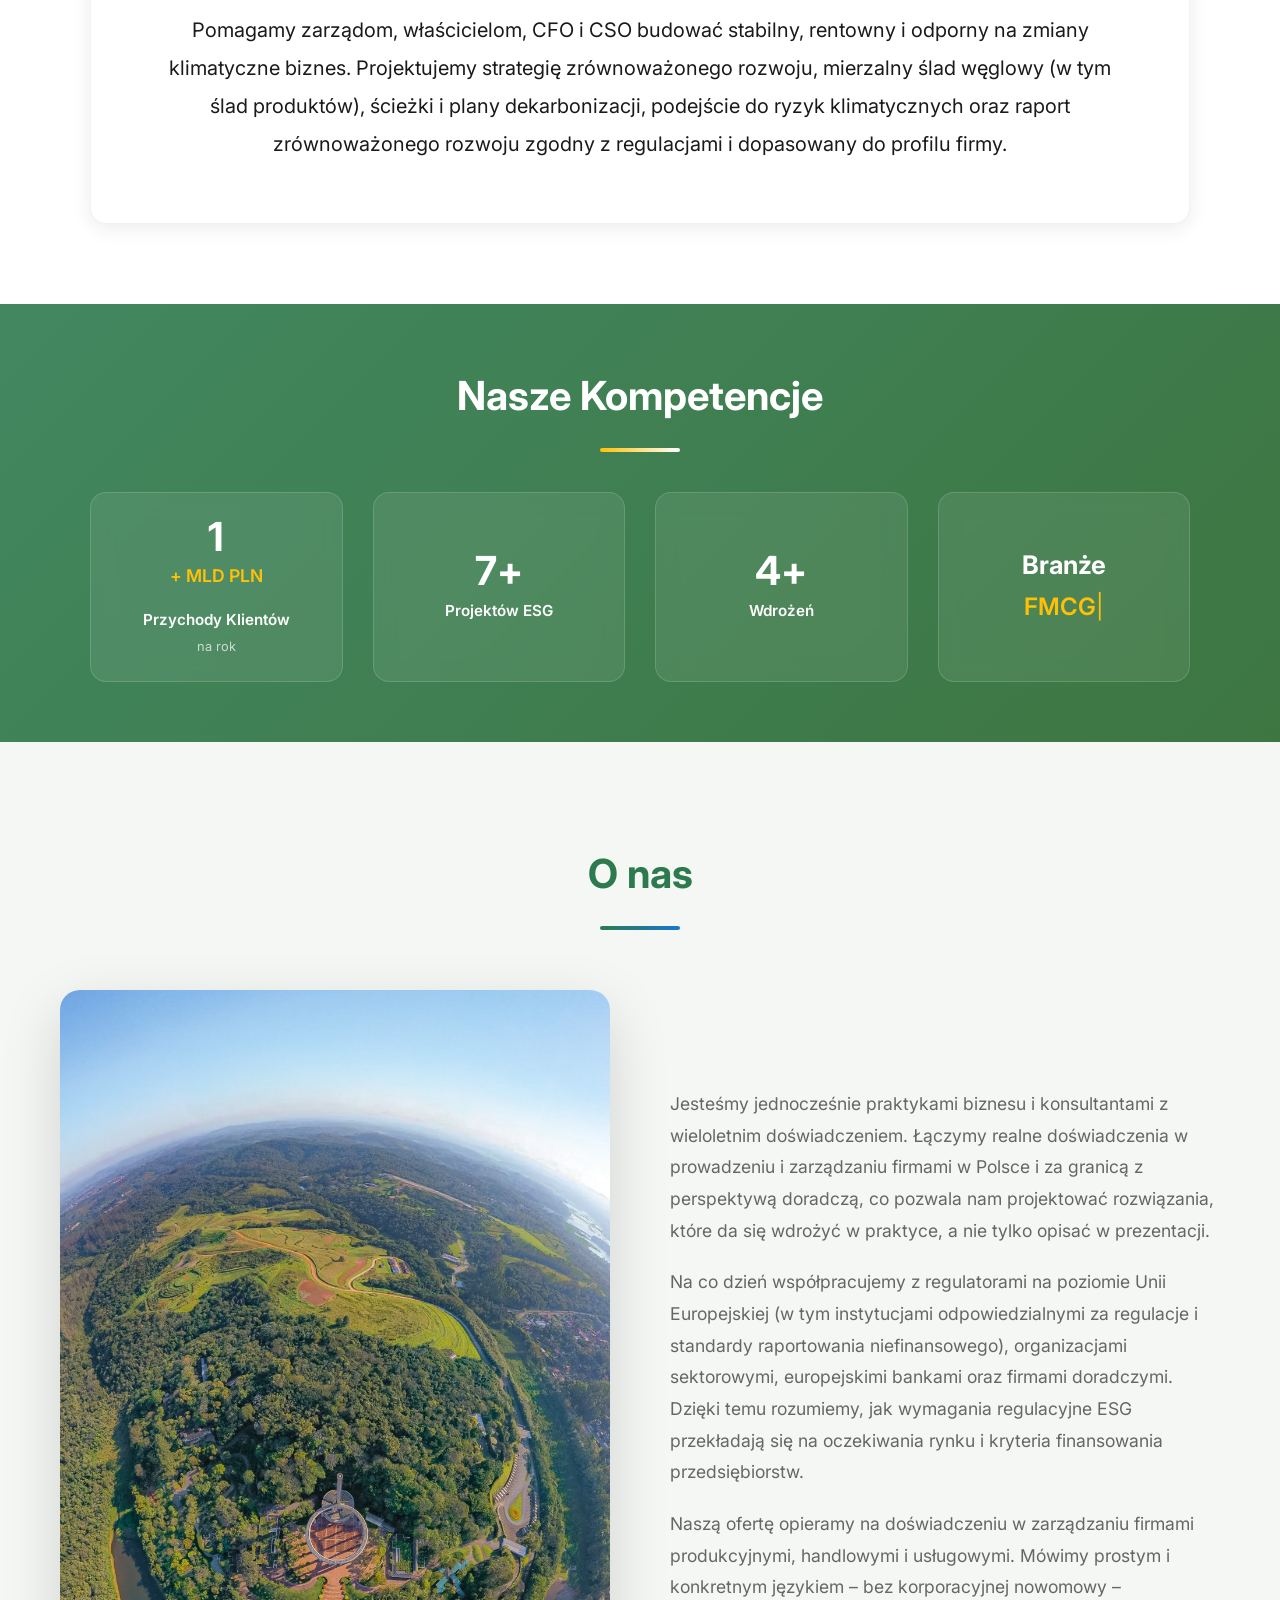
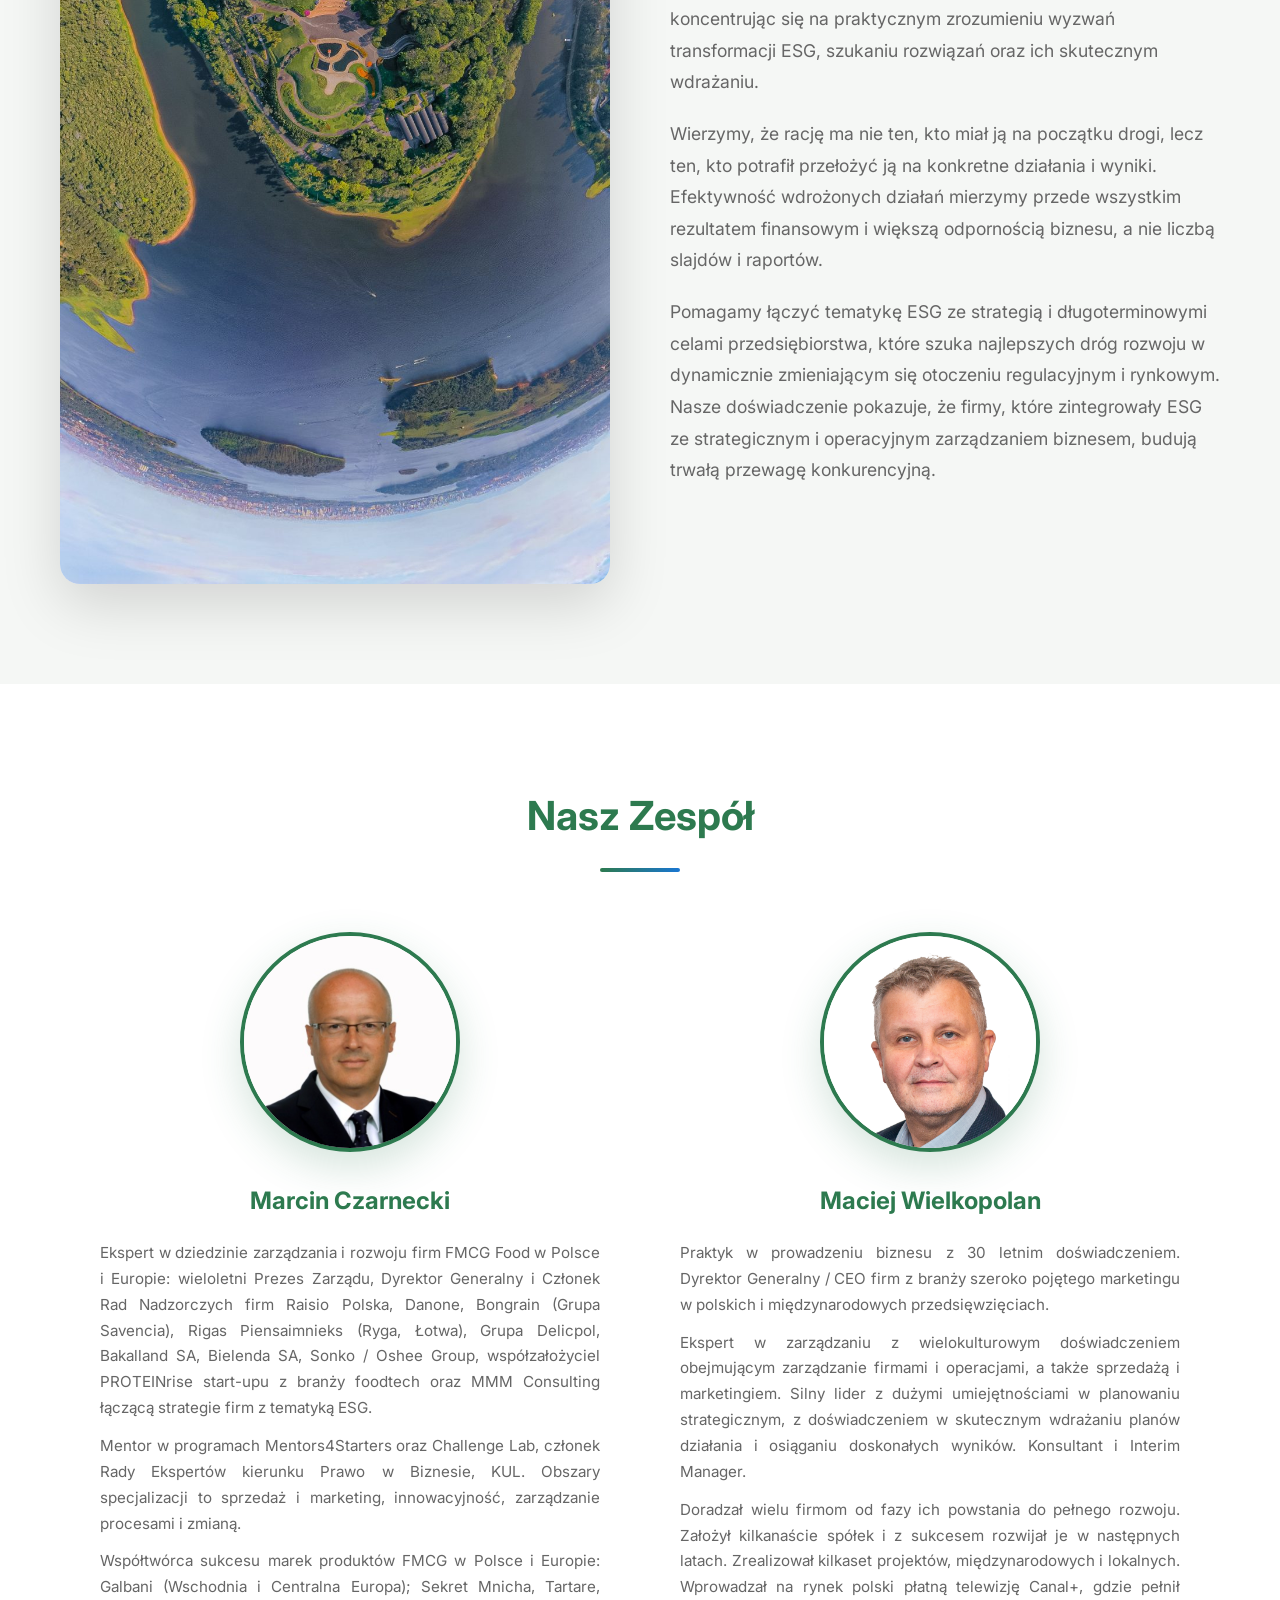
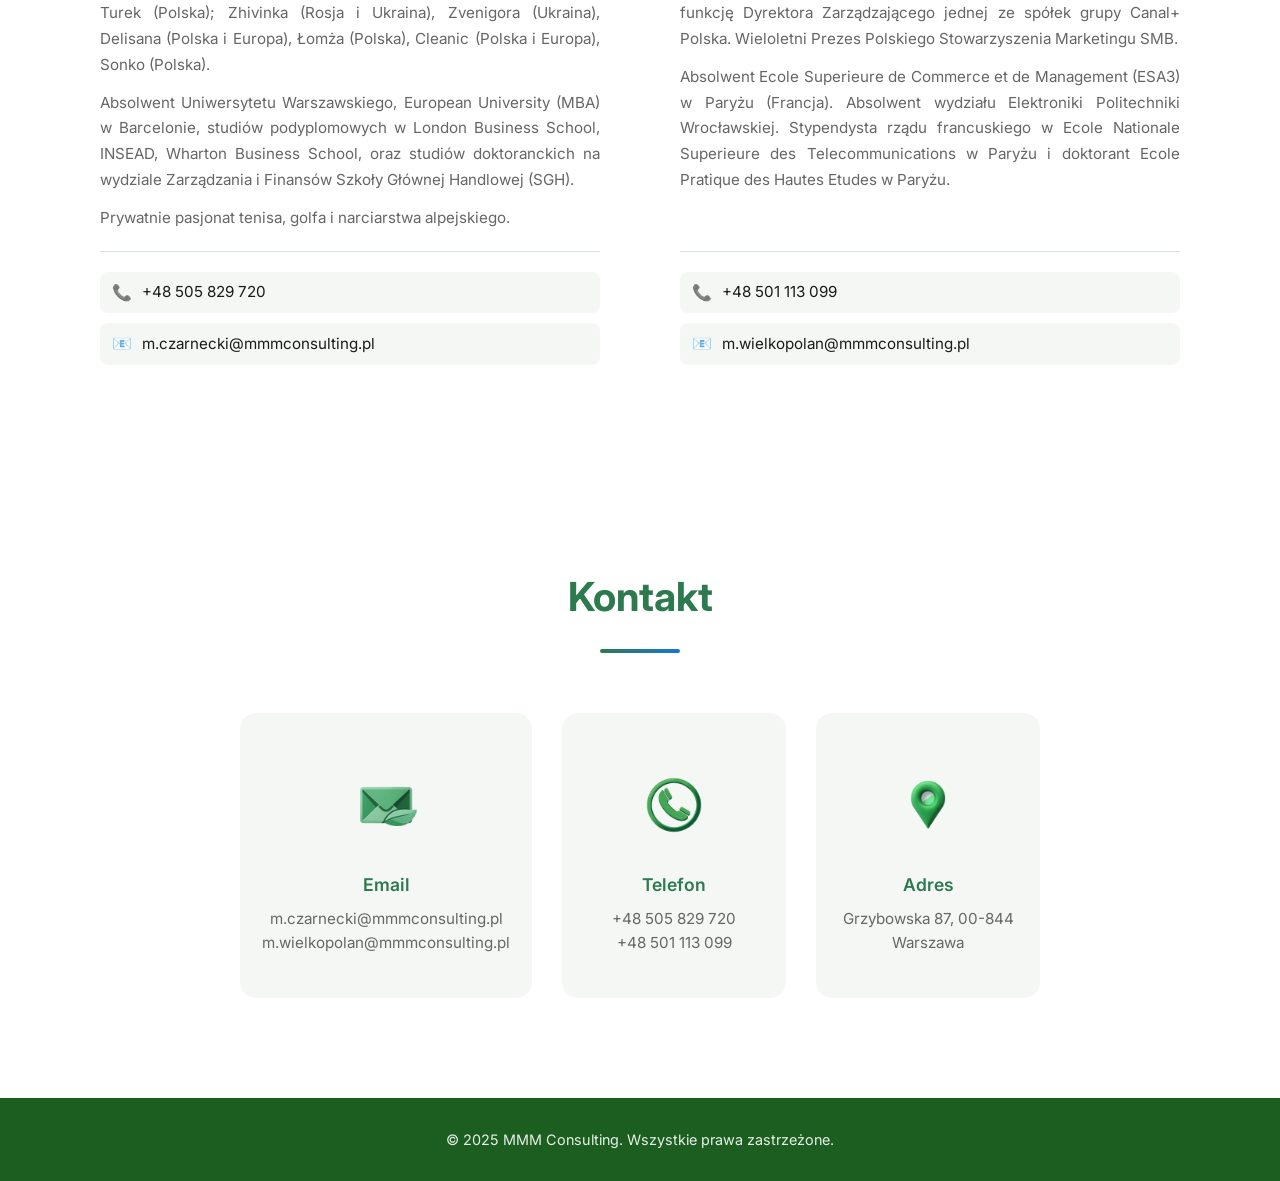
==== commit 8d76f43c: "Refactor code structure for improved readability and maintainability" ====
--- a/index.html
+++ b/index.html
@@ -67,72 +67,84 @@
                 <div class="service-card-compact" data-service="1">
                     <div class="service-number-small">1</div>
                     <h3 class="service-title-compact" data-i18n="service1.short">Analiza luk regulacyjnych ESG</h3>
+                    <span class="service-expand-icon">+</span>
                 </div>
                 
                 <!-- Service 2 -->
                 <div class="service-card-compact" data-service="2">
                     <div class="service-number-small">2</div>
                     <h3 class="service-title-compact" data-i18n="service2.short">Analiza podwójnej istotności</h3>
+                    <span class="service-expand-icon">+</span>
                 </div>
                 
                 <!-- Service 3 -->
                 <div class="service-card-compact" data-service="3">
                     <div class="service-number-small">3</div>
                     <h3 class="service-title-compact" data-i18n="service3.short">Strategia zrównoważonego rozwoju</h3>
+                    <span class="service-expand-icon">+</span>
                 </div>
                 
                 <!-- Service 4 -->
                 <div class="service-card-compact" data-service="4">
                     <div class="service-number-small">4</div>
                     <h3 class="service-title-compact" data-i18n="service4.short">Ślad węglowy i ślad produktu</h3>
+                    <span class="service-expand-icon">+</span>
                 </div>
                 
                 <!-- Service 5 -->
                 <div class="service-card-compact" data-service="5">
                     <div class="service-number-small">5</div>
                     <h3 class="service-title-compact" data-i18n="service5.short">Ścieżki i plan dekarbonizacji</h3>
+                    <span class="service-expand-icon">+</span>
                 </div>
                 
                 <!-- Service 6 -->
                 <div class="service-card-compact" data-service="6">
                     <div class="service-number-small">6</div>
                     <h3 class="service-title-compact" data-i18n="service6.short">Dekarbonizacja dostawców</h3>
+                    <span class="service-expand-icon">+</span>
                 </div>
                 
                 <!-- Service 7 -->
                 <div class="service-card-compact" data-service="7">
                     <div class="service-number-small">7</div>
                     <h3 class="service-title-compact" data-i18n="service7.short">Taksonomia UE</h3>
+                    <span class="service-expand-icon">+</span>
                 </div>
                 
                 <!-- Service 8 -->
                 <div class="service-card-compact" data-service="8">
                     <div class="service-number-small">8</div>
                     <h3 class="service-title-compact" data-i18n="service8.short">Dotacje i finansowanie</h3>
+                    <span class="service-expand-icon">+</span>
                 </div>
                 
                 <!-- Service 9 -->
                 <div class="service-card-compact" data-service="9">
                     <div class="service-number-small">9</div>
                     <h3 class="service-title-compact" data-i18n="service9.short">Raport zrównoważonego rozwoju</h3>
+                    <span class="service-expand-icon">+</span>
                 </div>
                 
                 <!-- Service 10 -->
                 <div class="service-card-compact" data-service="10">
                     <div class="service-number-small">10</div>
                     <h3 class="service-title-compact" data-i18n="service10.short">Offsetowanie emisji</h3>
+                    <span class="service-expand-icon">+</span>
                 </div>
                 
                 <!-- Service 11 -->
                 <div class="service-card-compact" data-service="11">
                     <div class="service-number-small">11</div>
                     <h3 class="service-title-compact" data-i18n="service11.short">Partner ESG (abonament)</h3>
+                    <span class="service-expand-icon">+</span>
                 </div>
                 
                 <!-- Service 12 -->
                 <div class="service-card-compact" data-service="12">
                     <div class="service-number-small">12</div>
                     <h3 class="service-title-compact" data-i18n="service12.short">Rozwój firmy</h3>
+                    <span class="service-expand-icon">+</span>
                 </div>
             </div>
             
@@ -296,7 +308,7 @@
             <div class="contact-content">
                 <div class="contact-info">
                     <div class="contact-item">
-                        <div class="contact-icon">📧</div>
+                        <div class="contact-icon"><img src="imgs/icon_email.png" alt="Email"></div>
                         <div class="contact-details">
                             <h3 data-i18n="contact.email">Email</h3>
                             <p>m.czarnecki@mmmconsulting.pl</p>
@@ -304,7 +316,7 @@
                         </div>
                     </div>
                     <div class="contact-item">
-                        <div class="contact-icon">📞</div>
+                        <div class="contact-icon"><img src="imgs/icon_phone.png" alt="Telefon"></div>
                         <div class="contact-details">
                             <h3 data-i18n="contact.phone">Telefon</h3>
                             <p>+48 505 829 720</p>
@@ -312,7 +324,7 @@
                         </div>
                     </div>
                     <div class="contact-item">
-                        <div class="contact-icon">📍</div>
+                        <div class="contact-icon"><img src="imgs/icon_location.png" alt="Adres"></div>
                         <div class="contact-details">
                             <h3 data-i18n="contact.address">Adres</h3>
                             <p data-i18n="contact.addressValue">Grzybowska 87, 00-844 Warszawa</p>
--- a/styles.css
+++ b/styles.css
@@ -441,6 +441,7 @@
     align-items: center;
     text-align: center;
     min-height: 100px;
+    position: relative;
 }
 
 .service-card-compact:hover {
@@ -481,6 +482,35 @@
     color: var(--text-dark);
     line-height: 1.3;
     margin: 0;
+}
+
+.service-expand-icon {
+    display: inline-flex;
+    align-items: center;
+    justify-content: center;
+    width: 22px;
+    height: 22px;
+    background: var(--primary-green);
+    color: var(--white);
+    font-size: 1rem;
+    font-weight: 700;
+    border-radius: 50%;
+    line-height: 1;
+    padding-bottom: 2px;
+    transition: transform 0.3s ease, background 0.3s ease;
+    position: absolute;
+    top: -11px;
+    right: -11px;
+}
+
+.service-card-compact:hover .service-expand-icon {
+    background: var(--dark-green);
+    transform: scale(1.1);
+}
+
+.service-card-compact.active .service-expand-icon {
+    transform: rotate(45deg);
+    background: var(--dark-green);
 }
 
 /* Service Detail Panel */
@@ -845,8 +875,20 @@
 }
 
 .contact-icon {
-    font-size: 2.5rem;
+    width: 100px;
+    height: 100px;
     margin-bottom: 16px;
+    display: flex;
+    align-items: center;
+    justify-content: center;
+    margin-left: auto;
+    margin-right: auto;
+}
+
+.contact-icon img {
+    width: 100%;
+    height: 100%;
+    object-fit: contain;
 }
 
 .contact-details h3 {
@@ -880,6 +922,7 @@
     flex-direction: column;
     align-items: center;
     text-align: center;
+    height: 100%;
 }
 
 .team-photo {
@@ -923,6 +966,9 @@
 
 .team-info {
     max-width: 500px;
+    display: flex;
+    flex-direction: column;
+    flex-grow: 1;
 }
 
 .team-bio {
@@ -942,7 +988,7 @@
     display: flex;
     flex-direction: column;
     gap: 10px;
-    margin-top: 20px;
+    margin-top: auto;
     padding-top: 20px;
     border-top: 1px solid rgba(45, 122, 79, 0.2);
 }
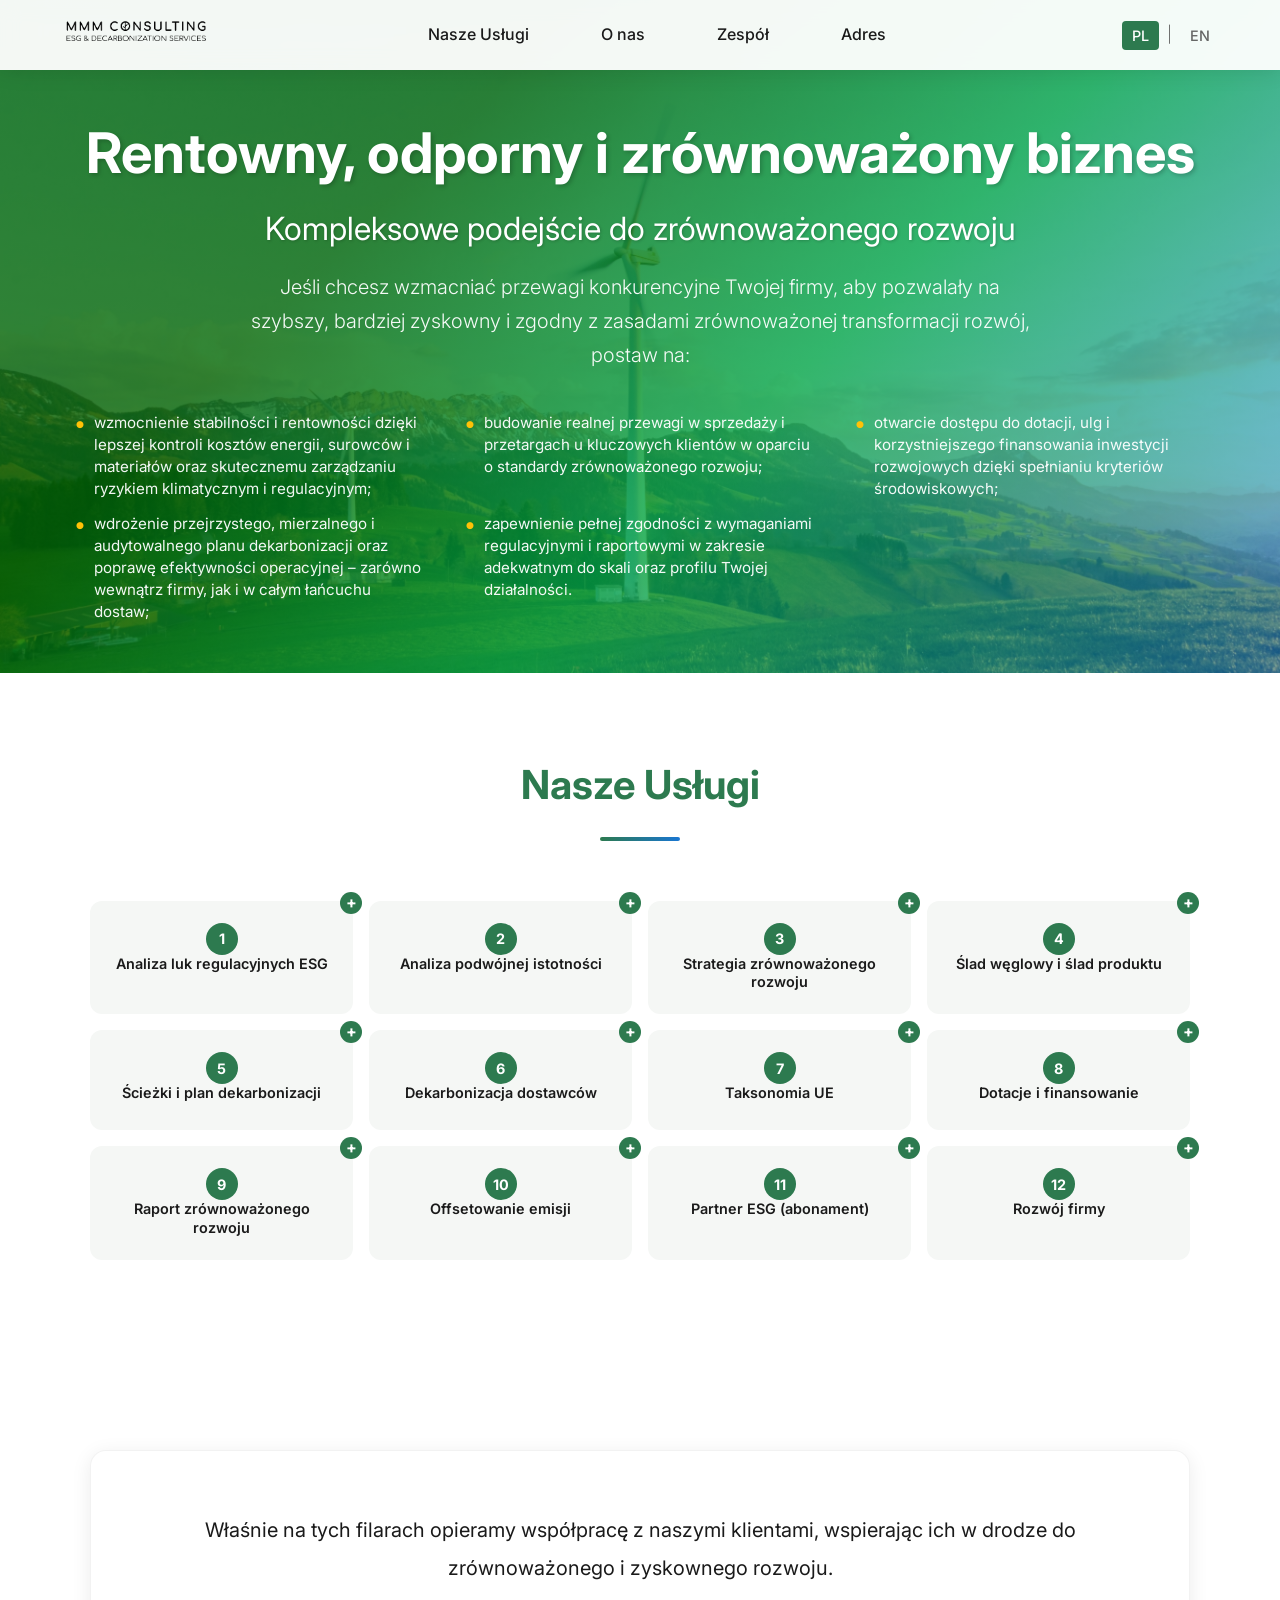
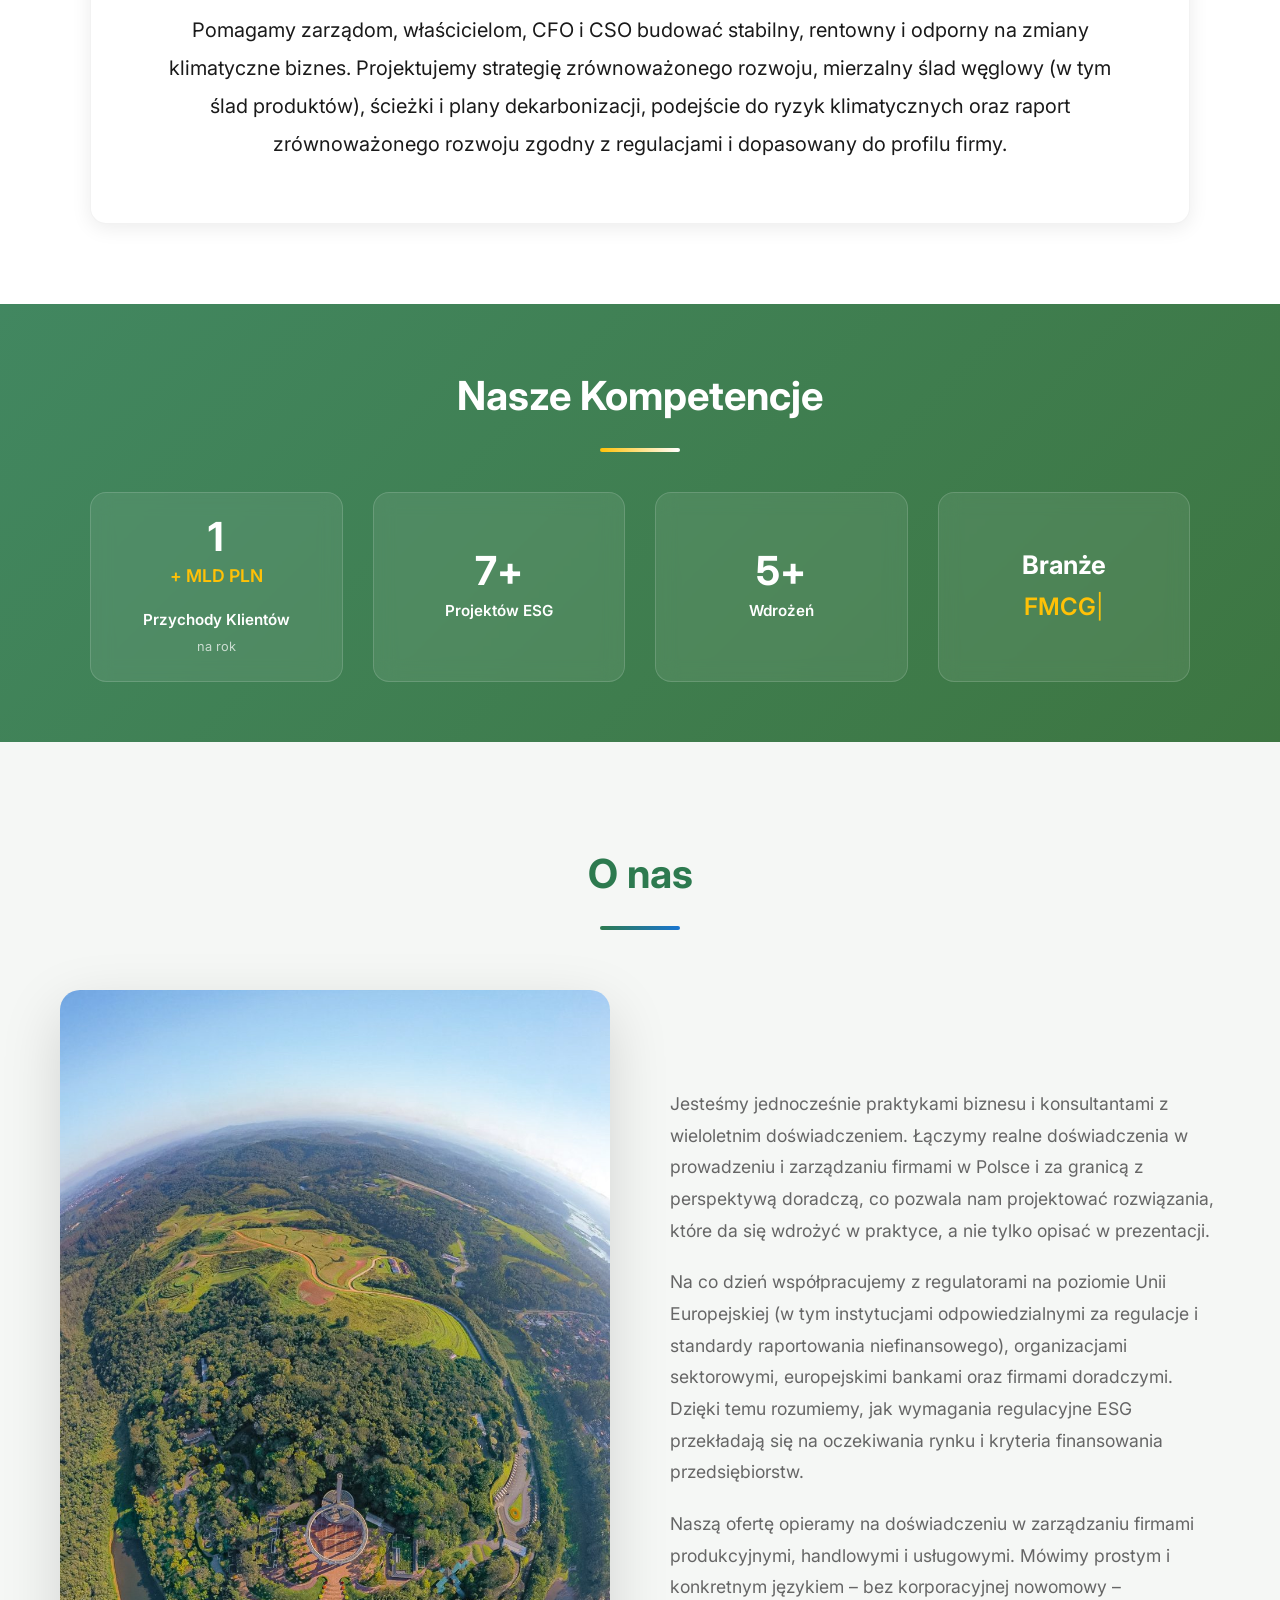
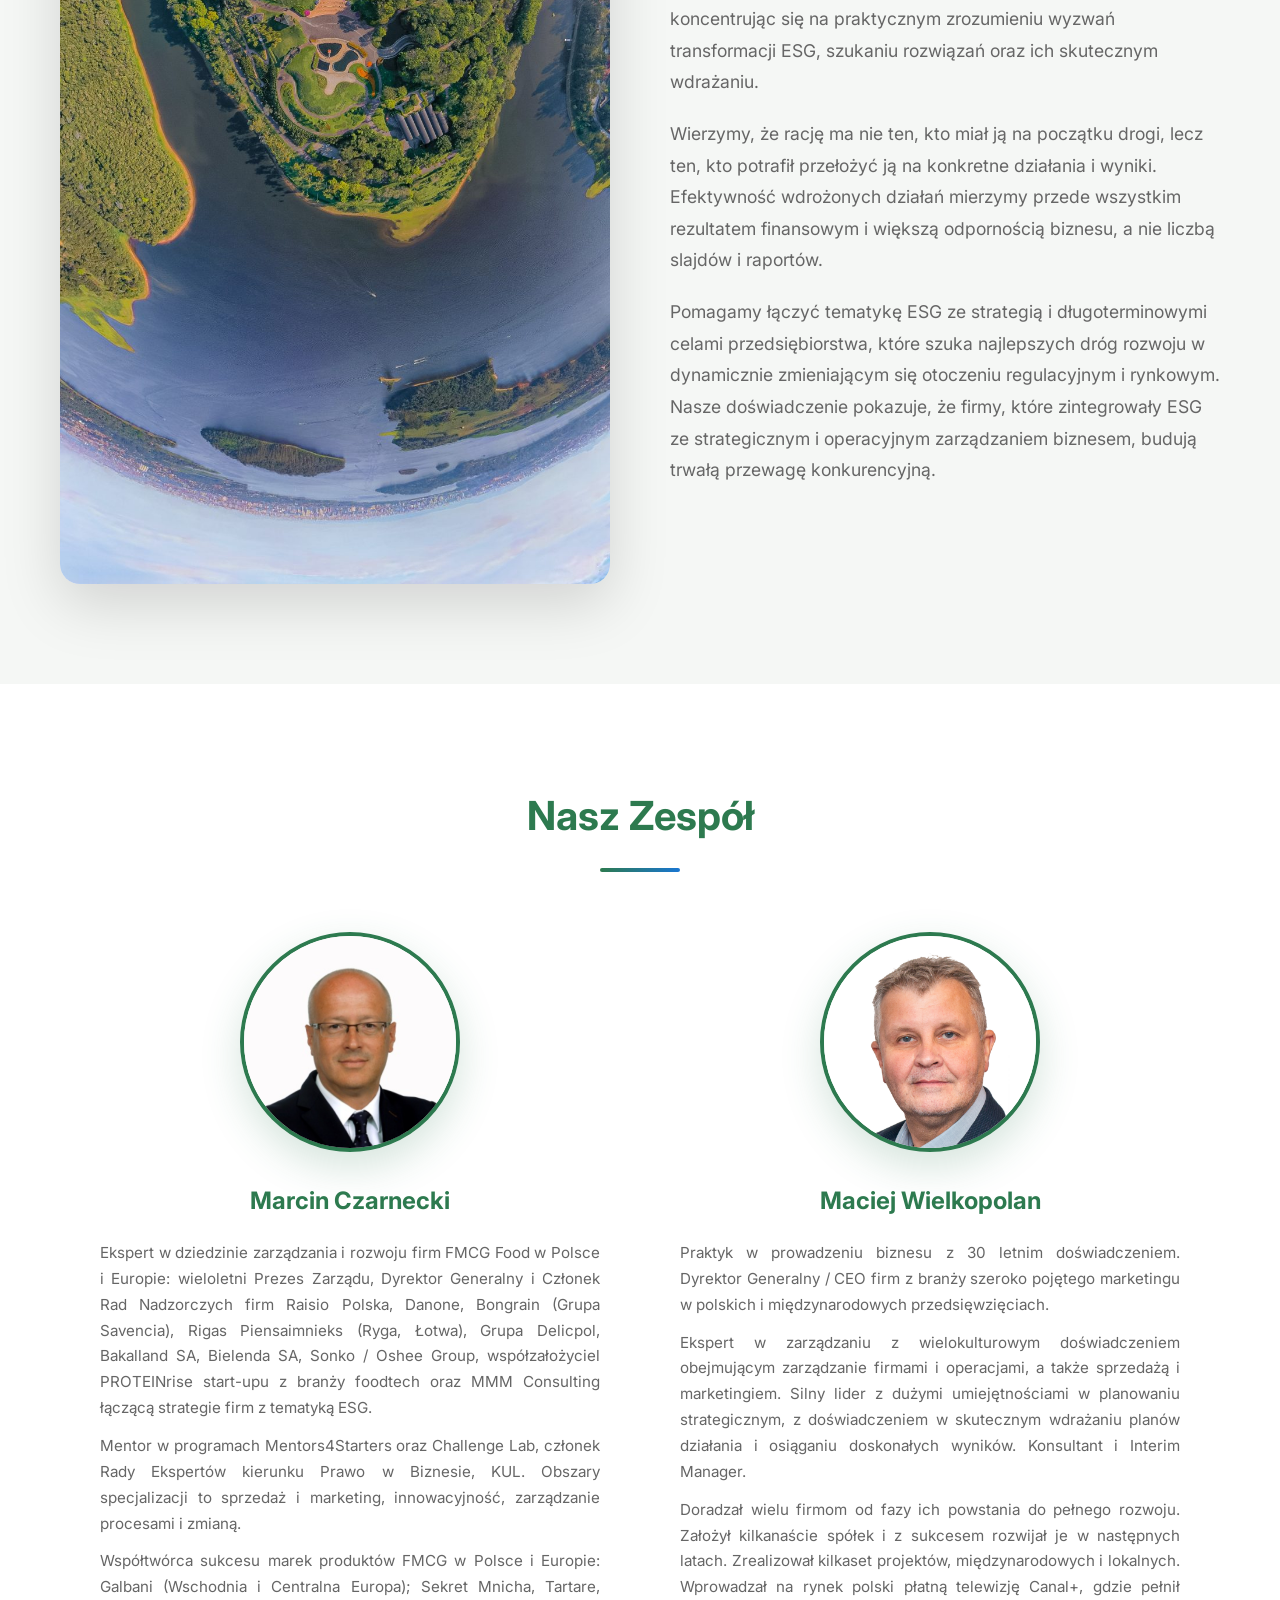
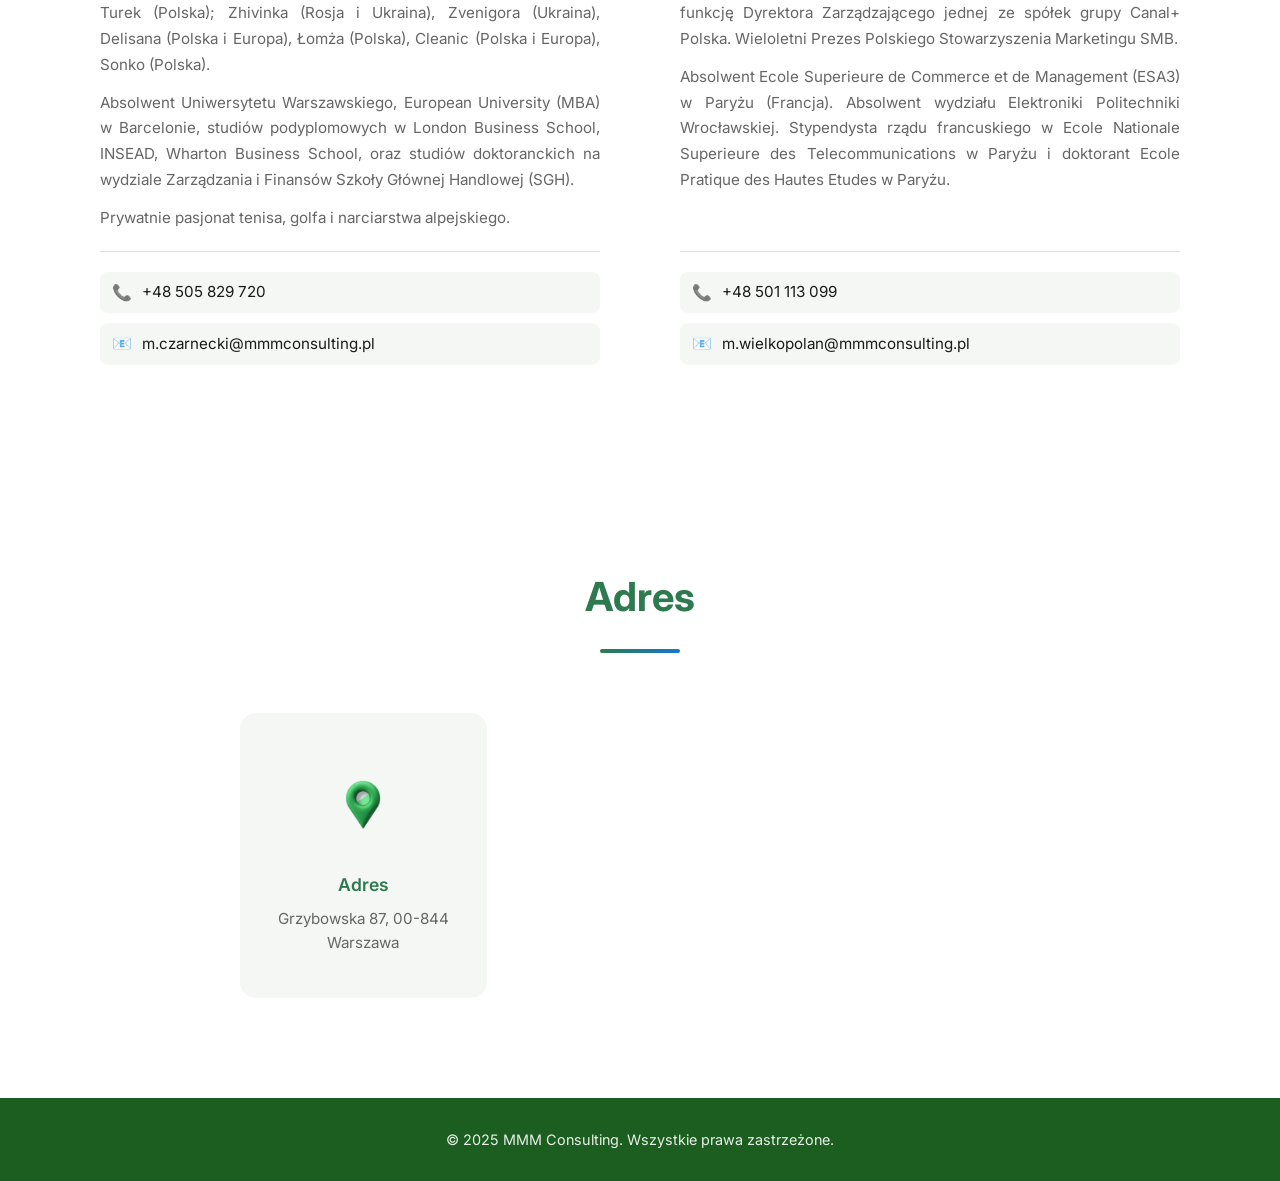
==== commit da4debaf: "Update contact section terminology for clarity and consistency" ====
--- a/index.html
+++ b/index.html
@@ -23,7 +23,7 @@
                 <li><a href="#services" class="nav-link" data-i18n="nav.services">Nasze Usługi</a></li>
                 <li><a href="#about" class="nav-link" data-i18n="nav.about">O nas</a></li>
                 <li><a href="#team" class="nav-link" data-i18n="nav.team">Zespół</a></li>
-                <li><a href="#contact" class="nav-link" data-i18n="nav.contact">Kontakt</a></li>
+                <li><a href="#contact" class="nav-link" data-i18n="nav.contact">Adres</a></li>
             </ul>
             <div class="lang-toggle">
                 <button class="lang-btn active" data-lang="pl">PL</button>
@@ -304,25 +304,9 @@
     <!-- Contact Section -->
     <section class="contact" id="contact">
         <div class="container">
-            <h2 class="section-title" data-i18n="contact.title">Kontakt</h2>
+            <h2 class="section-title" data-i18n="contact.title">Adres</h2>
             <div class="contact-content">
                 <div class="contact-info">
-                    <div class="contact-item">
-                        <div class="contact-icon"><img src="imgs/icon_email.png" alt="Email"></div>
-                        <div class="contact-details">
-                            <h3 data-i18n="contact.email">Email</h3>
-                            <p>m.czarnecki@mmmconsulting.pl</p>
-                            <p>m.wielkopolan@mmmconsulting.pl</p>
-                        </div>
-                    </div>
-                    <div class="contact-item">
-                        <div class="contact-icon"><img src="imgs/icon_phone.png" alt="Telefon"></div>
-                        <div class="contact-details">
-                            <h3 data-i18n="contact.phone">Telefon</h3>
-                            <p>+48 505 829 720</p>
-                            <p>+48 501 113 099</p>
-                        </div>
-                    </div>
                     <div class="contact-item">
                         <div class="contact-icon"><img src="imgs/icon_location.png" alt="Adres"></div>
                         <div class="contact-details">
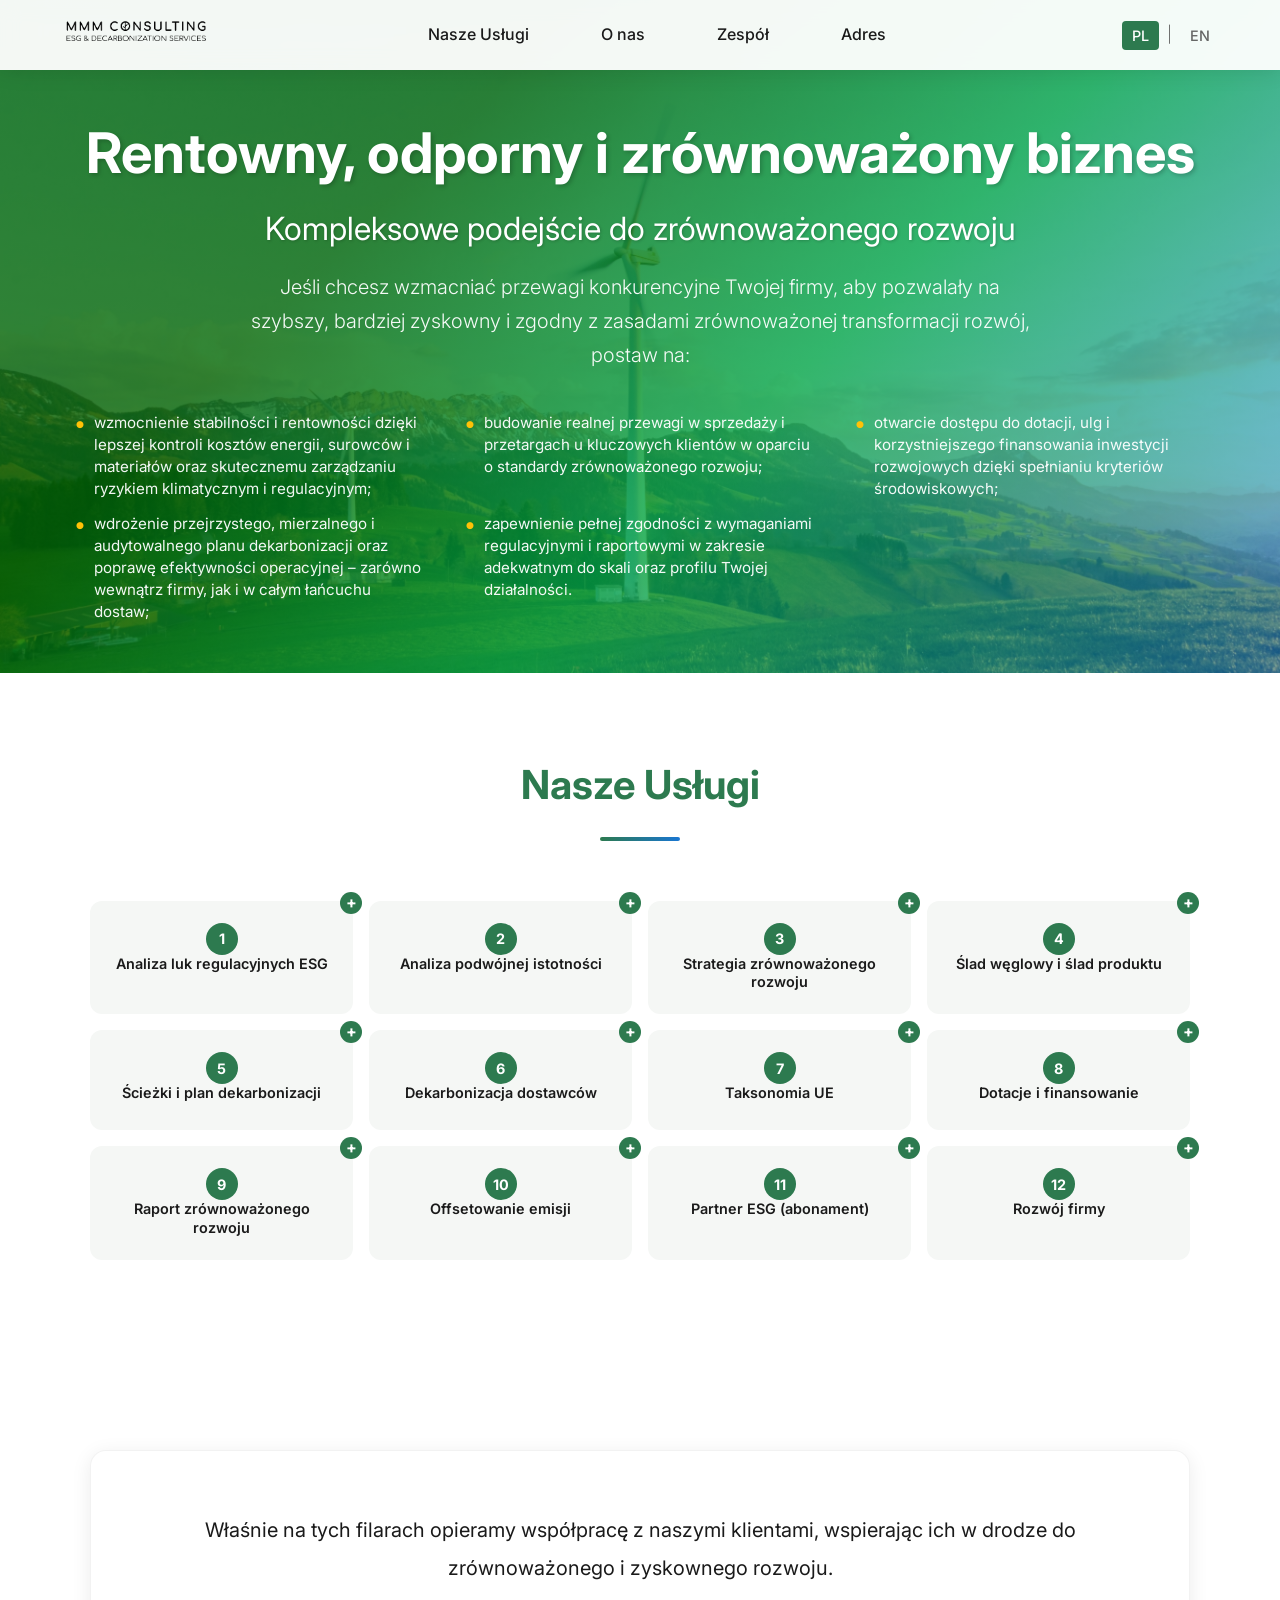
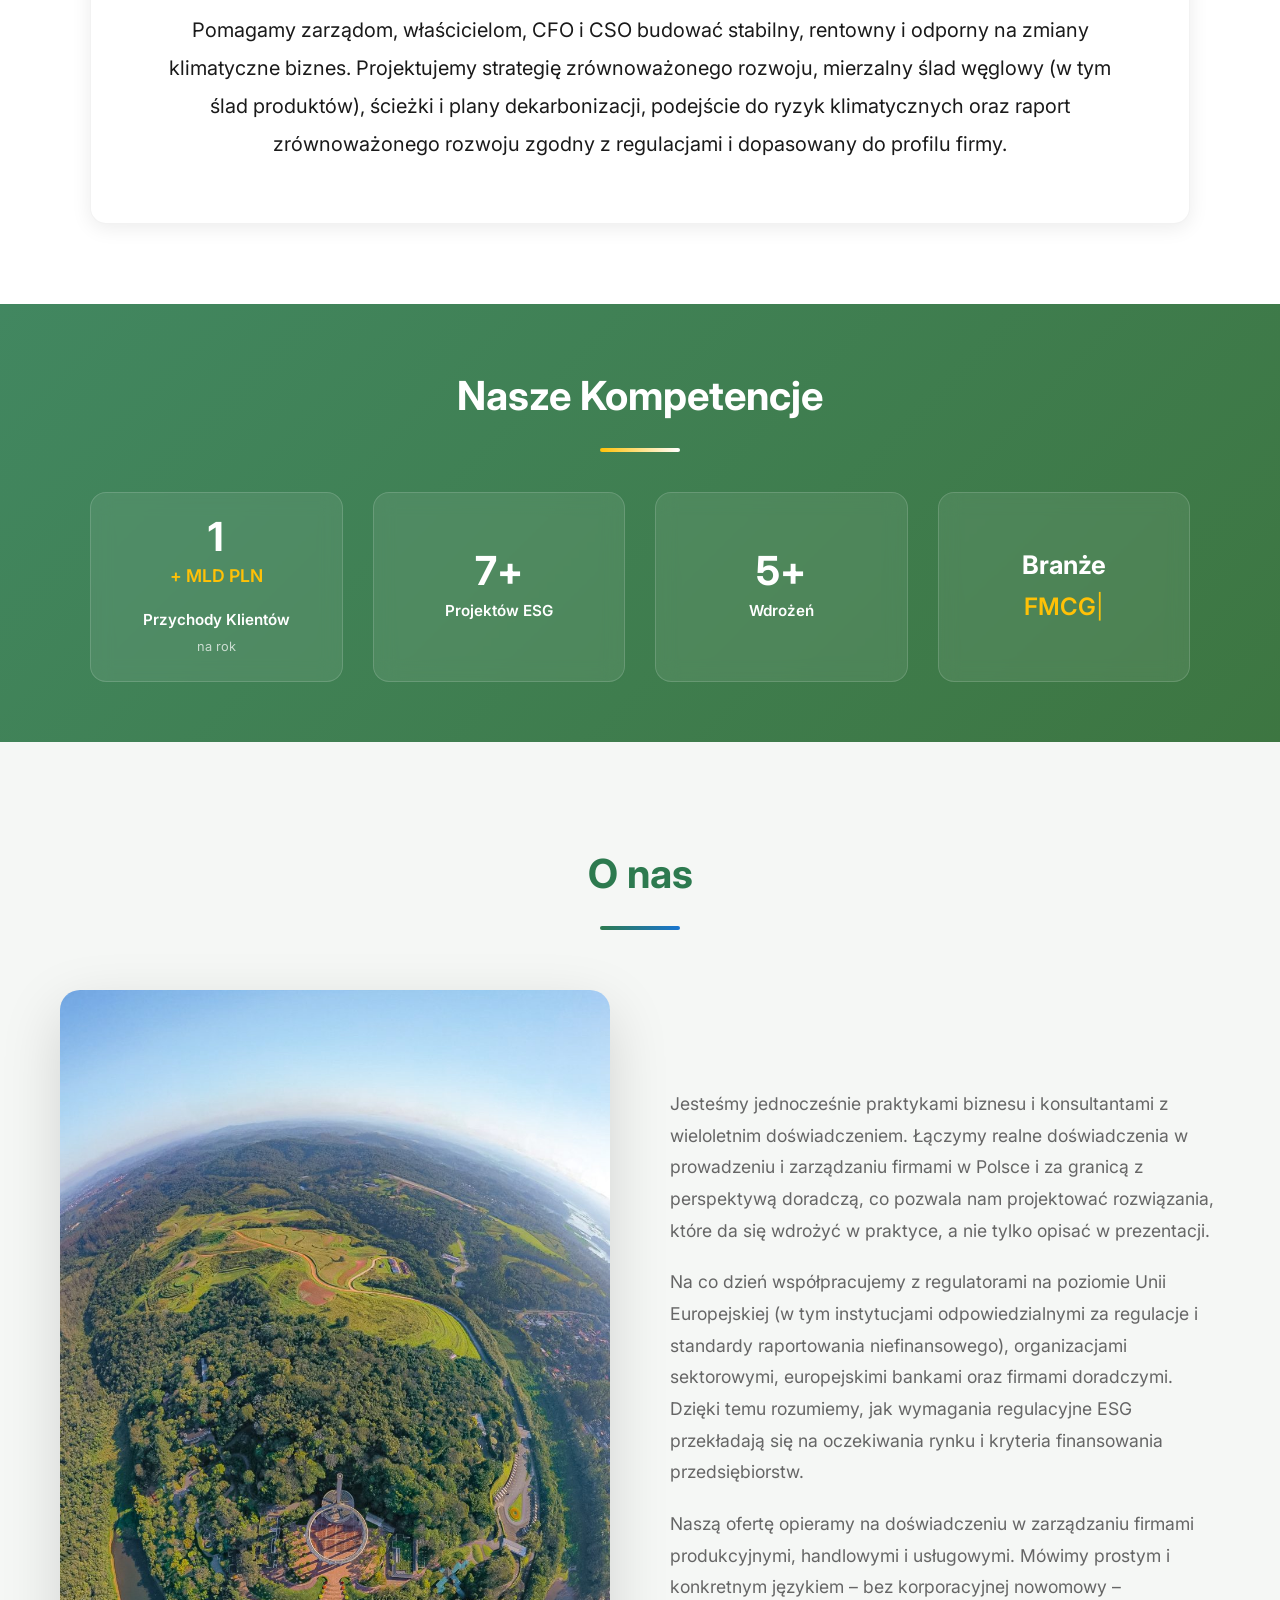
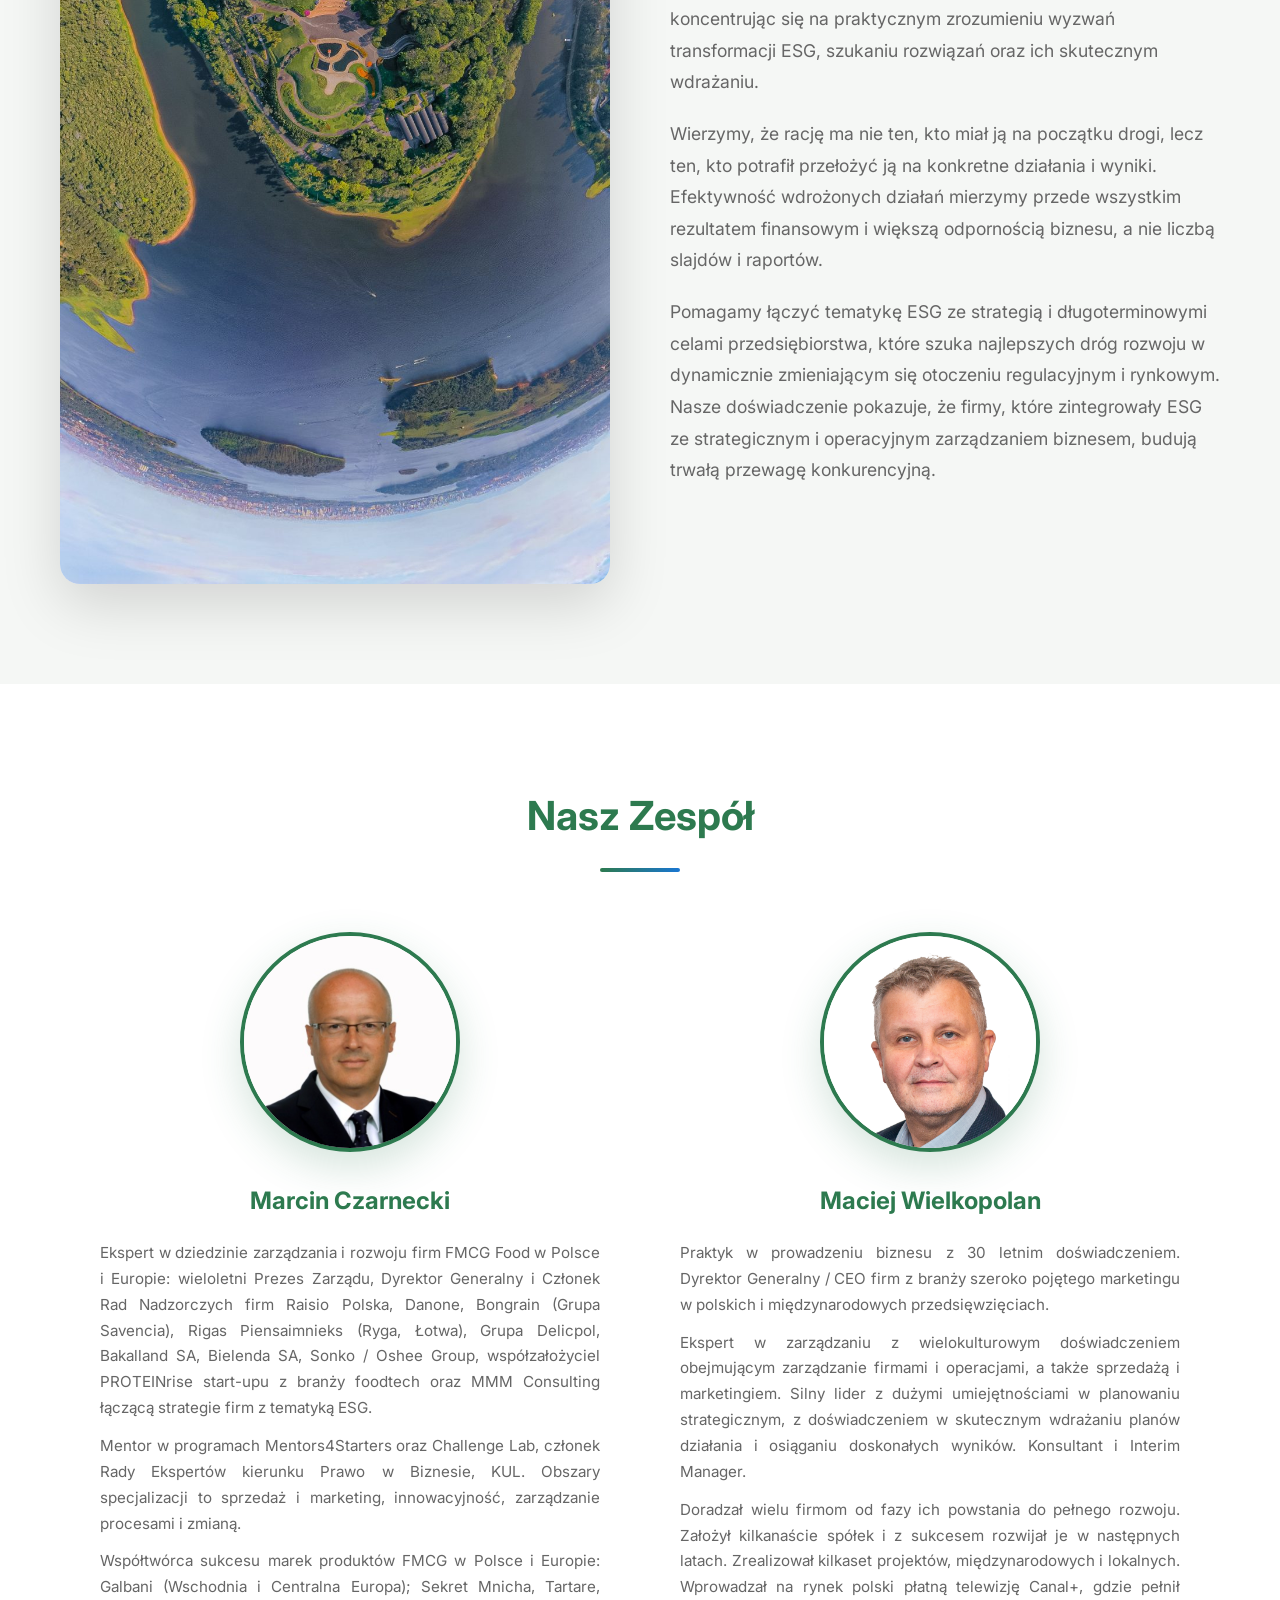
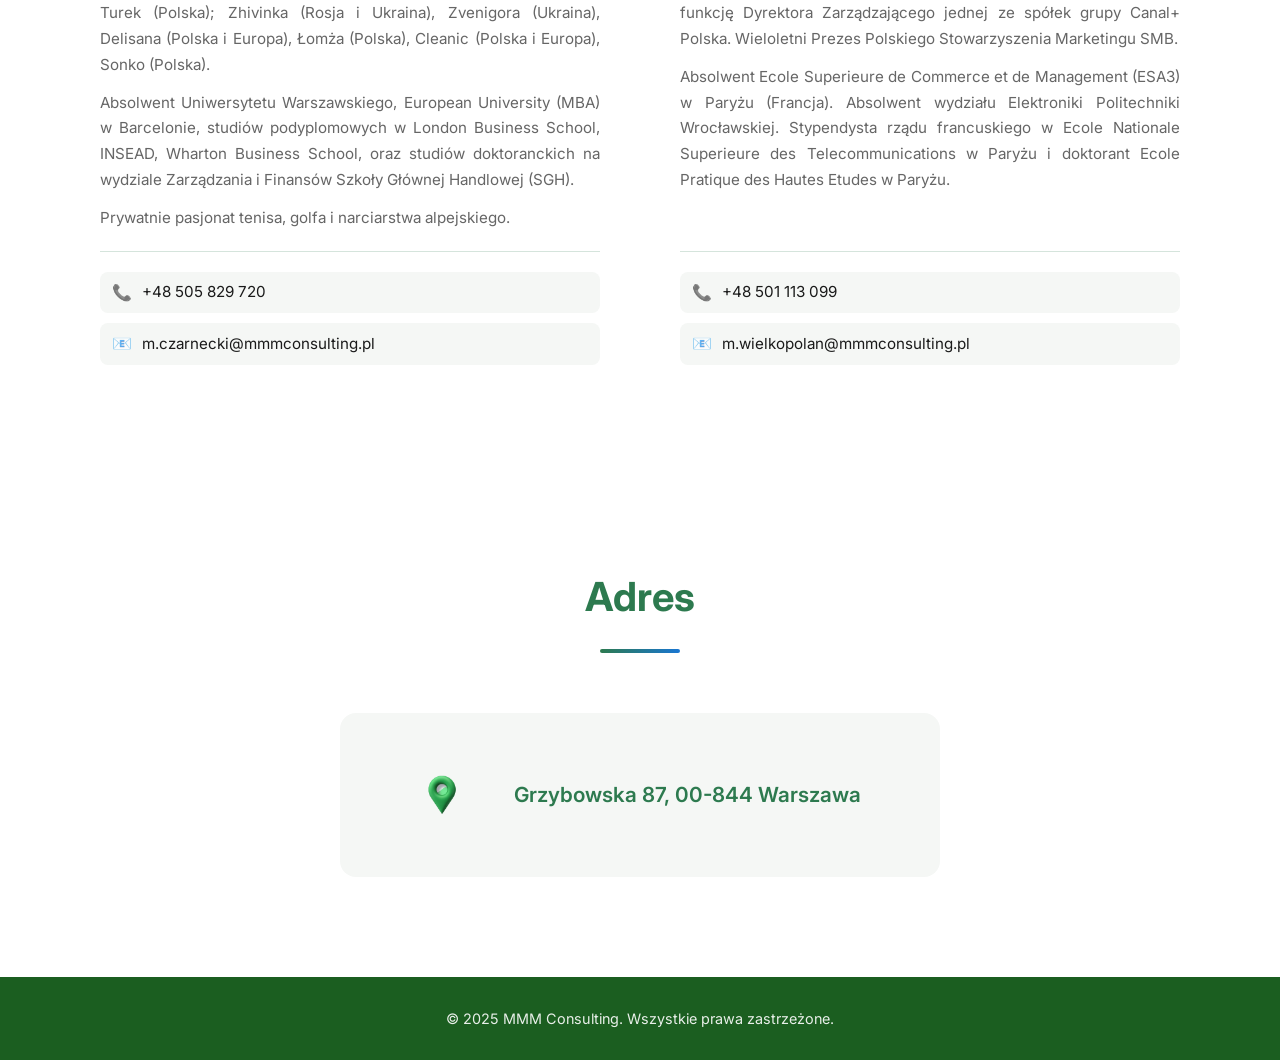
==== commit 4d0453f1: "Refactor contact address display for improved styling and readability" ====
--- a/index.html
+++ b/index.html
@@ -310,8 +310,7 @@
                     <div class="contact-item">
                         <div class="contact-icon"><img src="imgs/icon_location.png" alt="Adres"></div>
                         <div class="contact-details">
-                            <h3 data-i18n="contact.address">Adres</h3>
-                            <p data-i18n="contact.addressValue">Grzybowska 87, 00-844 Warszawa</p>
+                            <p class="address-text" data-i18n="contact.addressValue">Grzybowska 87, 00-844 Warszawa</p>
                         </div>
                     </div>
                 </div>
--- a/styles.css
+++ b/styles.css
@@ -854,18 +854,21 @@
 }
 
 .contact-info {
-    display: grid;
-    grid-template-columns: repeat(3, 1fr);
-    gap: 30px;
+    display: flex;
+    justify-content: center;
 }
 
 .contact-item {
-    text-align: center;
-    padding: 40px 20px;
+    display: flex;
+    align-items: center;
+    gap: 32px;
+    padding: 40px 60px;
     background: var(--off-white);
     border-radius: 16px;
     transition: all 0.3s ease;
     border: 2px solid transparent;
+    max-width: 600px;
+    width: 100%;
 }
 
 .contact-item:hover {
@@ -875,14 +878,12 @@
 }
 
 .contact-icon {
-    width: 100px;
-    height: 100px;
-    margin-bottom: 16px;
+    width: 80px;
+    height: 80px;
+    flex-shrink: 0;
     display: flex;
     align-items: center;
     justify-content: center;
-    margin-left: auto;
-    margin-right: auto;
 }
 
 .contact-icon img {
@@ -891,16 +892,21 @@
     object-fit: contain;
 }
 
-.contact-details h3 {
-    font-size: 1.1rem;
+.contact-details {
+    text-align: left;
+}
+
+.contact-details .address-text {
+    font-size: 1.3rem;
     font-weight: 600;
     color: var(--primary-green);
-    margin-bottom: 8px;
+    line-height: 1.5;
 }
 
 .contact-details p {
-    font-size: 0.95rem;
+    font-size: 1rem;
     color: var(--text-light);
+    line-height: 1.5;
 }
 
 /* Team Section */
@@ -1364,12 +1370,12 @@
     }
     
     .contact-info {
-        grid-template-columns: 1fr;
-        gap: 20px;
+        flex-direction: column;
+        align-items: center;
     }
     
     .contact-item {
-        padding: 30px 20px;
+        padding: 30px 24px;
     }
     
     .hero.hero-compact {
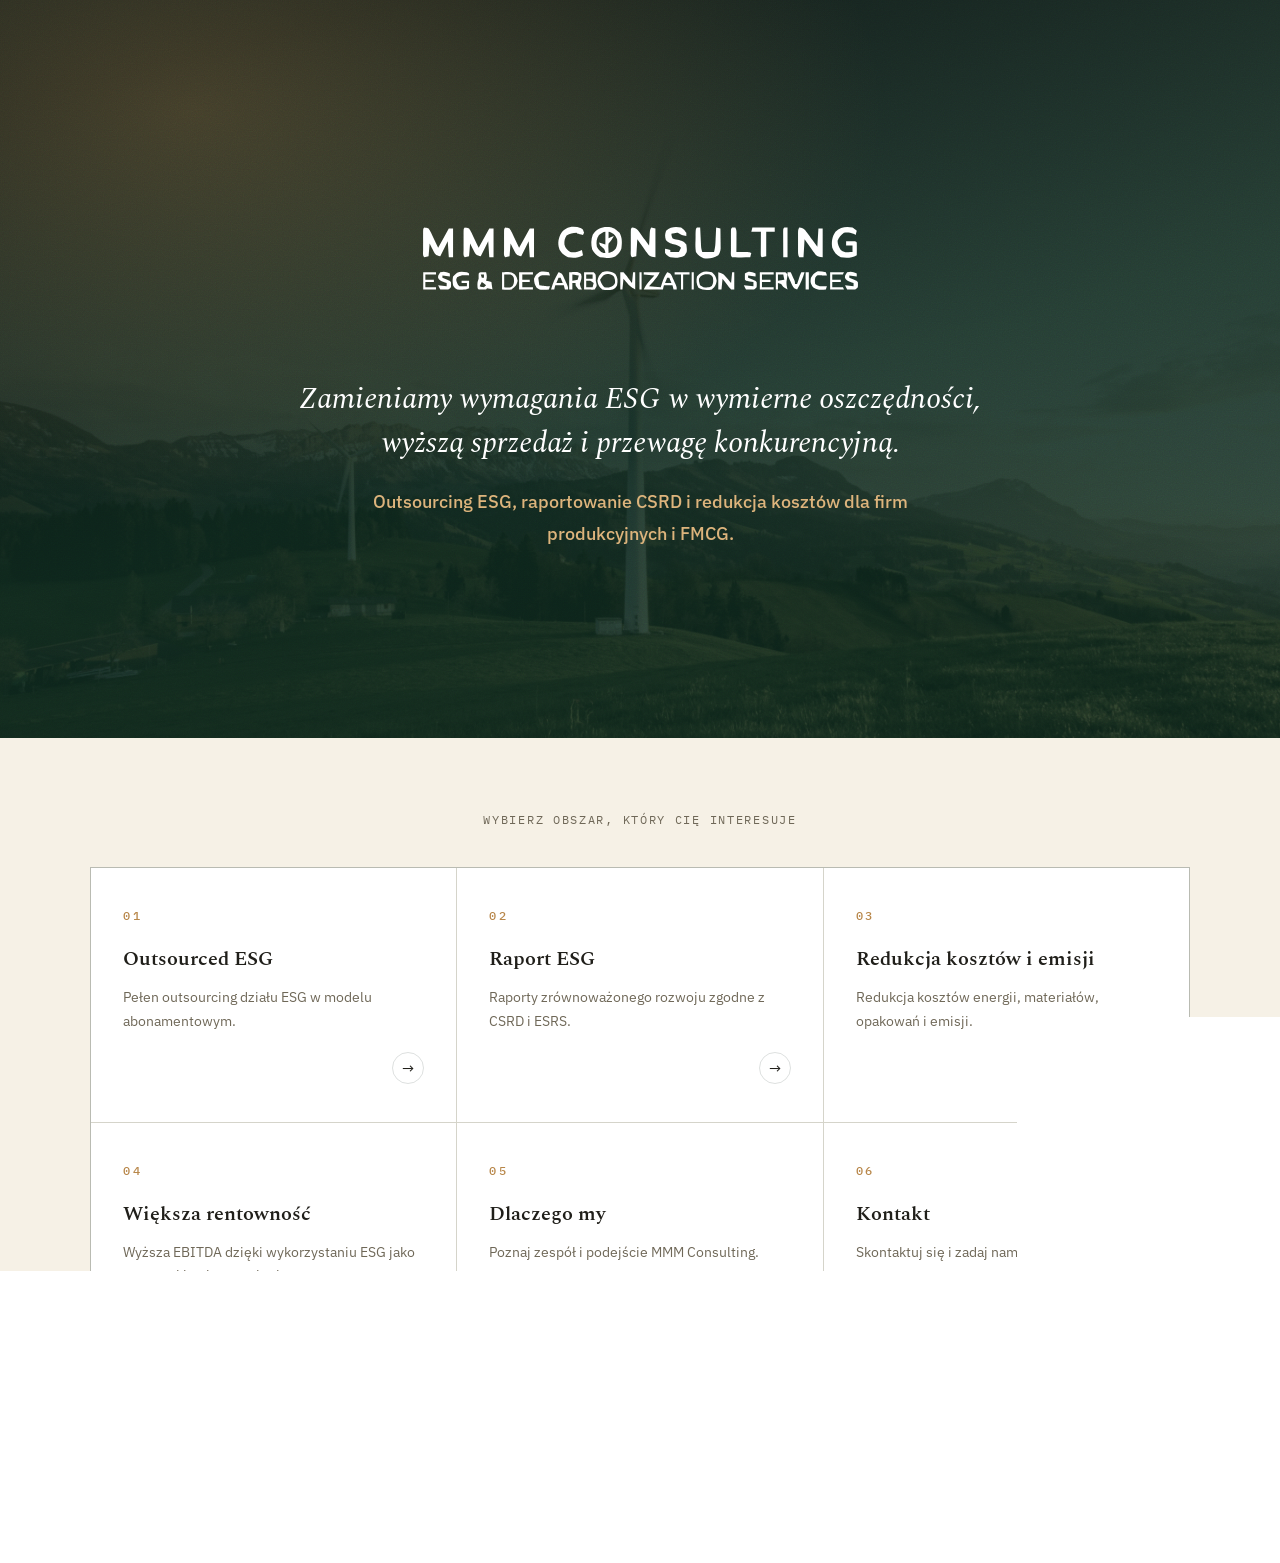
==== commit deb5bf4c: "update 2" ====
--- a/index.html
+++ b/index.html
@@ -3,317 +3,68 @@
 <head>
     <meta charset="UTF-8">
     <meta name="viewport" content="width=device-width, initial-scale=1.0">
-    <title>MMMconsulting</title>
+    <title>MMM Consulting</title>
     <link rel="stylesheet" href="styles.css">
     <link rel="preconnect" href="https://fonts.googleapis.com">
     <link rel="preconnect" href="https://fonts.gstatic.com" crossorigin>
-    <link href="https://fonts.googleapis.com/css2?family=Inter:wght@300;400;500;600;700&display=swap" rel="stylesheet">
+    <link href="https://fonts.googleapis.com/css2?family=Spectral:ital,wght@0,300;0,400;0,500;0,600;0,700;1,400;1,500&family=IBM+Plex+Sans:wght@300;400;500;600;700&family=IBM+Plex+Mono:wght@400;500;600&display=swap" rel="stylesheet">
 </head>
-<body>
-    <!-- Navigation -->
-    <nav class="navbar" id="navbar">
-        <div class="nav-container">
-            <a href="#top" class="logo">
-                <img src="imgs/logommm.png" alt="MMM Consulting Logo">
-            </a>
-            <button class="nav-toggle" aria-label="Toggle navigation">
-                <span class="hamburger"></span>
-            </button>
-            <ul class="nav-menu">
-                <li><a href="#services" class="nav-link" data-i18n="nav.services">Nasze Usługi</a></li>
-                <li><a href="#about" class="nav-link" data-i18n="nav.about">O nas</a></li>
-                <li><a href="#team" class="nav-link" data-i18n="nav.team">Zespół</a></li>
-                <li><a href="#contact" class="nav-link" data-i18n="nav.contact">Adres</a></li>
-            </ul>
-            <div class="lang-toggle">
-                <button class="lang-btn active" data-lang="pl">PL</button>
-                <span class="lang-divider">|</span>
-                <button class="lang-btn" data-lang="en">EN</button>
-            </div>
-        </div>
-    </nav>
-
-    <!-- Hero Section - Compact -->
-    <section class="hero hero-compact" id="top">
+<body class="page-home">
+    <!-- ============ Home Hero ============ -->
+    <section class="home-hero">
         <div class="hero-background">
             <img src="imgs/landscape-1.jpg" alt="Wind turbines in green landscape" class="hero-bg-image">
             <div class="hero-overlay"></div>
         </div>
-        <div class="hero-content">
-            <h1 class="hero-title" data-i18n="hero.title">Rentowny, odporny i zrównoważony biznes</h1>
-            <div class="hero-tagline" data-i18n="hero.tagline">Kompleksowe podejście do zrównoważonego rozwoju</div>
-            <p class="hero-subtitle" data-i18n="hero.subtitle">
-                Jeśli chcesz wzmacniać przewagi konkurencyjne Twojej firmy, aby pozwalały na szybszy, 
-                bardziej zyskowny i zgodny z zasadami zrównoważonej transformacji rozwój, postaw na:
-            </p>
-            
-            <ul class="benefits-list">
-                <li data-i18n="benefits.1">wzmocnienie stabilności i rentowności dzięki lepszej kontroli kosztów energii, surowców i materiałów oraz skutecznemu zarządzaniu ryzykiem klimatycznym i regulacyjnym;</li>
-                <li data-i18n="benefits.2">budowanie realnej przewagi w sprzedaży i przetargach u kluczowych klientów w oparciu o standardy zrównoważonego rozwoju;</li>
-                <li data-i18n="benefits.3">otwarcie dostępu do dotacji, ulg i korzystniejszego finansowania inwestycji rozwojowych dzięki spełnianiu kryteriów środowiskowych;</li>
-                <li data-i18n="benefits.4">wdrożenie przejrzystego, mierzalnego i audytowalnego planu dekarbonizacji oraz poprawę efektywności operacyjnej – zarówno wewnątrz firmy, jak i w całym łańcuchu dostaw;</li>
-                <li data-i18n="benefits.5">zapewnienie pełnej zgodności z wymaganiami regulacyjnymi i raportowymi w zakresie adekwatnym do skali oraz profilu Twojej działalności.</li>
-            </ul>
+        <div class="home-particles"></div>
+        <div class="home-hero-content">
+            <img src="imgs/logommm.svg" alt="MMM Consulting" class="home-logo">
+            <p class="home-tagline" data-i18n="home.tagline">Zamieniamy wymagania ESG w wymierne oszczędności, wyższą sprzedaż i przewagę konkurencyjną.</p>
+            <p class="home-subtitle" data-i18n="home.subtitle">Outsourcing ESG, raportowanie CSRD i redukcja kosztów dla firm produkcyjnych i FMCG.</p>
         </div>
     </section>
 
-    <!-- Services Section -->
-    <section class="services" id="services">
+    <!-- ============ Category Navigation ============ -->
+    <section class="home-categories">
         <div class="container">
-            <h2 class="section-title" data-i18n="services.title">Nasze Usługi</h2>
-            <!-- Services Grid - wszystkie 12 usług widoczne -->
-            <div class="services-grid-compact">
-                <!-- Service 1 -->
-                <div class="service-card-compact" data-service="1">
-                    <div class="service-number-small">1</div>
-                    <h3 class="service-title-compact" data-i18n="service1.short">Analiza luk regulacyjnych ESG</h3>
-                    <span class="service-expand-icon">+</span>
-                </div>
-                
-                <!-- Service 2 -->
-                <div class="service-card-compact" data-service="2">
-                    <div class="service-number-small">2</div>
-                    <h3 class="service-title-compact" data-i18n="service2.short">Analiza podwójnej istotności</h3>
-                    <span class="service-expand-icon">+</span>
-                </div>
-                
-                <!-- Service 3 -->
-                <div class="service-card-compact" data-service="3">
-                    <div class="service-number-small">3</div>
-                    <h3 class="service-title-compact" data-i18n="service3.short">Strategia zrównoważonego rozwoju</h3>
-                    <span class="service-expand-icon">+</span>
-                </div>
-                
-                <!-- Service 4 -->
-                <div class="service-card-compact" data-service="4">
-                    <div class="service-number-small">4</div>
-                    <h3 class="service-title-compact" data-i18n="service4.short">Ślad węglowy i ślad produktu</h3>
-                    <span class="service-expand-icon">+</span>
-                </div>
-                
-                <!-- Service 5 -->
-                <div class="service-card-compact" data-service="5">
-                    <div class="service-number-small">5</div>
-                    <h3 class="service-title-compact" data-i18n="service5.short">Ścieżki i plan dekarbonizacji</h3>
-                    <span class="service-expand-icon">+</span>
-                </div>
-                
-                <!-- Service 6 -->
-                <div class="service-card-compact" data-service="6">
-                    <div class="service-number-small">6</div>
-                    <h3 class="service-title-compact" data-i18n="service6.short">Dekarbonizacja dostawców</h3>
-                    <span class="service-expand-icon">+</span>
-                </div>
-                
-                <!-- Service 7 -->
-                <div class="service-card-compact" data-service="7">
-                    <div class="service-number-small">7</div>
-                    <h3 class="service-title-compact" data-i18n="service7.short">Taksonomia UE</h3>
-                    <span class="service-expand-icon">+</span>
-                </div>
-                
-                <!-- Service 8 -->
-                <div class="service-card-compact" data-service="8">
-                    <div class="service-number-small">8</div>
-                    <h3 class="service-title-compact" data-i18n="service8.short">Dotacje i finansowanie</h3>
-                    <span class="service-expand-icon">+</span>
-                </div>
-                
-                <!-- Service 9 -->
-                <div class="service-card-compact" data-service="9">
-                    <div class="service-number-small">9</div>
-                    <h3 class="service-title-compact" data-i18n="service9.short">Raport zrównoważonego rozwoju</h3>
-                    <span class="service-expand-icon">+</span>
-                </div>
-                
-                <!-- Service 10 -->
-                <div class="service-card-compact" data-service="10">
-                    <div class="service-number-small">10</div>
-                    <h3 class="service-title-compact" data-i18n="service10.short">Offsetowanie emisji</h3>
-                    <span class="service-expand-icon">+</span>
-                </div>
-                
-                <!-- Service 11 -->
-                <div class="service-card-compact" data-service="11">
-                    <div class="service-number-small">11</div>
-                    <h3 class="service-title-compact" data-i18n="service11.short">Partner ESG (abonament)</h3>
-                    <span class="service-expand-icon">+</span>
-                </div>
-                
-                <!-- Service 12 -->
-                <div class="service-card-compact" data-service="12">
-                    <div class="service-number-small">12</div>
-                    <h3 class="service-title-compact" data-i18n="service12.short">Rozwój firmy</h3>
-                    <span class="service-expand-icon">+</span>
-                </div>
-            </div>
-            
-            <!-- Service Detail Panel -->
-            <div class="service-detail-panel" id="serviceDetailPanel">
-                <button class="service-detail-close" aria-label="Zamknij">&times;</button>
-                <div class="service-detail-content" id="serviceDetailContent">
-                    <!-- Content will be loaded dynamically -->
-                </div>
-            </div>
-        </div>
-    </section>
-
-    <!-- Description Section -->
-    <section class="hero-description-section" id="description">
-        <div class="container">
-            <div class="hero-description">
-                <p data-i18n="hero.desc1">Właśnie na tych filarach opieramy współpracę z naszymi klientami, wspierając ich w drodze do zrównoważonego i zyskownego rozwoju.</p>
-                <p data-i18n="hero.desc2">Pomagamy zarządom, właścicielom, CFO i CSO budować stabilny, rentowny i odporny na zmiany klimatyczne biznes. Projektujemy strategię zrównoważonego rozwoju, mierzalny ślad węglowy (w tym ślad produktów), ścieżki i plany dekarbonizacji, podejście do ryzyk klimatycznych oraz raport zrównoważonego rozwoju zgodny z regulacjami i dopasowany do profilu firmy.</p>
-            </div>
-        </div>
-    </section>
-
-    <!-- Capabilities Section - Subtle -->
-    <section class="capabilities capabilities-subtle" id="capabilities">
-        <div class="container">
-            <h2 class="section-title" data-i18n="capabilities.title">Nasze Kompetencje</h2>
-            <div class="capabilities-grid">
-                <!-- Capability 1 - Revenue -->
-                <div class="capability-item">
-                    <div class="capability-counter" data-target="3">0</div>
-                    <div class="capability-suffix">+ MLD PLN</div>
-                    <div class="capability-label" data-i18n="capabilities.revenue">Przychody Klientów</div>
-                    <div class="capability-sublabel" data-i18n="capabilities.revenue.sub">na rok</div>
-                </div>
-                
-                <!-- Capability 2 - Projects -->
-                <div class="capability-item">
-                    <div class="capability-number-row">
-                        <span class="capability-counter" data-target="17">0</span><span class="capability-plus">+</span>
-                    </div>
-                    <div class="capability-label" data-i18n="capabilities.projects">Projektów ESG</div>
-                </div>
-                
-                <!-- Capability 3 - Implementations -->
-                <div class="capability-item">
-                    <div class="capability-number-row">
-                        <span class="capability-counter" data-target="12">0</span><span class="capability-plus">+</span>
-                    </div>
-                    <div class="capability-label" data-i18n="capabilities.implementations">Wdrożeń</div>
-                </div>
-                
-                <!-- Capability 4 - Industries -->
-                <div class="capability-item">
-                    <div class="capability-industries">
-                        <span class="capability-industries-title" data-i18n="capabilities.industries">Branże</span>
-                        <div class="typing-wrapper">
-                            <span class="typing-text" id="typing-industries"></span><span class="typing-cursor">|</span>
-                        </div>
-                    </div>
-                </div>
-            </div>
-        </div>
-    </section>
-
-    <!-- About Section -->
-    <section class="about" id="about">
-        <div class="container">
-            <h2 class="section-title" data-i18n="about.title">O nas</h2>
-            <div class="about-content">
-                <div class="about-image">
-                    <img src="imgs/nature-360-portrait-1.jpg" alt="Aerial view of sustainability landscape" class="placeholder-image">
-                </div>
-                <div class="about-text">
-                    <p data-i18n="about.p1">Jesteśmy jednocześnie praktykami biznesu i konsultantami z wieloletnim doświadczeniem.
-                    Łączymy realne doświadczenia w prowadzeniu i zarządzaniu firmami w Polsce i za granicą z
-                    perspektywą doradczą, co pozwala nam projektować rozwiązania, które da się wdrożyć w
-                    praktyce, a nie tylko opisać w prezentacji.</p>
-                    <p data-i18n="about.p2">Na co dzień współpracujemy z regulatorami na poziomie Unii Europejskiej (w tym instytucjami
-                    odpowiedzialnymi za regulacje i standardy raportowania niefinansowego), organizacjami
-                    sektorowymi, europejskimi bankami oraz firmami doradczymi. Dzięki temu rozumiemy, jak
-                    wymagania regulacyjne ESG przekładają się na oczekiwania rynku i kryteria finansowania
-                    przedsiębiorstw.</p>
-                    <p data-i18n="about.p3">Naszą ofertę opieramy na doświadczeniu w zarządzaniu firmami produkcyjnymi, handlowymi i
-                    usługowymi. Mówimy prostym i konkretnym językiem – bez korporacyjnej nowomowy –
-                    koncentrując się na praktycznym zrozumieniu wyzwań transformacji ESG, szukaniu rozwiązań
-                    oraz ich skutecznym wdrażaniu.</p>
-                    <p data-i18n="about.p4">Wierzymy, że rację ma nie ten, kto miał ją na początku drogi, lecz ten, kto potrafił przełożyć ją na
-                    konkretne działania i wyniki. Efektywność wdrożonych działań mierzymy przede wszystkim
-                    rezultatem finansowym i większą odpornością biznesu, a nie liczbą slajdów i raportów.</p>
-                    <p data-i18n="about.p5">Pomagamy łączyć tematykę ESG ze strategią i długoterminowymi celami przedsiębiorstwa, które
-                    szuka najlepszych dróg rozwoju w dynamicznie zmieniającym się otoczeniu regulacyjnym i
-                    rynkowym. Nasze doświadczenie pokazuje, że firmy, które zintegrowały ESG ze strategicznym i
-                    operacyjnym zarządzaniem biznesem, budują trwałą przewagę konkurencyjną.</p>
-                </div>
-            </div>
-        </div>
-    </section>
-
-    <!-- Team Section -->
-    <section class="team" id="team">
-        <div class="container">
-            <h2 class="section-title" data-i18n="team.title">Nasz Zespół</h2>
-            <div class="team-grid">
-                <!-- Team Member 1 -->
-                <div class="team-member">
-                    <div class="team-photo">
-                        <img src="imgs/pfp_czarnecki.png" alt="Marcin Czarnecki" class="zoomed">
-                    </div>
-                    <div class="team-info">
-                        <h3 class="team-name">Marcin Czarnecki</h3>
-                        <p class="team-bio" data-i18n="team.czarnecki.bio">Ekspert w dziedzinie zarządzania i rozwoju firm FMCG Food w Polsce i Europie: wieloletni Prezes Zarządu, Dyrektor Generalny i Członek Rad Nadzorczych firm Raisio Polska, Danone, Bongrain (Grupa Savencia), Rigas Piensaimnieks (Ryga, Łotwa), Grupa Delicpol, Bakalland SA, Bielenda SA, Sonko / Oshee Group, współzałożyciel PROTEINrise start-upu z branży foodtech oraz MMM Consulting łączącą strategie firm z tematyką ESG.</p>
-                        <p class="team-bio" data-i18n="team.czarnecki.bio2">Mentor w programach Mentors4Starters oraz Challenge Lab, członek Rady Ekspertów kierunku Prawo w Biznesie, KUL. Obszary specjalizacji to sprzedaż i marketing, innowacyjność, zarządzanie procesami i zmianą.</p>
-                        <p class="team-bio" data-i18n="team.czarnecki.bio3">Współtwórca sukcesu marek produktów FMCG w Polsce i Europie: Galbani (Wschodnia i Centralna Europa); Sekret Mnicha, Tartare, Turek (Polska); Zhivinka (Rosja i Ukraina), Zvenigora (Ukraina), Delisana (Polska i Europa), Łomża (Polska), Cleanic (Polska i Europa), Sonko (Polska).</p>
-                        <p class="team-bio" data-i18n="team.czarnecki.bio4">Absolwent Uniwersytetu Warszawskiego, European University (MBA) w Barcelonie, studiów podyplomowych w London Business School, INSEAD, Wharton Business School, oraz studiów doktoranckich na wydziale Zarządzania i Finansów Szkoły Głównej Handlowej (SGH).</p>
-                        <p class="team-bio" data-i18n="team.czarnecki.bio5">Prywatnie pasjonat tenisa, golfa i narciarstwa alpejskiego.</p>
-                        <div class="team-contact">
-                            <a href="tel:+48505829720" class="team-contact-item">
-                                <span class="team-contact-icon">📞</span>
-                                <span>+48 505 829 720</span>
-                            </a>
-                            <a href="mailto:m.czarnecki@mmmconsulting.pl" class="team-contact-item">
-                                <span class="team-contact-icon">📧</span>
-                                <span>m.czarnecki@mmmconsulting.pl</span>
-                            </a>
-                        </div>
-                    </div>
-                </div>
-                
-                <!-- Team Member 2 -->
-                <div class="team-member">
-                    <div class="team-photo team-photo-white-bg">
-                        <img src="imgs/pfp_wielkopolan.png" alt="Maciej Wielkopolan">
-                    </div>
-                    <div class="team-info">
-                        <h3 class="team-name">Maciej Wielkopolan</h3>
-                        <p class="team-bio" data-i18n="team.wielkopolan.bio">Praktyk w prowadzeniu biznesu z 30 letnim doświadczeniem. Dyrektor Generalny / CEO firm z branży szeroko pojętego marketingu w polskich i międzynarodowych przedsięwzięciach.</p>
-                        <p class="team-bio" data-i18n="team.wielkopolan.bio2">Ekspert w zarządzaniu z wielokulturowym doświadczeniem obejmującym zarządzanie firmami i operacjami, a także sprzedażą i marketingiem. Silny lider z dużymi umiejętnościami w planowaniu strategicznym, z doświadczeniem w skutecznym wdrażaniu planów działania i osiąganiu doskonałych wyników. Konsultant i Interim Manager.</p>
-                        <p class="team-bio" data-i18n="team.wielkopolan.bio3">Doradzał wielu firmom od fazy ich powstania do pełnego rozwoju. Założył kilkanaście spółek i z sukcesem rozwijał je w następnych latach. Zrealizował kilkaset projektów, międzynarodowych i lokalnych. Wprowadzał na rynek polski płatną telewizję Canal+, gdzie pełnił funkcję Dyrektora Zarządzającego jednej ze spółek grupy Canal+ Polska. Wieloletni Prezes Polskiego Stowarzyszenia Marketingu SMB.</p>
-                        <p class="team-bio" data-i18n="team.wielkopolan.bio4">Absolwent Ecole Superieure de Commerce et de Management (ESA3) w Paryżu (Francja). Absolwent wydziału Elektroniki Politechniki Wrocławskiej. Stypendysta rządu francuskiego w Ecole Nationale Superieure des Telecommunications w Paryżu i doktorant Ecole Pratique des Hautes Etudes w Paryżu.</p>
-                        <div class="team-contact">
-                            <a href="tel:+48501113099" class="team-contact-item">
-                                <span class="team-contact-icon">📞</span>
-                                <span>+48 501 113 099</span>
-                            </a>
-                            <a href="mailto:m.wielkopolan@mmmconsulting.pl" class="team-contact-item">
-                                <span class="team-contact-icon">📧</span>
-                                <span>m.wielkopolan@mmmconsulting.pl</span>
-                            </a>
-                        </div>
-                    </div>
-                </div>
-            </div>
-        </div>
-    </section>
-
-    <!-- Contact Section -->
-    <section class="contact" id="contact">
-        <div class="container">
-            <h2 class="section-title" data-i18n="contact.title">Adres</h2>
-            <div class="contact-content">
-                <div class="contact-info">
-                    <div class="contact-item">
-                        <div class="contact-icon"><img src="imgs/icon_location.png" alt="Adres"></div>
-                        <div class="contact-details">
-                            <p class="address-text" data-i18n="contact.addressValue">Grzybowska 87, 00-844 Warszawa</p>
-                        </div>
-                    </div>
-                </div>
+            <p class="home-categories-hint" data-i18n="home.hint">Wybierz obszar, który Cię interesuje</p>
+            <div class="category-grid">
+                <a href="outsourced-esg.html" class="category-card">
+                    <span class="category-card-number">01</span>
+                    <h2 class="category-card-title" data-i18n="nav.outsourced">Outsourced ESG</h2>
+                    <p class="category-card-desc" data-i18n="home.card.outsourced.desc">Pełen outsourcing działu ESG w modelu abonamentowym.</p>
+                    <span class="category-card-arrow">&rarr;</span>
+                </a>
+                <a href="raport-esg.html" class="category-card">
+                    <span class="category-card-number">02</span>
+                    <h2 class="category-card-title" data-i18n="nav.raport">Raport ESG</h2>
+                    <p class="category-card-desc" data-i18n="home.card.raport.desc">Raporty zrównoważonego rozwoju zgodne z CSRD i ESRS.</p>
+                    <span class="category-card-arrow">&rarr;</span>
+                </a>
+                <a href="redukcja.html" class="category-card">
+                    <span class="category-card-number">03</span>
+                    <h2 class="category-card-title" data-i18n="nav.redukcja">Redukcja kosztów i emisji</h2>
+                    <p class="category-card-desc" data-i18n="home.card.redukcja.desc">Redukcja kosztów energii, materiałów, opakowań i emisji.</p>
+                    <span class="category-card-arrow">&rarr;</span>
+                </a>
+                <a href="rentownosc.html" class="category-card">
+                    <span class="category-card-number">04</span>
+                    <h2 class="category-card-title" data-i18n="nav.rentownosc">Większa rentowność</h2>
+                    <p class="category-card-desc" data-i18n="home.card.rentownosc.desc">Wyższa EBITDA dzięki wykorzystaniu ESG jako przewagi konkurencyjnej.</p>
+                    <span class="category-card-arrow">&rarr;</span>
+                </a>
+                <a href="dlaczego-my.html" class="category-card">
+                    <span class="category-card-number">05</span>
+                    <h2 class="category-card-title" data-i18n="nav.dlaczegomy">Dlaczego my</h2>
+                    <p class="category-card-desc" data-i18n="home.card.dlaczegomy.desc">Poznaj zespół i podejście MMM Consulting.</p>
+                    <span class="category-card-arrow">&rarr;</span>
+                </a>
+                <a href="kontakt.html" class="category-card">
+                    <span class="category-card-number">06</span>
+                    <h2 class="category-card-title" data-i18n="nav.kontakt">Kontakt</h2>
+                    <p class="category-card-desc" data-i18n="home.card.kontakt.desc">Skontaktuj się i zadaj nam pytanie.</p>
+                    <span class="category-card-arrow">&rarr;</span>
+                </a>
             </div>
         </div>
     </section>
@@ -321,7 +72,7 @@
     <!-- Footer -->
     <footer class="footer">
         <div class="container">
-            <p data-i18n="footer.copyright">&copy; 2025 MMM Consulting. Wszystkie prawa zastrzeżone.</p>
+            <p data-i18n="footer.copyright">&copy; 2026 MMM Consulting. Wszystkie prawa zastrzeżone.</p>
         </div>
     </footer>
 
--- a/styles.css
+++ b/styles.css
@@ -1,15 +1,21 @@
 /* CSS Variables */
 :root {
-    --primary-green: #2D7A4F;
-    --light-green: #4CAF50;
-    --dark-green: #1B5E20;
-    --accent-blue: #1976D2;
-    --accent-yellow: #FFC107;
+    --primary-green: #1f4a38;
+    --light-green: #2f6b52;
+    --dark-green: #0f2a1f;
+    --accent-blue: #b8874a;
+    --accent-yellow: #ddb47c;
     --white: #FFFFFF;
-    --off-white: #F5F7F5;
-    --text-dark: #1A1A1A;
-    --text-light: #666666;
-    --overlay-green: rgba(27, 94, 32, 0.75);
+    --off-white: #f6f1e6;
+    --paper-alt: #eee4cf;
+    --paper-line: rgba(18, 37, 28, 0.14);
+    --text-dark: #201f1a;
+    --text-light: #6f6858;
+    --overlay-green: rgba(13, 26, 19, 0.85);
+
+    --font-display: 'Spectral', Georgia, 'Times New Roman', serif;
+    --font-body: 'IBM Plex Sans', -apple-system, BlinkMacSystemFont, 'Segoe UI', sans-serif;
+    --font-mono: 'IBM Plex Mono', 'SFMono-Regular', Menlo, monospace;
 }
 
 /* Reset and Base Styles */
@@ -24,16 +30,41 @@
 }
 
 body {
-    font-family: 'Inter', -apple-system, BlinkMacSystemFont, 'Segoe UI', Roboto, sans-serif;
+    font-family: var(--font-body);
     line-height: 1.6;
     color: var(--text-dark);
-    background-color: var(--white);
+    background-color: var(--off-white);
+    counter-reset: section 0;
 }
 
 .container {
     max-width: 1200px;
     margin: 0 auto;
     padding: 0 20px;
+}
+
+/* Fine grain texture used to add depth to solid/dark fields */
+.hero-background::after,
+.footer::before {
+    content: '';
+    position: absolute;
+    inset: 0;
+    opacity: 0.5;
+    mix-blend-mode: overlay;
+    pointer-events: none;
+    background-image: url("data:image/svg+xml,%3Csvg xmlns='http://www.w3.org/2000/svg' width='140' height='140'%3E%3Cfilter id='n'%3E%3CfeTurbulence type='fractalNoise' baseFrequency='0.85' numOctaves='2' stitchTiles='stitch'/%3E%3C/filter%3E%3Crect width='100%25' height='100%25' filter='url(%23n)' opacity='0.45'/%3E%3C/svg%3E");
+}
+
+/* Scroll reveal animations */
+.reveal {
+    opacity: 0;
+    transform: translateY(30px);
+    transition: opacity 0.7s ease, transform 0.7s ease;
+}
+
+.reveal.is-visible {
+    opacity: 1;
+    transform: translateY(0);
 }
 
 /* Navigation */
@@ -42,9 +73,9 @@
     top: 0;
     left: 0;
     right: 0;
-    background: rgba(255, 255, 255, 0.95);
-    backdrop-filter: blur(10px);
-    box-shadow: 0 2px 20px rgba(0, 0, 0, 0.1);
+    background: rgba(246, 241, 230, 0.92);
+    backdrop-filter: blur(14px);
+    border-bottom: 1px solid var(--paper-line);
     z-index: 1000;
     transition: all 0.3s ease;
 }
@@ -56,38 +87,67 @@
     display: flex;
     justify-content: space-between;
     align-items: center;
-    height: 70px;
+    height: 74px;
 }
 
 .logo img {
-    height: 45px;
+    height: 40px;
     width: auto;
-    transition: transform 0.3s ease;
+    transition: opacity 0.3s ease;
 }
 
 .logo:hover img {
-    transform: scale(1.05);
+    opacity: 0.72;
 }
 
 .nav-menu {
     display: flex;
     list-style: none;
-    gap: 40px;
+    gap: 6px;
 }
 
 .nav-link {
     text-decoration: none;
     color: var(--text-dark);
+    font-family: var(--font-mono);
     font-weight: 500;
-    font-size: 1rem;
-    padding: 8px 16px;
-    border-radius: 25px;
-    transition: all 0.3s ease;
+    font-size: 0.72rem;
+    letter-spacing: 0.06em;
+    text-transform: uppercase;
+    white-space: nowrap;
+    padding: 10px 12px;
+    position: relative;
+    transition: color 0.3s ease;
+}
+
+.nav-link::after {
+    content: '';
+    position: absolute;
+    left: 12px;
+    right: 12px;
+    bottom: 6px;
+    height: 1px;
+    background: var(--accent-blue);
+    transform: scaleX(0);
+    transform-origin: left;
+    transition: transform 0.3s ease;
 }
 
 .nav-link:hover {
+    color: var(--primary-green);
+}
+
+.nav-link:hover::after {
+    transform: scaleX(1);
+}
+
+.nav-link.active {
+    color: var(--primary-green);
+}
+
+.nav-link.active::after {
     background: var(--primary-green);
-    color: var(--white);
+    transform: scaleX(1);
 }
 
 /* Language Toggle */
@@ -96,18 +156,19 @@
     align-items: center;
     gap: 8px;
     margin-left: 20px;
+    flex-shrink: 0;
 }
 
 .lang-btn {
     background: none;
     border: none;
-    font-family: 'Inter', sans-serif;
-    font-size: 0.9rem;
+    font-family: var(--font-mono);
+    font-size: 0.76rem;
     font-weight: 500;
+    letter-spacing: 0.04em;
     color: var(--text-light);
     cursor: pointer;
-    padding: 6px 10px;
-    border-radius: 4px;
+    padding: 6px 8px;
     transition: all 0.3s ease;
 }
 
@@ -116,12 +177,11 @@
 }
 
 .lang-btn.active {
-    color: var(--white);
-    background: var(--primary-green);
+    color: var(--accent-blue);
 }
 
 .lang-divider {
-    color: var(--text-light);
+    color: var(--paper-line);
     font-weight: 300;
 }
 
@@ -137,10 +197,9 @@
 .hamburger {
     display: block;
     width: 25px;
-    height: 3px;
+    height: 2px;
     background: var(--text-dark);
     position: relative;
-    border-radius: 3px;
     transition: all 0.3s ease;
 }
 
@@ -149,9 +208,8 @@
     content: '';
     position: absolute;
     width: 25px;
-    height: 3px;
+    height: 2px;
     background: var(--text-dark);
-    border-radius: 3px;
     transition: all 0.3s ease;
 }
 
@@ -163,7 +221,207 @@
     bottom: -8px;
 }
 
-/* Hero Section */
+/* ==================== Home Page ==================== */
+.home-hero {
+    position: relative;
+    min-height: 82vh;
+    display: flex;
+    align-items: center;
+    justify-content: center;
+    padding: 60px 20px;
+    overflow: hidden;
+    text-align: center;
+}
+
+.home-hero-content {
+    position: relative;
+    z-index: 1;
+    max-width: 720px;
+    margin: 0 auto;
+    color: var(--white);
+}
+
+.home-logo,
+.home-tagline,
+.home-subtitle {
+    opacity: 0;
+    animation: fadeInUp 0.9s ease-out forwards;
+}
+
+.home-logo {
+    height: clamp(90px, 11vw, 150px);
+    width: auto;
+    margin-bottom: 40px;
+    filter: brightness(0) invert(1);
+    opacity: 0;
+    animation-delay: 0.1s;
+}
+
+.home-tagline {
+    font-family: var(--font-display);
+    font-style: italic;
+    font-size: clamp(1.3rem, 2.8vw, 1.85rem);
+    font-weight: 400;
+    line-height: 1.5;
+    color: var(--white);
+    margin-bottom: 20px;
+    animation-delay: 0.35s;
+}
+
+.home-subtitle {
+    font-size: clamp(1rem, 1.8vw, 1.15rem);
+    line-height: 1.7;
+    color: var(--accent-yellow);
+    font-weight: 500;
+    max-width: 600px;
+    margin: 0 auto;
+    animation-delay: 0.6s;
+}
+
+/* Rising light particles */
+.home-particles {
+    position: absolute;
+    inset: 0;
+    z-index: 0;
+    overflow: hidden;
+    pointer-events: none;
+}
+
+.particle {
+    position: absolute;
+    bottom: -8%;
+    left: var(--left, 50%);
+    width: var(--size, 6px);
+    height: var(--size, 6px);
+    border-radius: 50%;
+    background: radial-gradient(circle, rgba(221, 180, 124, 0.95) 0%, rgba(221, 180, 124, 0) 72%);
+    opacity: 0;
+    animation: particle-rise var(--duration, 18s) linear infinite;
+    animation-delay: var(--delay, 0s);
+}
+
+.particle.particle-alt {
+    background: radial-gradient(circle, rgba(255, 255, 255, 0.9) 0%, rgba(255, 255, 255, 0) 72%);
+}
+
+@keyframes particle-rise {
+    0% {
+        transform: translate(0, 0) scale(0.85);
+        opacity: 0;
+    }
+    12% {
+        opacity: var(--peak-opacity, 0.6);
+    }
+    88% {
+        opacity: var(--peak-opacity, 0.6);
+    }
+    100% {
+        transform: translate(var(--drift, 20px), -118vh) scale(1);
+        opacity: 0;
+    }
+}
+
+@media (prefers-reduced-motion: reduce) {
+    .home-logo,
+    .home-tagline,
+    .home-subtitle {
+        animation: none;
+        opacity: 1;
+    }
+
+    .particle {
+        display: none;
+    }
+}
+
+.home-categories {
+    background: var(--off-white);
+    padding: 72px 20px 96px;
+}
+
+.home-categories-hint {
+    text-align: center;
+    font-family: var(--font-mono);
+    font-size: 0.76rem;
+    letter-spacing: 0.14em;
+    text-transform: uppercase;
+    color: var(--text-light);
+    margin-bottom: 38px;
+}
+
+.category-grid {
+    display: grid;
+    grid-template-columns: repeat(3, 1fr);
+    gap: 1px;
+    background: var(--paper-line);
+    border: 1px solid var(--paper-line);
+    max-width: 1100px;
+    margin: 0 auto;
+}
+
+.category-card {
+    position: relative;
+    background: var(--white);
+    padding: 38px 32px;
+    text-decoration: none;
+    display: flex;
+    flex-direction: column;
+    min-height: 210px;
+    transition: background 0.3s ease;
+}
+
+.category-card:hover {
+    background: var(--paper-alt);
+}
+
+.category-card-number {
+    font-family: var(--font-mono);
+    font-size: 0.78rem;
+    font-weight: 500;
+    letter-spacing: 0.22em;
+    color: var(--accent-blue);
+    margin-bottom: 20px;
+}
+
+.category-card-title {
+    font-family: var(--font-display);
+    font-size: 1.22rem;
+    font-weight: 600;
+    color: var(--text-dark);
+    margin-bottom: 12px;
+    line-height: 1.35;
+}
+
+.category-card-desc {
+    font-size: 0.9rem;
+    line-height: 1.65;
+    color: var(--text-light);
+    flex-grow: 1;
+}
+
+.category-card-arrow {
+    align-self: flex-end;
+    margin-top: 20px;
+    width: 32px;
+    height: 32px;
+    display: flex;
+    align-items: center;
+    justify-content: center;
+    border: 1px solid var(--paper-line);
+    border-radius: 50%;
+    color: var(--text-dark);
+    font-size: 0.95rem;
+    transition: all 0.3s ease;
+}
+
+.category-card:hover .category-card-arrow {
+    background: var(--primary-green);
+    border-color: var(--primary-green);
+    color: var(--white);
+    transform: translateX(4px);
+}
+
+/* ==================== Hero Section (Outsourced ESG) ==================== */
 .hero {
     position: relative;
     min-height: 100vh;
@@ -172,12 +430,12 @@
     justify-content: center;
     padding: 100px 20px 60px;
     overflow: hidden;
-}
-
-/* Compact Hero */
+    counter-increment: section;
+}
+
 .hero.hero-compact {
     min-height: auto;
-    padding: 100px 20px 40px;
+    padding: 78px 20px 44px;
 }
 
 .hero-background {
@@ -194,6 +452,7 @@
     height: 100%;
     object-fit: cover;
     object-position: center;
+    filter: grayscale(55%) contrast(1.12) brightness(0.78) saturate(0.9);
 }
 
 .hero-overlay {
@@ -202,285 +461,338 @@
     left: 0;
     right: 0;
     bottom: 0;
-    background: linear-gradient(
-        135deg,
-        rgba(0, 104, 7, 0.80) 30%,
-        rgba(3, 167, 74, 0.8) 60%,
-        rgba(23, 134, 244, 0.55) 100%
-    );
+    background:
+        radial-gradient(ellipse at 15% 15%, rgba(184, 135, 74, 0.28) 0%, rgba(184, 135, 74, 0) 45%),
+        linear-gradient(165deg, rgba(9, 20, 15, 0.93) 10%, rgba(15, 42, 31, 0.88) 55%, rgba(15, 42, 31, 0.78) 100%);
 }
 
 .hero-content {
-    max-width: 1200px;
+    max-width: 1000px;
     margin: 0 auto;
     text-align: center;
     color: var(--white);
     z-index: 1;
+    animation: fadeInUp 1s ease-out;
+}
+
+.hero-content::before {
+    content: counter(section, decimal-leading-zero);
+    display: inline-block;
+    font-family: var(--font-mono);
+    font-size: 0.78rem;
+    letter-spacing: 0.32em;
+    color: var(--accent-yellow);
+    opacity: 0.85;
+    margin-bottom: 20px;
 }
 
 .hero-title {
-    font-size: clamp(2rem, 5vw, 3.5rem);
-    font-weight: 700;
-    padding-top: 35px;
-    margin-bottom: 30px;
-    line-height: 1.2;
-    text-shadow: 2px 2px 4px rgba(0, 0, 0, 0.2);
-}
-
-.hero-compact .hero-title {
-    padding-top: 20px;
-    margin-bottom: 16px;
+    font-family: var(--font-display);
+    font-size: clamp(1.85rem, 4.2vw, 3.25rem);
+    font-weight: 600;
+    margin-bottom: 22px;
+    line-height: 1.28;
+    letter-spacing: -0.01em;
 }
 
 .hero-tagline {
-    font-size: clamp(1.25rem, 2.5vw, 2rem);
+    font-family: var(--font-display);
+    font-style: italic;
+    font-size: clamp(1.1rem, 2.2vw, 1.55rem);
     font-weight: 400;
-    margin-bottom: 16px;
-    color: var(--white);
-    text-shadow: 1px 1px 3px rgba(0, 0, 0, 0.2);
+    margin-bottom: 22px;
+    color: rgba(255, 255, 255, 0.92);
 }
 
 .hero-subtitle {
-    font-size: clamp(1rem, 2vw, 1.25rem);
-    font-weight: 300;
+    font-size: clamp(1rem, 2vw, 1.15rem);
+    font-weight: 500;
     max-width: 800px;
-    margin: 0 auto 30px;
+    margin: 0 auto 10px;
     line-height: 1.7;
-    opacity: 0.95;
-}
-
-.hero-compact .hero-subtitle {
-    margin-bottom: 20px;
-}
-
-/* Benefits List (bullet points in three columns) */
-.benefits-list {
-    max-width: 100%;
+    color: var(--accent-yellow);
+}
+
+.hero-description {
+    margin-top: 34px;
+    max-width: 900px;
     width: 100%;
-    margin: 0 auto 10px;
+    margin-left: auto;
+    margin-right: auto;
     text-align: left;
+    padding: 34px 42px;
+    background: rgba(246, 241, 230, 0.06);
+    backdrop-filter: blur(10px);
+    border: 1px solid rgba(221, 180, 124, 0.28);
+}
+
+.hero-description-title {
+    font-family: var(--font-mono);
+    font-size: 0.8rem;
+    letter-spacing: 0.08em;
+    text-transform: uppercase;
+    font-weight: 500;
+    color: var(--accent-yellow);
+    margin-bottom: 22px;
+    text-align: center;
+}
+
+/* ==================== Generic Section Page Layout ==================== */
+.hero,
+.section-page,
+.contact {
+    scroll-margin-top: 78px;
+}
+
+.section-page {
+    background: var(--off-white);
+    padding-top: 78px;
+    padding-bottom: 80px;
+    counter-increment: section;
+}
+
+.section-page-alt {
+    background: var(--paper-alt);
+}
+
+/* Per-page section numbering (each category now lives on its own page) */
+body.page-raport { counter-reset: section 1; }
+body.page-redukcja { counter-reset: section 2; }
+body.page-rentownosc { counter-reset: section 3; }
+body.page-dlaczegomy { counter-reset: section 4; }
+
+.section-header {
+    padding: 56px 0 30px;
+    margin-bottom: 40px;
+    border-bottom: 1px solid var(--paper-line);
+}
+
+.section-header .container::before {
+    content: counter(section, decimal-leading-zero);
+    display: block;
+    font-family: var(--font-mono);
+    font-size: 0.78rem;
+    font-weight: 500;
+    letter-spacing: 0.32em;
+    color: var(--accent-blue);
+    margin-bottom: 18px;
+}
+
+.section-header-title {
+    font-family: var(--font-display);
+    color: var(--text-dark);
+    font-size: clamp(1.6rem, 3.2vw, 2.5rem);
+    font-weight: 600;
+    line-height: 1.32;
+    max-width: 950px;
+    letter-spacing: -0.01em;
+}
+
+.section-intro {
+    font-size: clamp(1rem, 1.8vw, 1.2rem);
+    line-height: 1.8;
+    color: var(--text-light);
+    max-width: 950px;
+    margin: 0 auto 50px;
+}
+
+.section-title {
+    font-family: var(--font-display);
+    font-size: clamp(1.9rem, 4vw, 2.6rem);
+    font-weight: 600;
+    color: var(--text-dark);
+    text-align: center;
+    margin-bottom: 56px;
+    position: relative;
+}
+
+.section-title::after {
+    content: '';
+    display: block;
+    width: 54px;
+    height: 2px;
+    background: var(--accent-blue);
+    margin: 22px auto 0;
+}
+
+.subsection-title {
+    font-family: var(--font-display);
+    font-size: clamp(1.35rem, 2.6vw, 1.75rem);
+    font-weight: 600;
+    color: var(--text-dark);
+    margin: 64px 0 12px;
+}
+
+.subsection-hint {
+    font-family: var(--font-mono);
+    font-size: 0.78rem;
+    letter-spacing: 0.03em;
+    color: var(--text-light);
+    margin-bottom: 26px;
+}
+
+/* ==================== Check Lists ==================== */
+.check-list {
     list-style: none;
-    padding: 0 30px;
-    padding-top: 20px;
     display: grid;
-    grid-template-columns: repeat(3, 1fr);
-    gap: 12px 30px;
-}
-
-.benefits-list li {
+    grid-template-columns: repeat(2, 1fr);
+    gap: 16px 32px;
+}
+
+.check-item {
     position: relative;
     padding-left: 24px;
-    margin-bottom: 0;
-    font-size: clamp(0.85rem, 1.4vw, 0.95rem);
-    line-height: 1.45;
-    color: rgba(255, 255, 255, 0.95);
-}
-
-.benefits-list li::before {
-    content: "•";
+    font-size: 0.98rem;
+    line-height: 1.5;
+    border-left: 1px solid transparent;
+}
+
+.check-item::before {
+    content: '';
     position: absolute;
-    left: 4px;
-    color: var(--accent-yellow);
-    font-size: 1.4rem;
-    line-height: 1;
-    top: 0;
-}
-
-/* Hero Description after benefits */
-.hero-description {
-    margin-top: 30px;
-    max-width: 100%;
-    width: calc(100% - 60px);
-    margin-left: auto;
-    margin-right: auto;
-    text-align: center;
-    padding: 30px 40px;
-    background: rgba(255, 255, 255, 0.1);
-    border-radius: 16px;
-    backdrop-filter: blur(10px);
-    border: 1px solid rgba(255, 255, 255, 0.15);
-}
-
-/* Standalone Description Section after Services */
-.hero-description-section {
+    left: 0;
+    top: 0.5em;
+    width: 9px;
+    height: 1px;
+    background: var(--accent-blue);
+}
+
+.check-list-light {
+    grid-template-columns: repeat(2, 1fr);
+}
+
+.check-list-light .check-item {
+    color: rgba(255, 255, 255, 0.92);
+}
+
+.check-list-light .check-item::before {
+    background: var(--accent-yellow);
+}
+
+.check-list-cards {
+    grid-template-columns: repeat(2, 1fr);
     background: var(--white);
-    padding: 80px 0;
-}
-
-.hero-description-section .hero-description {
-    max-width: 1100px;
-    width: 100%;
-    margin: 0 auto;
-    background: var(--white);
-    border-radius: 16px;
-    padding: 60px 70px;
-    box-shadow: 0 4px 20px rgba(0, 0, 0, 0.08);
-    border: 1px solid rgba(0, 0, 0, 0.05);
-}
-
-.hero-description-section .hero-description p {
-    color: var(--text-dark);
-    font-size: 1.25rem;
-    line-height: 1.9;
-    margin-bottom: 24px;
-}
-
-.hero-description-section .hero-description p:last-child {
-    margin-bottom: 0;
-}
-
-.hero-compact .hero-description {
-    margin-top: 20px;
-    padding: 24px 40px;
-}
-
-.hero-description p {
-    font-size: clamp(0.95rem, 1.8vw, 1.1rem);
-    line-height: 1.8;
-    color: rgba(255, 255, 255, 0.95);
-    margin-bottom: 16px;
-}
-
-.hero-description p:last-child {
-    margin-bottom: 0;
-}
-
-.hero-description .hero-cta {
-    font-weight: 600;
-    font-size: clamp(1.1rem, 2vw, 1.3rem);
-    color: var(--accent-yellow);
-    margin-top: 24px;
-}
-
-/* Benefits Grid */
-.benefits-grid {
-    display: grid;
-    grid-template-columns: repeat(3, 1fr);
-    gap: 24px;
-    margin-top: 40px;
-    overflow: visible; /* Ensure the parent container allows overflow for raised cards */
-    position: relative; /* Ensure child elements can be raised above */
-}
-
-.benefit-card {
-    background: rgba(255, 255, 255, 0.12);
-    backdrop-filter: blur(10px);
-    border-radius: 16px;
-    padding: 28px 24px;
-    text-align: left;
-    transition: all 0.3s ease;
-    border: 1px solid rgba(255, 255, 255, 0.2);
-    position: relative; /* Ensure the raised effect is visible */
-    z-index: 1; /* Prevent clipping */
-}
-
-.benefit-card:hover {
-    background: rgba(255, 255, 255, 0.2);
-    transform: translateY(-5px);
-    box-shadow: 0 20px 40px rgba(0, 0, 0, 0.2), 0 0 0 3px var(--primary-green); /* Add green highlight */
-    z-index: 2; /* Ensure hover state is above other elements */
-}
-
-.benefit-number {
-    display: inline-flex;
-    align-items: center;
-    justify-content: center;
-    width: 44px;
-    height: 44px;
+    border: 1px solid var(--paper-line);
+    padding: 34px 38px;
+    margin-bottom: 20px;
+}
+
+.check-list-cards .check-item {
+    color: var(--text-dark);
+}
+
+.check-list-accent {
+    background: var(--dark-green);
+}
+
+.check-list-accent .check-item {
+    color: rgba(255, 255, 255, 0.92);
+}
+
+.check-list-accent .check-item::before {
     background: var(--accent-yellow);
-    color: var(--text-dark);
-    font-weight: 700;
-    font-size: 1.25rem;
-    border-radius: 50%;
-    flex-shrink: 0;
-}
-
-.benefit-header {
-    display: flex;
-    align-items: center;
-    gap: 12px;
-    margin-bottom: 16px;
-}
-
-.benefit-title {
-    font-weight: 600;
-    font-size: 1.1rem;
-    color: #fff;
-}
-
-.benefit-content p {
-    font-size: 0.95rem;
-    line-height: 1.6;
-    color: rgba(255, 255, 255, 0.95);
-}
-
-/* Services Section */
-.services {
-    padding: 80px 20px;
-    background: var(--white);
-}
-
-/* Compact Services Grid - all 12 visible */
+}
+
+/* ==================== Services / Expandable Grid (reused pattern) ==================== */
 .services-grid-compact {
     display: grid;
     grid-template-columns: repeat(4, 1fr);
-    gap: 16px;
+    gap: 1px;
+    background: var(--paper-line);
+    border: 1px solid var(--paper-line);
     max-width: 1100px;
     margin: 0 auto 30px;
 }
 
+.profit-grid {
+    grid-template-columns: repeat(3, 1fr);
+}
+
 .service-card-compact {
     background: var(--off-white);
-    border-radius: 12px;
-    padding: 20px 16px;
-    border: 2px solid transparent;
-    transition: all 0.3s ease;
+    padding: 26px 18px;
+    border: none;
+    transition: background 0.3s ease;
     cursor: pointer;
     display: flex;
     flex-direction: column;
     align-items: center;
     text-align: center;
-    min-height: 100px;
+    min-height: 108px;
     position: relative;
 }
 
 .service-card-compact:hover {
-    border-color: var(--primary-green);
-    box-shadow: 0 10px 30px rgba(45, 122, 79, 0.15);
-    transform: translateY(-3px);
+    background: var(--white);
 }
 
 .service-card-compact.active {
-    border-color: var(--primary-green);
-    background: rgba(45, 122, 79, 0.08);
-}
-
-.service-card-header {
-    display: flex;
-    flex-direction: column;
-    align-items: center;
-    gap: 10px;
+    background: var(--white);
+}
+
+.service-card-compact.active::after {
+    content: '';
+    position: absolute;
+    left: 0;
+    right: 0;
+    bottom: 0;
+    height: 2px;
+    background: var(--accent-blue);
 }
 
 .service-number-small {
     display: inline-flex;
     align-items: center;
     justify-content: center;
-    width: 32px;
-    height: 32px;
+    width: 30px;
+    height: 30px;
+    border: 1px solid var(--primary-green);
+    color: var(--primary-green);
+    font-family: var(--font-mono);
+    font-weight: 500;
+    font-size: 0.82rem;
+    border-radius: 50%;
+    flex-shrink: 0;
+    margin-bottom: 12px;
+    transition: all 0.3s ease;
+}
+
+.service-card-compact:hover .service-number-small {
     background: var(--primary-green);
     color: var(--white);
-    font-weight: 700;
-    font-size: 0.9rem;
+}
+
+.service-icon-badge {
+    display: inline-flex;
+    align-items: center;
+    justify-content: center;
+    width: 42px;
+    height: 42px;
+    background: transparent;
+    border: 1px solid var(--primary-green);
+    color: var(--primary-green);
     border-radius: 50%;
     flex-shrink: 0;
+    margin-bottom: 14px;
+    transition: background 0.3s ease, color 0.3s ease, transform 0.3s ease;
+}
+
+.service-icon-badge svg {
+    width: 22px;
+    height: 22px;
+}
+
+.service-card-compact:hover .service-icon-badge {
+    background: var(--primary-green);
+    color: var(--white);
+    transform: scale(1.06);
 }
 
 .service-title-compact {
     font-size: 0.9rem;
-    font-weight: 600;
-    color: var(--text-dark);
-    line-height: 1.3;
+    font-weight: 500;
+    color: var(--text-dark);
+    line-height: 1.35;
     margin: 0;
 }
 
@@ -488,42 +800,44 @@
     display: inline-flex;
     align-items: center;
     justify-content: center;
-    width: 22px;
-    height: 22px;
-    background: var(--primary-green);
-    color: var(--white);
-    font-size: 1rem;
-    font-weight: 700;
+    width: 20px;
+    height: 20px;
+    background: transparent;
+    border: 1px solid var(--paper-line);
+    color: var(--text-light);
+    font-size: 0.9rem;
+    font-weight: 400;
     border-radius: 50%;
     line-height: 1;
-    padding-bottom: 2px;
-    transition: transform 0.3s ease, background 0.3s ease;
+    padding-bottom: 1px;
+    transition: transform 0.3s ease, background 0.3s ease, color 0.3s ease, border-color 0.3s ease;
     position: absolute;
-    top: -11px;
-    right: -11px;
+    top: 14px;
+    right: 14px;
 }
 
 .service-card-compact:hover .service-expand-icon {
-    background: var(--dark-green);
-    transform: scale(1.1);
+    border-color: var(--accent-blue);
+    color: var(--accent-blue);
 }
 
 .service-card-compact.active .service-expand-icon {
     transform: rotate(45deg);
-    background: var(--dark-green);
-}
-
-/* Service Detail Panel */
+    background: var(--accent-blue);
+    border-color: var(--accent-blue);
+    color: var(--white);
+}
+
 .service-detail-panel {
     display: none;
     max-width: 900px;
-    margin: 0 auto;
-    background: var(--off-white);
-    border-radius: 16px;
-    padding: 40px;
-    border: 2px solid var(--primary-green);
+    margin: 0 auto 20px;
+    background: var(--white);
+    padding: 44px;
+    border: 1px solid var(--paper-line);
+    border-top: 2px solid var(--primary-green);
     position: relative;
-    animation: fadeInUp 0.3s ease;
+    animation: fadeInUp 0.4s ease;
 }
 
 .service-detail-panel.active {
@@ -532,15 +846,15 @@
 
 .service-detail-close {
     position: absolute;
-    top: 16px;
-    right: 16px;
-    width: 36px;
-    height: 36px;
-    border: none;
-    background: var(--primary-green);
-    color: white;
+    top: 20px;
+    right: 20px;
+    width: 32px;
+    height: 32px;
+    border: 1px solid var(--paper-line);
+    background: transparent;
+    color: var(--text-dark);
     border-radius: 50%;
-    font-size: 1.5rem;
+    font-size: 1.3rem;
     cursor: pointer;
     display: flex;
     align-items: center;
@@ -549,14 +863,19 @@
 }
 
 .service-detail-close:hover {
-    background: var(--dark-green);
-    transform: scale(1.1);
+    background: var(--primary-green);
+    border-color: var(--primary-green);
+    color: white;
+    transform: rotate(90deg);
 }
 
 .service-detail-content h3 {
+    font-family: var(--font-display);
     font-size: 1.5rem;
-    color: var(--primary-green);
-    margin-bottom: 16px;
+    font-weight: 600;
+    color: var(--text-dark);
+    margin-bottom: 18px;
+    line-height: 1.4;
 }
 
 .service-detail-content p {
@@ -568,353 +887,157 @@
 
 .service-detail-content ul {
     padding-left: 24px;
-    margin-top: 16px;
+    margin-top: 4px;
+    margin-bottom: 16px;
 }
 
 .service-detail-content li {
     font-size: 0.95rem;
     line-height: 1.7;
     color: var(--text-light);
-    margin-bottom: 10px;
-}
-
-/* Legacy carousel styles (kept for reference) */
-.services-carousel-wrapper {
-    display: flex;
-    align-items: center;
-    gap: 30px;
+    margin-bottom: 8px;
+}
+
+/* ==================== Raport ESG: category tabs ==================== */
+.raport-cat-tabs {
+    display: flex;
+    flex-wrap: wrap;
+    gap: 4px 22px;
+    margin-bottom: 28px;
+    border-bottom: 1px solid var(--paper-line);
+    padding-bottom: 2px;
+}
+
+.raport-cat-tab {
+    background: none;
+    border: none;
+    border-bottom: 2px solid transparent;
+    color: var(--text-light);
+    font-family: var(--font-mono);
+    font-size: 0.76rem;
+    letter-spacing: 0.04em;
+    text-transform: uppercase;
+    font-weight: 500;
+    padding: 10px 2px;
+    margin-bottom: -1px;
+    cursor: pointer;
+    transition: all 0.3s ease;
+}
+
+.raport-cat-tab:hover {
+    color: var(--text-dark);
+}
+
+.raport-cat-tab.active {
+    background: none;
+    color: var(--text-dark);
+    border-bottom-color: var(--accent-blue);
+}
+
+.raport-cat-panel {
+    background: var(--white);
+    border: 1px solid var(--paper-line);
+    padding: 34px 40px;
+    margin-bottom: 20px;
+    min-height: 80px;
+}
+
+.raport-cat-list {
+    list-style: none;
+    display: grid;
+    grid-template-columns: repeat(2, 1fr);
+    gap: 12px 32px;
+    animation: fadeInUp 0.4s ease;
+}
+
+.raport-cat-list li {
     position: relative;
-    max-width: 1100px;
-    margin: 0 auto;
-    overflow: hidden;
-}
-
-.services-carousel {
-    flex: 1;
-    overflow: hidden;
-    padding: 10px 0;
-    min-width: 0;
-}
-
-.services-track {
-    display: flex;
-    gap: 24px;
-    transition: transform 0.5s ease;
-    padding-top: 10px;
-    padding-bottom: 10px;
-    width: 100%;
-}
-
-.service-card {
-    flex: 0 0 calc(50% - 12px);
-    min-width: 0;
-    max-width: calc(50% - 12px);
-    width: calc(50% - 12px);
-    background: var(--off-white);
-    border-radius: 16px;
-    padding: 40px 36px;
-    border: 2px solid transparent;
-    transition: all 0.3s ease;
-    display: flex;
-    flex-direction: column;
-    box-sizing: border-box;
-}
-
-.service-card:hover {
-    border-color: var(--primary-green);
-    box-shadow: 0 15px 40px rgba(45, 122, 79, 0.15);
-    transform: translateY(-5px);
-}
-
-.service-number {
-    display: inline-flex;
+    padding-left: 22px;
+    font-size: 0.98rem;
+    color: var(--text-dark);
+}
+
+.raport-cat-list li::before {
+    content: '';
+    position: absolute;
+    left: 0;
+    top: 9px;
+    width: 6px;
+    height: 6px;
+    border-radius: 50%;
+    background: var(--accent-blue);
+}
+
+/* ==================== Redukcja kosztów i emisji: pillars ==================== */
+.pillars-grid {
+    display: grid;
+    grid-template-columns: repeat(4, 1fr);
+    gap: 1px;
+    background: var(--paper-line);
+    border: 1px solid var(--paper-line);
+    margin-bottom: 20px;
+}
+
+.pillar-card {
+    background: var(--paper-alt);
+    padding: 40px 26px;
+    text-align: center;
+    transition: background 0.35s ease;
+}
+
+.pillar-card:hover {
+    background: var(--white);
+}
+
+.pillar-icon {
+    width: 56px;
+    height: 56px;
+    margin: 0 auto 20px;
+    display: flex;
     align-items: center;
     justify-content: center;
-    width: 48px;
-    height: 48px;
+    background: transparent;
+    border: 1px solid var(--primary-green);
+    border-radius: 50%;
+    color: var(--primary-green);
+    transition: all 0.3s ease;
+}
+
+.pillar-card:hover .pillar-icon {
     background: var(--primary-green);
     color: var(--white);
-    font-weight: 700;
-    font-size: 1.25rem;
-    border-radius: 50%;
-    margin-bottom: 20px;
-}
-
-.service-title {
-    font-size: 1.25rem;
+}
+
+.pillar-icon svg {
+    width: 26px;
+    height: 26px;
+}
+
+.pillar-label {
+    font-family: var(--font-mono);
+    font-size: 0.72rem;
+    font-weight: 500;
+    letter-spacing: 0.12em;
+    text-transform: uppercase;
+    color: var(--accent-blue);
+    margin-bottom: 8px;
+}
+
+.pillar-name {
+    font-family: var(--font-display);
+    font-size: 1.35rem;
     font-weight: 600;
     color: var(--text-dark);
-    margin-bottom: 16px;
-    line-height: 1.4;
-}
-
-.service-description {
-    font-size: 1rem;
-    line-height: 1.7;
+    margin-bottom: 10px;
+}
+
+.pillar-desc {
+    font-size: 0.92rem;
     color: var(--text-light);
-    flex: 1;
-}
-
-.service-expanded {
-    display: none;
-    margin-top: 16px;
-    padding-top: 16px;
-    border-top: 1px solid rgba(45, 122, 79, 0.2);
-}
-
-.service-expanded.active {
-    display: block;
-}
-
-.service-expanded p {
-    font-size: 1rem;
-    line-height: 1.7;
-    color: var(--text-light);
-}
-
-.service-expanded ul {
-    margin-top: 14px;
-    padding-left: 24px;
-    list-style-type: disc;
-}
-
-.service-expanded li {
-    font-size: 0.95rem;
-    line-height: 1.7;
-    color: var(--text-light);
-    margin-bottom: 10px;
-}
-
-.service-expanded li:last-child {
-    margin-bottom: 0;
-}
-
-.service-expand-btn {
-    margin-top: 20px;
-    padding: 12px 24px;
-    background: transparent;
-    border: 2px solid var(--primary-green);
-    color: var(--primary-green);
-    font-weight: 600;
-    font-size: 1rem;
-    border-radius: 25px;
-    cursor: pointer;
-    transition: all 0.3s ease;
-    align-self: flex-start;
-}
-
-.service-expand-btn:hover {
-    background: var(--primary-green);
-    color: var(--white);
-}
-
-.service-expand-btn.active {
-    background: var(--primary-green);
-    color: var(--white);
-}
-
-/* Carousel Arrows */
-.carousel-arrow {
-    width: 50px;
-    height: 50px;
-    border-radius: 50%;
-    background: var(--primary-green);
-    border: none;
-    color: var(--white);
-    cursor: pointer;
-    display: flex;
-    align-items: center;
-    justify-content: center;
-    transition: all 0.3s ease;
-    flex-shrink: 0;
-}
-
-.carousel-arrow:hover {
-    background: var(--dark-green);
-    transform: scale(1.1);
-}
-
-.carousel-arrow:disabled {
-    background: #ccc;
-    cursor: not-allowed;
-    transform: none;
-}
-
-/* Carousel Dots */
-.carousel-dots {
-    display: flex;
-    justify-content: center;
-    gap: 10px;
-    margin-top: 30px;
-}
-
-.carousel-dot {
-    width: 12px;
-    height: 12px;
-    border-radius: 50%;
-    background: #ddd;
-    border: none;
-    cursor: pointer;
-    transition: all 0.3s ease;
-}
-
-.carousel-dot.active {
-    background: var(--primary-green);
-    transform: scale(1.2);
-}
-
-.carousel-dot:hover {
-    background: var(--light-green);
-}
-
-/* About Section */
-.about {
-    padding: 100px 20px;
-    background: var(--off-white);
-}
-
-.section-title {
-    font-size: clamp(1.75rem, 4vw, 2.5rem);
-    font-weight: 700;
-    color: var(--primary-green);
-    text-align: center;
-    margin-bottom: 60px;
-    position: relative;
-}
-
-.section-title::after {
-    content: '';
-    display: block;
-    width: 80px;
-    height: 4px;
-    background: linear-gradient(90deg, var(--primary-green), var(--accent-blue));
-    margin: 20px auto 0;
-    border-radius: 2px;
-}
-
-.about-content {
-    display: grid;
-    grid-template-columns: 1fr 1fr;
-    gap: 60px;
-    align-items: center;
-}
-
-.about-image {
-    border-radius: 20px;
-    overflow: hidden;
-    box-shadow: 0 20px 60px rgba(0, 0, 0, 0.15);
-}
-
-.about-image img {
-    width: 100%;
-    height: auto;
-    display: block;
-    transition: transform 0.5s ease;
-}
-
-.about-image:hover img {
-    transform: scale(1.05);
-}
-
-.placeholder-image {
-    background: linear-gradient(135deg, var(--light-green) 0%, var(--accent-blue) 100%);
-    width: auto;
-    height: auto;
-    display: flex;
-    align-items: center;
-    justify-content: center;
-    font-size: 1.25rem;
-    color: var(--white);
-}
-
-.about-text {
-    padding: 20px 0;
-}
-
-.about-text p {
-    font-size: 1.1rem;
-    line-height: 1.8;
-    color: var(--text-light);
-    margin-bottom: 20px;
-}
-
-.about-text p:last-child {
-    margin-bottom: 0;
-}
-
-/* Contact Section */
-.contact {
-    padding: 100px 20px;
-    background: var(--white);
-}
-
-.contact-content {
-    max-width: 800px;
-    margin: 0 auto;
-}
-
-.contact-info {
-    display: flex;
-    justify-content: center;
-}
-
-.contact-item {
-    display: flex;
-    align-items: center;
-    gap: 32px;
-    padding: 40px 60px;
-    background: var(--off-white);
-    border-radius: 16px;
-    transition: all 0.3s ease;
-    border: 2px solid transparent;
-    max-width: 600px;
-    width: 100%;
-}
-
-.contact-item:hover {
-    border-color: var(--primary-green);
-    transform: translateY(-5px);
-    box-shadow: 0 15px 40px rgba(45, 122, 79, 0.15);
-}
-
-.contact-icon {
-    width: 80px;
-    height: 80px;
-    flex-shrink: 0;
-    display: flex;
-    align-items: center;
-    justify-content: center;
-}
-
-.contact-icon img {
-    width: 100%;
-    height: 100%;
-    object-fit: contain;
-}
-
-.contact-details {
-    text-align: left;
-}
-
-.contact-details .address-text {
-    font-size: 1.3rem;
-    font-weight: 600;
-    color: var(--primary-green);
-    line-height: 1.5;
-}
-
-.contact-details p {
-    font-size: 1rem;
-    color: var(--text-light);
-    line-height: 1.5;
-}
-
-/* Team Section */
-.team {
-    padding: 100px 20px;
-    background: var(--white);
-}
-
+    line-height: 1.6;
+}
+
+/* ==================== Team Section (inside Dlaczego my) ==================== */
 .team-grid {
     display: grid;
     grid-template-columns: repeat(2, 1fr);
@@ -932,19 +1055,19 @@
 }
 
 .team-photo {
-    width: 220px;
-    height: 220px;
+    width: 208px;
+    height: 208px;
     border-radius: 50%;
     overflow: hidden;
-    margin-bottom: 30px;
-    box-shadow: 0 15px 40px rgba(45, 122, 79, 0.2);
-    border: 4px solid var(--primary-green);
-    transition: all 0.3s ease;
+    margin-bottom: 32px;
+    border: 1px solid var(--paper-line);
+    outline: 1px solid var(--accent-blue);
+    outline-offset: 8px;
+    transition: outline-offset 0.3s ease;
 }
 
 .team-photo:hover {
-    transform: scale(1.05);
-    box-shadow: 0 20px 50px rgba(45, 122, 79, 0.3);
+    outline-offset: 5px;
 }
 
 .team-photo img {
@@ -958,15 +1081,15 @@
     transform: scale(1.2);
 }
 
-/* White background for team photo */
 .team-photo-white-bg {
-    background: #ffffff;
+    background: var(--white);
 }
 
 .team-name {
+    font-family: var(--font-display);
     font-size: 1.5rem;
-    font-weight: 700;
-    color: var(--primary-green);
+    font-weight: 600;
+    color: var(--text-dark);
     margin-bottom: 20px;
 }
 
@@ -989,14 +1112,13 @@
     margin-bottom: 20px;
 }
 
-/* Team Contact */
 .team-contact {
     display: flex;
     flex-direction: column;
     gap: 10px;
     margin-top: auto;
     padding-top: 20px;
-    border-top: 1px solid rgba(45, 122, 79, 0.2);
+    border-top: 1px solid var(--paper-line);
 }
 
 .team-contact-item {
@@ -1005,225 +1127,187 @@
     gap: 10px;
     text-decoration: none;
     color: var(--text-dark);
-    font-size: 0.95rem;
+    font-family: var(--font-mono);
+    font-size: 0.86rem;
     transition: all 0.3s ease;
-    padding: 8px 12px;
-    border-radius: 8px;
-    background: var(--off-white);
+    padding: 8px 4px;
 }
 
 .team-contact-item:hover {
-    background: var(--primary-green);
-    color: white;
+    color: var(--accent-blue);
 }
 
 .team-contact-icon {
     font-size: 1rem;
-    opacity: 0.7;
-}
-
-/* Capabilities Section */
-.capabilities {
-    padding: 100px 20px;
-    background: linear-gradient(135deg, var(--primary-green) 0%, var(--dark-green) 100%);
-}
-
-/* Subtle Capabilities */
-.capabilities.capabilities-subtle {
-    padding: 60px 20px;
-    background: linear-gradient(135deg, rgba(45, 122, 79, 0.9) 0%, rgba(27, 94, 32, 0.85) 100%);
-}
-
-.capabilities .section-title {
-    color: var(--white);
-}
-
-.capabilities .section-title::after {
-    background: linear-gradient(90deg, var(--accent-yellow), var(--white));
-}
-
-.capabilities-subtle .section-title {
-    margin-bottom: 40px;
-}
-
-.capabilities-grid {
+    opacity: 0.6;
+}
+
+/* ==================== Contact Section ==================== */
+.contact {
+    padding: 132px 20px 80px;
+    background: var(--off-white);
+}
+
+.contact-content {
     display: grid;
-    grid-template-columns: repeat(4, 1fr);
-    gap: 40px;
+    grid-template-columns: 1fr 1.3fr;
+    gap: 50px;
     max-width: 1100px;
     margin: 0 auto;
-}
-
-.capabilities-subtle .capabilities-grid {
-    gap: 30px;
-}
-
-.capability-item {
-    display: flex;
-    flex-direction: column;
+    align-items: start;
+}
+
+.contact-info {
+    display: flex;
+    justify-content: center;
+}
+
+.contact-item {
+    display: flex;
+    align-items: center;
+    gap: 24px;
+    padding: 38px 32px;
+    background: var(--white);
+    border: 1px solid var(--paper-line);
+    transition: border-color 0.3s ease;
+    width: 100%;
+}
+
+.contact-item:hover {
+    border-color: var(--accent-blue);
+}
+
+.contact-icon {
+    width: 56px;
+    height: 56px;
+    flex-shrink: 0;
+    display: flex;
     align-items: center;
     justify-content: center;
-    text-align: center;
-    padding: 30px 20px;
-    background: rgba(255, 255, 255, 0.1);
-    border-radius: 16px;
-    backdrop-filter: blur(10px);
-    border: 1px solid rgba(255, 255, 255, 0.2);
-    transition: all 0.3s ease;
-    min-height: 180px;
-}
-
-.capabilities-subtle .capability-item {
-    padding: 24px 16px;
-    background: rgba(255, 255, 255, 0.08);
-    border: 1px solid rgba(255, 255, 255, 0.15);
-    min-height: 160px;
-}
-
-.capability-item:hover {
-    background: rgba(255, 255, 255, 0.15);
-    transform: translateY(-5px);
-    box-shadow: 0 20px 40px rgba(0, 0, 0, 0.2);
-}
-
-.capabilities-subtle .capability-item:hover {
-    transform: translateY(-3px);
-    box-shadow: 0 15px 30px rgba(0, 0, 0, 0.15);
-}
-
-.capability-icon {
-    width: 170px;
-    height: 170px;
-    margin-bottom: 20px;
-}
-
-.capabilities-subtle .capability-icon {
-    width: 60px;
-    height: 60px;
-    margin-bottom: 16px;
-    opacity: 0.7;
-}
-
-.capability-icon img {
+    opacity: 0.85;
+}
+
+.contact-icon img {
     width: 100%;
     height: 100%;
     object-fit: contain;
 }
 
-.capability-counter {
-    font-size: 3.5rem;
-    font-weight: 700;
+.contact-details {
+    text-align: left;
+}
+
+.contact-details .address-text {
+    font-family: var(--font-display);
+    font-size: 1.25rem;
+    font-weight: 600;
+    color: var(--text-dark);
+    line-height: 1.5;
+}
+
+.contact-form-wrapper {
+    background: var(--white);
+    border: 1px solid var(--paper-line);
+    padding: 38px 42px;
+}
+
+.contact-form-title {
+    font-family: var(--font-display);
+    font-size: 1.35rem;
+    font-weight: 600;
+    color: var(--text-dark);
+    margin-bottom: 8px;
+}
+
+.contact-form-subtitle {
+    font-size: 0.92rem;
+    color: var(--text-light);
+    margin-bottom: 26px;
+}
+
+.form-group {
+    margin-bottom: 22px;
+}
+
+.form-group label {
+    display: block;
+    font-family: var(--font-mono);
+    font-size: 0.74rem;
+    letter-spacing: 0.05em;
+    text-transform: uppercase;
+    font-weight: 500;
+    color: var(--text-light);
+    margin-bottom: 8px;
+}
+
+.form-group input,
+.form-group textarea {
+    width: 100%;
+    padding: 10px 2px;
+    border: none;
+    border-bottom: 1px solid var(--paper-line);
+    border-radius: 0;
+    font-family: var(--font-body);
+    font-size: 0.98rem;
+    color: var(--text-dark);
+    background: transparent;
+    transition: border-color 0.3s ease;
+    resize: vertical;
+}
+
+.form-group input:focus,
+.form-group textarea:focus {
+    outline: none;
+    border-color: var(--primary-green);
+}
+
+.form-submit {
+    background: var(--primary-green);
     color: var(--white);
-    line-height: 1;
-}
-
-.capabilities-subtle .capability-counter {
-    font-size: 2.5rem;
-}
-
-.capability-number-row {
-    display: flex;
-    align-items: baseline;
-    justify-content: center;
-}
-
-.capability-plus {
-    font-size: 3.5rem;
-    font-weight: 700;
+    border: none;
+    font-family: var(--font-mono);
+    font-weight: 500;
+    font-size: 0.82rem;
+    letter-spacing: 0.06em;
+    text-transform: uppercase;
+    padding: 15px 34px;
+    border-radius: 0;
+    cursor: pointer;
+    transition: all 0.3s ease;
+}
+
+.form-submit:hover {
+    background: var(--dark-green);
+}
+
+/* Footer */
+.footer {
+    position: relative;
+    background: var(--dark-green);
     color: var(--white);
-    line-height: 1;
-}
-
-.capabilities-subtle .capability-plus {
-    font-size: 2.5rem;
-}
-
-.capability-suffix {
-    font-size: 1.5rem;
-    font-weight: 600;
-    color: var(--accent-yellow);
-    margin-top: 5px;
-    margin-bottom: 10px;
-}
-
-.capabilities-subtle .capability-suffix {
-    font-size: 1.1rem;
-}
-
-.capability-label {
-    font-size: 1.1rem;
-    font-weight: 600;
-    color: var(--white);
-    margin-top: 10px;
-}
-
-.capabilities-subtle .capability-label {
-    font-size: 0.95rem;
-    margin-top: 8px;
-}
-
-.capability-sublabel {
-    font-size: 0.9rem;
-    color: rgba(255, 255, 255, 0.7);
-    margin-top: 5px;
-}
-
-.capabilities-subtle .capability-sublabel {
+    padding: 34px 20px;
+    text-align: center;
+    overflow: hidden;
+}
+
+.footer p {
+    position: relative;
+    font-family: var(--font-mono);
     font-size: 0.8rem;
-}
-
-.capability-industries {
-    display: flex;
-    flex-direction: column;
-    align-items: center;
-    gap: 15px;
-    min-height: 100px;
-    margin-top: 20px;
-}
-
-.capabilities-subtle .capability-industries {
-    gap: 10px;
-    min-height: 80px;
-    margin-top: 10px;
-}
-
-.capability-industries-title {
-    font-size: 2.2rem;
-    font-weight: 700;
-    color: var(--white);
-    line-height: 1;
-}
-
-.capabilities-subtle .capability-industries-title {
-    font-size: 1.6rem;
-}
-
-.typing-wrapper {
-    display: flex;
-    align-items: center;
-    justify-content: center;
-    min-height: 40px;
-}
-
-.capability-label-inline {
-    font-size: 1.1rem;
-    font-weight: 600;
-    color: var(--white);
-}
-
-.typing-text {
-    font-size: 1.5rem;
-    font-weight: 600;
-    color: var(--accent-yellow);
-    display: inline;
-}
-
-.typing-cursor {
-    font-size: 1.5rem;
-    font-weight: 400;
-    color: var(--accent-yellow);
-    animation: blink 0.7s infinite;
-    display: inline;
+    letter-spacing: 0.03em;
+    opacity: 0.75;
+}
+
+/* ==================== Animations ==================== */
+@keyframes fadeInUp {
+    from {
+        opacity: 0;
+        transform: translateY(24px);
+    }
+    to {
+        opacity: 1;
+        transform: translateY(0);
+    }
 }
 
 @keyframes blink {
@@ -1231,107 +1315,53 @@
     51%, 100% { opacity: 0; }
 }
 
-/* Footer */
-.footer {
-    background: var(--dark-green);
-    color: var(--white);
-    padding: 30px 20px;
-    text-align: center;
-}
-
-.footer p {
-    font-size: 0.9rem;
-    opacity: 0.9;
-}
-
-/* Mobile Styles */
-@media (max-width: 1200px) {
-    .service-card {
-        flex: 0 0 calc(50% - 12px);
-        min-width: calc(50% - 12px);
-    }
-}
-
-@media (max-width: 992px) {
-    .benefits-list {
-        padding: 0 20px;
-    }
-    
-    .services-grid-compact {
-        grid-template-columns: repeat(3, 1fr);
-    }
-    
-    .about-content {
-        grid-template-columns: 1fr;
-        gap: 40px;
-    }
-    
-    .about-image {
-        max-width: 500px;
-        margin: 0 auto;
-    }
-    
-    .carousel-arrow {
-        width: 40px;
-        height: 40px;
-    }
-    
-    .team-grid {
-        grid-template-columns: 1fr;
-        gap: 60px;
-    }
-    
-    .team-member {
-        max-width: 600px;
-        margin: 0 auto;
-    }
-    
-    .capabilities-grid {
-        grid-template-columns: repeat(2, 1fr);
-        gap: 30px;
-    }
-}
-
-@media (max-width: 768px) {
+/* ==================== Mobile Styles ==================== */
+/* Nav switches to the hamburger drawer well before 6 items can overflow the bar */
+@media (max-width: 1100px) {
     .nav-toggle {
         display: block;
         z-index: 1001;
     }
-    
+
     .nav-menu {
         position: fixed;
         top: 0;
         right: -100%;
-        width: 70%;
-        max-width: 300px;
+        width: 78%;
+        max-width: 320px;
         height: 100vh;
-        background: var(--white);
+        background: var(--off-white);
         flex-direction: column;
         justify-content: center;
         align-items: center;
-        gap: 30px;
+        gap: 24px;
         transition: right 0.3s ease;
         box-shadow: -10px 0 30px rgba(0, 0, 0, 0.1);
     }
-    
+
     .nav-menu.active {
         right: 0;
     }
-    
+
     .nav-menu.active ~ .nav-toggle .hamburger {
         background: transparent;
     }
-    
+
     .nav-menu.active ~ .nav-toggle .hamburger::before {
         transform: rotate(45deg);
         top: 0;
     }
-    
+
     .nav-menu.active ~ .nav-toggle .hamburger::after {
         transform: rotate(-45deg);
         bottom: 0;
     }
-    
+
+    .nav-link {
+        font-size: 0.85rem;
+        padding: 8px 16px;
+    }
+
     .lang-toggle {
         position: absolute;
         top: 50%;
@@ -1339,136 +1369,127 @@
         transform: translateY(-50%);
         margin-left: 0;
     }
-    
-    .benefits-list {
+}
+
+@media (max-width: 992px) {
+    .services-grid-compact {
+        grid-template-columns: repeat(3, 1fr);
+    }
+
+    .profit-grid {
+        grid-template-columns: repeat(2, 1fr);
+    }
+
+    .pillars-grid {
+        grid-template-columns: repeat(2, 1fr);
+    }
+
+    .category-grid {
+        grid-template-columns: repeat(2, 1fr);
+    }
+
+    .team-grid {
         grid-template-columns: 1fr;
-        padding: 0 16px;
-    }
-    
-    .benefits-list li {
-        padding-left: 24px;
-        font-size: 0.95rem;
-    }
-    
+        gap: 60px;
+    }
+
+    .team-member {
+        max-width: 600px;
+        margin: 0 auto;
+    }
+
+    .contact-content {
+        grid-template-columns: 1fr;
+    }
+}
+
+@media (max-width: 768px) {
+    .hero.hero-compact {
+        padding: 76px 16px 32px;
+    }
+
+    .hero-description {
+        padding: 26px 24px;
+    }
+
+    .check-list,
+    .check-list-light,
+    .check-list-cards,
+    .raport-cat-list {
+        grid-template-columns: 1fr;
+    }
+
+    .check-list-cards {
+        padding: 26px 24px;
+    }
+
+    .section-header {
+        padding: 44px 0 24px;
+    }
+
     .services-grid-compact {
         grid-template-columns: repeat(2, 1fr);
-        gap: 12px;
-    }
-    
+    }
+
+    .profit-grid {
+        grid-template-columns: repeat(2, 1fr);
+    }
+
     .service-card-compact {
-        padding: 16px 12px;
-        min-height: 90px;
-    }
-    
+        padding: 18px 12px;
+        min-height: 96px;
+    }
+
     .service-title-compact {
         font-size: 0.8rem;
     }
-    
+
     .service-detail-panel {
-        padding: 24px;
-        margin: 0 10px;
-    }
-    
-    .contact-info {
+        padding: 28px 22px;
+        margin: 0 10px 20px;
+    }
+
+    .raport-cat-panel {
+        padding: 26px 22px;
+    }
+
+    .pillars-grid {
+        grid-template-columns: 1fr;
+    }
+
+    .category-grid {
+        grid-template-columns: 1fr;
+    }
+
+    .home-hero {
+        min-height: auto;
+        padding: 90px 16px 50px;
+    }
+
+    .contact {
+        padding: 118px 16px 60px;
+    }
+
+    .contact-item {
         flex-direction: column;
-        align-items: center;
-    }
-    
-    .contact-item {
-        padding: 30px 24px;
-    }
-    
-    .hero.hero-compact {
-        padding: 90px 16px 30px;
-    }
-    
-    .hero-subtitle {
-        margin-bottom: 20px;
-    }
-    
-    .service-card {
-        flex: 0 0 100%;
-        min-width: 0;
-        max-width: 100%;
-        width: 100%;
-    }
-    
-    .services-carousel-wrapper {
-        gap: 10px;
-    }
-    
-    .carousel-arrow {
-        width: 36px;
-        height: 36px;
-    }
-    
-    .carousel-arrow svg {
-        width: 18px;
-        height: 18px;
-    }
-    
-    .services {
-        padding: 50px 16px;
-    }
-    
-    .capabilities-grid {
-        grid-template-columns: 1fr 1fr;
-        gap: 20px;
-    }
-    
-    .capability-counter,
-    .capability-plus,
-    .capability-industries-title {
-        font-size: 2.5rem;
-    }
-    
-    .capabilities-subtle .capability-counter,
-    .capabilities-subtle .capability-plus {
-        font-size: 2rem;
-    }
-    
-    .capabilities-subtle .capability-industries-title {
-        font-size: 1.3rem;
-    }
-
-    .capability-counter {
-        font-size: 2.5rem;
-    }
-    
-    .capability-icon {
-        width: 60px;
-        height: 60px;
-    }
-    
-    .capabilities {
-        padding: 60px 16px;
-    }
-    
-    .capabilities.capabilities-subtle {
-        padding: 40px 16px;
-    }
-    
+        text-align: center;
+        padding: 32px 24px;
+    }
+
+    .contact-details {
+        text-align: center;
+    }
+
+    .contact-form-wrapper {
+        padding: 30px 26px;
+    }
+
     .team-contact {
         flex-direction: column;
         gap: 10px;
     }
-    
+
     .team-contact-item {
-        font-size: 0.9rem;
-    }
-}
-
-.hero-content {
-    animation: fadeInUp 1s ease-out;
-}
-
-.benefit-card {
-    animation: fadeInUp 0.6s ease-out backwards;
-}
-
-.benefit-card:nth-child(1) { animation-delay: 0.1s; }
-.benefit-card:nth-child(2) { animation-delay: 0.2s; }
-.benefit-card:nth-child(3) { animation-delay: 0.3s; }
-.benefit-card:nth-child(4) { animation-delay: 0.4s; }
-.benefit-card:nth-child(5) { animation-delay: 0.5s; }
-.benefit-card:nth-child(6) { animation-delay: 0.6s; }
+        font-size: 0.85rem;
+    }
+}
